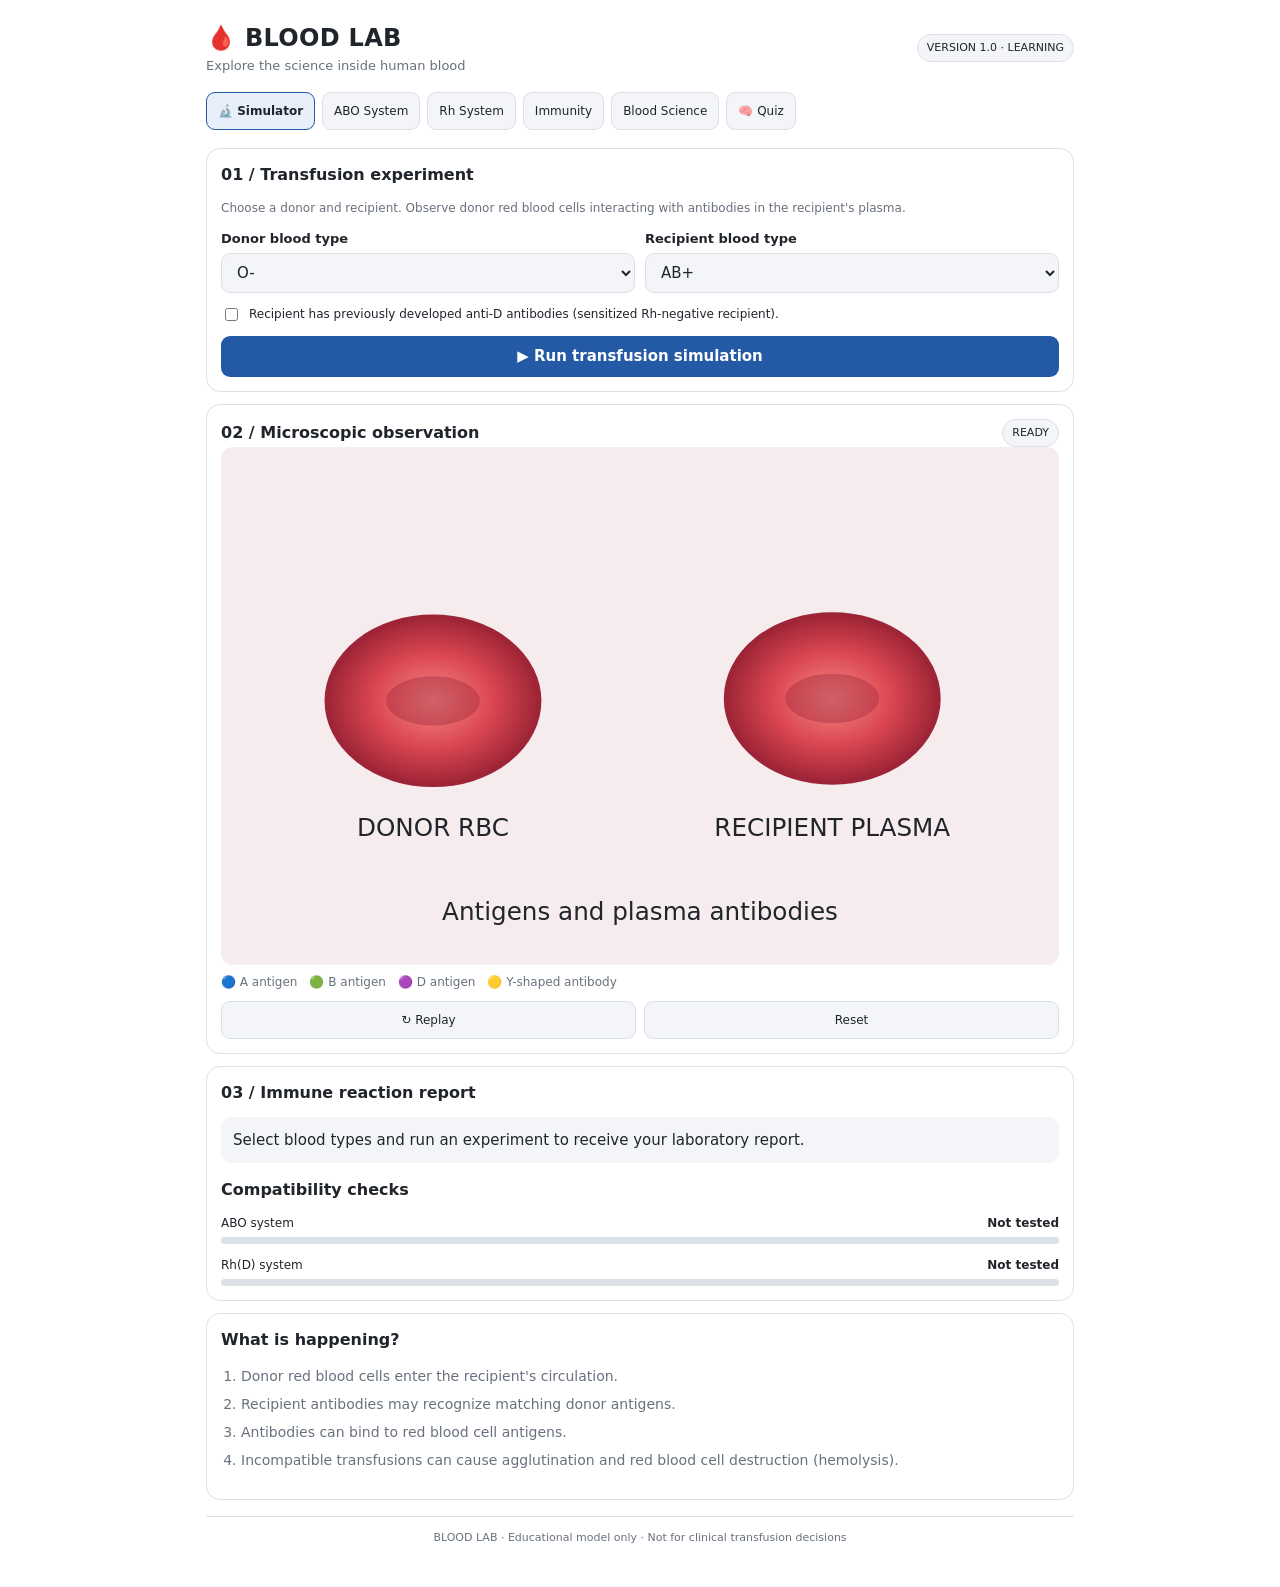
==== index.html @ da8338b4 "Rename blood_lab_interactive.html to index.html" ====
<!doctype html>
<html lang="en">
<head>
<meta charset="utf-8">
<meta name="viewport" content="width=device-width, initial-scale=1">
<title>Blood Lab — Interactive Science Simulator</title>
<style>
:root{color-scheme:light dark;--bg:#fff;--text:#20242b;--muted:#68717d;--card:#fff;--panel:#f3f5f8;--border:#dce1e8;--accent:#2459a6;--accent-bg:#e7effb}
@media(prefers-color-scheme:dark){:root{--bg:#15181d;--text:#edf0f5;--muted:#aab2bf;--card:#20252c;--panel:#292f38;--border:#3b424d;--accent:#8ab4f8;--accent-bg:#26384f}}
*{box-sizing:border-box}body{margin:0;background:var(--bg);color:var(--text);font:15px/1.5 system-ui,-apple-system,Segoe UI,Roboto,Arial,sans-serif}
main{max-width:900px;margin:auto;padding:20px 16px 40px}.header{display:flex;justify-content:space-between;align-items:center;gap:12px;margin-bottom:16px}.brand{font-size:24px;font-weight:800;letter-spacing:.3px}.subtitle,.muted{color:var(--muted)}.subtitle{font-size:13px}.version,.pill{font-size:11px;border:1px solid var(--border);border-radius:30px;padding:5px 9px;white-space:nowrap;background:var(--panel)}
nav{display:flex;gap:7px;overflow-x:auto;padding-bottom:10px;margin-bottom:8px}button,select{font:inherit;color:var(--text);background:var(--panel);border:1px solid var(--border);border-radius:9px;padding:9px 11px;cursor:pointer}button:focus-visible,select:focus-visible{outline:2px solid var(--accent);outline-offset:2px}button.active{background:var(--accent-bg);border-color:var(--accent);font-weight:700}.tab{font-size:12px;white-space:nowrap}.primary{background:var(--accent);color:white;border:0;font-weight:700;width:100%;margin-top:12px}.panel{background:var(--card);border:1px solid var(--border);border-radius:14px;padding:14px;margin:0 0 12px}.panel h2{font-size:19px;margin:0 0 5px}.panel h3{font-size:16px;margin:0}.small{font-size:12px}.grid{display:grid;grid-template-columns:repeat(2,minmax(0,1fr));gap:10px}.types{display:grid;grid-template-columns:repeat(4,minmax(0,1fr));gap:8px}.types button{font-weight:700;padding:10px 4px}.field label{display:block;font-size:13px;font-weight:650}.field select{display:block;width:100%;margin-top:5px}.check{display:flex;gap:8px;align-items:flex-start;font-size:12px;margin-top:12px}.result{background:var(--panel);border-radius:11px;padding:12px;margin-top:12px}.statusrow{display:flex;justify-content:space-between;gap:10px;font-size:12px;margin:12px 0 5px}.meter{height:7px;background:var(--border);border-radius:20px;overflow:hidden}.meter>div{height:100%;width:0;background:var(--accent);transition:width .35s}.actions{display:flex;gap:8px;margin-top:10px}.actions button{flex:1;font-size:12px}.legend{display:flex;flex-wrap:wrap;gap:12px;font-size:12px;color:var(--muted);margin-top:8px}.microscope{width:100%;height:auto;display:block;background:#9e2633; background:color-mix(in srgb,#9e2633 9%,var(--card));border-radius:12px}.hidden{display:none!important}.list{padding-left:20px;color:var(--muted);font-size:14px}.list li{margin:7px 0}.infoitem{display:flex;gap:12px;align-items:flex-start}.emoji{font-size:28px}.footer{border-top:1px solid var(--border);padding-top:13px;text-align:center;color:var(--muted);font-size:11px;margin-top:16px}
@keyframes float{0%,100%{transform:translateY(0)}50%{transform:translateY(-6px)}}@keyframes pulse{0%,100%{opacity:.6}50%{opacity:1}}.particle{animation:float 2.6s ease-in-out infinite}.clump{animation:pulse 1.4s ease-in-out infinite}
@media(max-width:520px){main{padding:14px 11px 30px}.brand{font-size:21px}.version{font-size:9px}.panel{padding:12px}.types{gap:6px}.types button{font-size:13px;padding:9px 2px}}
</style>
</head>
<body>
<main id="bloodlab">
 <header class="header"><div><div class="brand">🩸 BLOOD LAB</div><div class="subtitle">Explore the science inside human blood</div></div><span class="version">VERSION 1.0 · LEARNING</span></header>
 <nav id="nav">
  <button class="tab active" data-page="sim">🔬 Simulator</button><button class="tab" data-page="abo">ABO System</button><button class="tab" data-page="rh">Rh System</button><button class="tab" data-page="immune">Immunity</button><button class="tab" data-page="learn">Blood Science</button><button class="tab" data-page="quiz">🧠 Quiz</button>
 </nav>
 <section id="page-sim">
  <div class="panel"><h3>01 / Transfusion experiment</h3><p class="small muted">Choose a donor and recipient. Observe donor red blood cells interacting with antibodies in the recipient's plasma.</p>
   <div class="grid">
    <div class="field"><label for="donor">Donor blood type</label><select id="donor"><option>O-</option><option>O+</option><option>A-</option><option>A+</option><option>B-</option><option>B+</option><option>AB-</option><option>AB+</option></select></div>
    <div class="field"><label for="recipient">Recipient blood type</label><select id="recipient"><option>AB+</option><option>AB-</option><option>O-</option><option>O+</option><option>A-</option><option>A+</option><option>B-</option><option>B+</option></select></div>
   </div>
   <label class="check"><input id="sensitized" type="checkbox"> Recipient has previously developed anti-D antibodies (sensitized Rh-negative recipient).</label>
   <button id="run" class="primary">▶ Run transfusion simulation</button>
  </div>
  <div class="panel"><div style="display:flex;justify-content:space-between;align-items:center;gap:8px"><h3>02 / Microscopic observation</h3><span class="pill" id="stage">READY</span></div>
   <svg id="microscope" class="microscope" viewBox="0 0 340 210" role="img" aria-label="Illustration of red blood cells, antigens and antibodies">
    <defs><radialGradient id="cellgrad"><stop offset="0" stop-color="#f28b88"/><stop offset=".55" stop-color="#dc4752"/><stop offset="1" stop-color="#9e2537"/></radialGradient></defs>
    <g class="particle"><ellipse cx="86" cy="103" rx="43" ry="34" fill="url(#cellgrad)" stroke="#9e2537" stroke-width="2"/><ellipse cx="86" cy="103" rx="19" ry="10" fill="#9e2537" opacity=".4"/></g>
    <g class="particle" style="animation-delay:-1s"><ellipse cx="248" cy="102" rx="43" ry="34" fill="url(#cellgrad)" stroke="#9e2537" stroke-width="2"/><ellipse cx="248" cy="102" rx="19" ry="10" fill="#9e2537" opacity=".4"/></g>
    <g id="markers"></g><g id="antibodies"></g><g id="clumps"></g>
    <text x="86" y="158" text-anchor="middle" font-size="10" fill="currentColor">DONOR RBC</text><text x="248" y="158" text-anchor="middle" font-size="10" fill="currentColor">RECIPIENT PLASMA</text><text x="170" y="192" text-anchor="middle" font-size="10" fill="currentColor" id="visualLabel">Awaiting experiment...</text>
   </svg>
   <div class="legend"><span>🔵 A antigen</span><span>🟢 B antigen</span><span>🟣 D antigen</span><span>🟡 Y-shaped antibody</span></div>
   <div class="actions"><button id="replay">↻ Replay</button><button id="clear">Reset</button></div>
  </div>
  <div class="panel"><h3>03 / Immune reaction report</h3><div id="report" class="result" aria-live="polite">Select blood types and run an experiment to receive your laboratory report.</div>
   <h3 style="margin-top:15px">Compatibility checks</h3>
   <div class="statusrow"><span>ABO system</span><b id="aboStatus">Not tested</b></div><div class="meter"><div id="aboMeter"></div></div>
   <div class="statusrow"><span>Rh(D) system</span><b id="rhStatus">Not tested</b></div><div class="meter"><div id="rhMeter"></div></div>
  </div>
  <div class="panel"><h3>What is happening?</h3><ol class="list"><li>Donor red blood cells enter the recipient's circulation.</li><li>Recipient antibodies may recognize matching donor antigens.</li><li>Antibodies can bind to red blood cell antigens.</li><li>Incompatible transfusions can cause agglutination and red blood cell destruction (hemolysis).</li></ol></div>
 </section>
 <section id="page-abo" class="hidden">
  <div class="panel"><h2>ABO Blood Group System</h2><p class="small muted">Four groups determined by A and B antigens on red blood cells.</p></div>
  <div class="grid">
   <div class="panel"><h3>Group A</h3><p>🔵 A antigen</p><p class="small muted">Anti-B antibodies</p></div><div class="panel"><h3>Group B</h3><p>🟢 B antigen</p><p class="small muted">Anti-A antibodies</p></div>
   <div class="panel"><h3>Group AB</h3><p>🔵 A + 🟢 B</p><p class="small muted">Neither anti-A nor anti-B</p></div><div class="panel"><h3>Group O</h3><p>No A or B antigens</p><p class="small muted">Anti-A + Anti-B</p></div>
  </div>
  <div class="panel"><h3>Why does a reaction occur?</h3><p class="small muted">For example, an A-group recipient normally has anti-B antibodies. If B-antigen-bearing red blood cells enter their bloodstream, those antibodies can bind to the B antigens, potentially causing a dangerous transfusion reaction.</p></div>
 </section>
 <section id="page-rh" class="hidden">
  <div class="panel"><h2>Rh(D) Blood Group System</h2><p class="small muted">A separate antigen system from ABO.</p></div>
  <div class="grid"><div class="panel"><h3>Rh-positive (+)</h3><div class="emoji">🟣</div><p class="small muted">D antigen present</p></div><div class="panel"><h3>Rh-negative (−)</h3><div class="emoji">⚪</div><p class="small muted">D antigen absent</p></div></div>
  <div class="panel"><h3>Why isn't anti-D naturally present?</h3><p class="small muted">Anti-D usually develops after exposure to D-positive red blood cells, such as through transfusion or pregnancy. An Rh-negative person can become sensitized and develop immune memory.</p></div>
  <div class="panel"><h3>Important: Rh-negative does not mean immune to D</h3><p class="small muted">It means their own red blood cells lack the D antigen. Their immune system can still recognize D as foreign following exposure.</p></div>
 </section>
 <section id="page-immune" class="hidden">
  <div class="panel"><h2>Adaptive Immune Response</h2><p class="small muted">How your body develops a specific antibody response.</p></div>
  <div class="panel">
   <div class="infoitem"><span class="emoji">🔍</span><div><b>1. Recognition</b><p class="small muted">An immune cell recognizes a foreign antigen.</p></div></div><hr><div class="infoitem"><span class="emoji">⚡</span><div><b>2. Activation</b><p class="small muted">Appropriate B cells receive activation signals.</p></div></div><hr><div class="infoitem"><span class="emoji">🧬</span><div><b>3. Clonal expansion</b><p class="small muted">The activated B cells multiply.</p></div></div><hr><div class="infoitem"><span class="emoji">🏭</span><div><b>4. Antibody production</b><p class="small muted">Plasma cells produce antigen-specific antibodies.</p></div></div><hr><div class="infoitem"><span class="emoji">🧠</span><div><b>5. Immune memory</b><p class="small muted">Memory B cells can support a faster response to future exposure.</p></div></div>
  </div>
  <div class="panel"><h3>Cybersecurity analogy</h3><p class="small muted">Foreign antigen = unfamiliar intruder. Immune recognition = threat detection. Antibodies = specialized defensive tools. Memory B cells = retained threat knowledge.</p></div>
 </section>
 <section id="page-learn" class="hidden">
  <div class="panel"><h2>Blood Science Library</h2><p class="small muted">Explore the major components of human blood.</p></div>
  <div class="panel infoitem"><span class="emoji">🔴</span><div><b>Red blood cells</b><p class="small muted">Carry oxygen using hemoglobin. Their membranes carry blood-group antigens.</p></div></div>
  <div class="panel infoitem"><span class="emoji">⚪</span><div><b>White blood cells</b><p class="small muted">Participate in immune defense, including lymphocytes that recognize antigens.</p></div></div>
  <div class="panel infoitem"><span class="emoji">🟡</span><div><b>Plasma</b><p class="small muted">The liquid part of blood, transporting proteins, nutrients, hormones and antibodies.</p></div></div>
  <div class="panel infoitem"><span class="emoji">🟠</span><div><b>Platelets</b><p class="small muted">Help form blood clots to control bleeding.</p></div></div>
  <div class="panel"><h3>Other important concepts</h3><ul class="list"><li>Hemoglobin and oxygen transport</li><li>Blood clotting and coagulation</li><li>Antigens and antibodies</li><li>Blood typing and crossmatching</li><li>Hemolysis and agglutination</li><li>Hemolytic disease of the fetus and newborn</li><li>Plasma and platelet transfusions</li></ul></div>
 </section>
 <section id="page-quiz" class="hidden">
  <div class="panel"><h2>🧠 Knowledge Check</h2><p class="small muted">Test your understanding of ABO and Rh compatibility.</p></div>
  <div class="panel" id="quizContent"></div><div style="display:flex;justify-content:space-between;align-items:center;gap:10px"><span class="small muted" id="qprogress">Question 1 of 5</span><button id="nextQ" class="primary" style="width:auto;margin:0">Next →</button></div><p id="quizFeedback" aria-live="polite"></p>
 </section>
 <footer class="footer">BLOOD LAB · Educational model only · Not for clinical transfusion decisions</footer>
</main>
<script>
(()=>{
const root=document.getElementById('bloodlab');const $=id=>document.getElementById(id);
const abo=g=>g.replace(/[+-]/g,'');const rh=g=>g.endsWith('+');
const antigens=g=>({A:['A','AB'].includes(abo(g)),B:['B','AB'].includes(abo(g)),D:rh(g)});
const antibodies=g=>({A:abo(g)==='B'||abo(g)==='O',B:abo(g)==='A'||abo(g)==='O'});
let last=null,timer=null,quizIndex=0,answered=false,score=0;
function compatible(d,r,sens){let da=antigens(d),ra=antibodies(r);let badA=(da.A&&ra.A)||(da.B&&ra.B),badD=da.D&&r.endsWith('-'),immuneD=badD&&sens;return{abo:!badA,rh:!immuneD,standard:!badA&&!badD,actual:!badA&&!immuneD,badA,badD,immuneD}}
function marker(x,y,type){let colors={A:'#3d9be9',B:'#41b88c',D:'#bb8be8'};return `<g><path d="M ${x} ${y} l 0 -12" stroke="${colors[type]}" stroke-width="4" stroke-linecap="round"/><circle cx="${x}" cy="${y-14}" r="6" fill="${colors[type]}"/><text x="${x}" y="${y-12}" text-anchor="middle" font-size="7" fill="white" font-weight="bold">${type}</text></g>`}
function antibody(x,y,type){return `<g transform="translate(${x} ${y})"><path d="M0 12 L0 0 L-8 -9 M0 0 L8 -9" fill="none" stroke="#e3ad40" stroke-width="4" stroke-linecap="round" stroke-linejoin="round"/><text x="0" y="24" text-anchor="middle" font-size="8" fill="currentColor">${type}</text></g>`}
function draw(reaction,stage){let d=$('donor').value,r=$('recipient').value,da=antigens(d),ra=antibodies(r),mk='',types=Object.keys(da).filter(k=>da[k]),pos=[[65,83],[87,69],[108,88]];types.forEach((t,i)=>mk+=marker(...pos[i],t));$('markers').innerHTML=mk;let ab='',at=Object.keys(ra).filter(k=>ra[k]).map(k=>k==='A'?'anti-A':'anti-B');if($('sensitized').checked&&r.endsWith('-'))at.push('anti-D');if(reaction)at=at.filter(k=>k==='anti-A'?da.A:k==='anti-B'?da.B:da.D);[[226,63],[260,61],[291,82]].slice(0,at.length).forEach((p,i)=>ab+=antibody(...p,at[i]));$('antibodies').innerHTML=ab;$('clumps').innerHTML=reaction?`<g class="clump"><circle cx="145" cy="89" r="12" fill="#e3ad40" opacity=".65"/><circle cx="166" cy="109" r="14" fill="#e3ad40" opacity=".55"/><circle cx="185" cy="81" r="10" fill="#e3ad40" opacity=".7"/><path d="M133 95 Q165 55 195 100" stroke="#e3ad40" stroke-width="3" fill="none" stroke-dasharray="4 4"/></g>`:'';$('stage').textContent=stage;$('visualLabel').textContent=reaction?'Antibody binding illustrated':'Antigens and plasma antibodies'}
function run(){clearTimeout(timer);let d=$('donor').value,r=$('recipient').value,s=$('sensitized').checked,c=compatible(d,r,s);last={d,r,s,c};draw(false,'ANALYZING');$('report').innerHTML='<b>Scanning donor antigens...</b><br><span class="muted">Checking ABO and Rh(D) compatibility.</span>';$('aboStatus').textContent='Analyzing';$('rhStatus').textContent='Analyzing';timer=setTimeout(()=>{let mismatch=c.badA||c.immuneD;draw(mismatch,mismatch?'REACTION':'NO MODELLED BINDING');$('aboStatus').textContent=c.abo?'Compatible':'Incompatible';$('rhStatus').textContent=c.badD?(c.immuneD?'Anti-D detected':'Sensitization risk'):'Compatible';$('aboMeter').style.width=c.abo?'100%':'0%';$('rhMeter').style.width=c.immuneD?'0%':c.badD?'65%':'100%';if(c.badA){$('report').innerHTML='<b style="color:#d45b5b">⚠ ABO antigen–antibody incompatibility</b><p>Recipient plasma contains antibodies that can recognize donor A or B antigens. Antibody binding can cause agglutination and hemolysis.</p>'}else if(c.immuneD){$('report').innerHTML='<b style="color:#d45b5b">⚠ Anti-D recognition</b><p>The recipient has anti-D antibodies, which can bind to the donor D antigen. This can lead to red blood cell destruction.</p>'}else if(c.badD){$('report').innerHTML='<b style="color:#c58a31">⚠ Rh-incompatible under standard transfusion practice</b><p>The donor carries D antigen and the recipient is Rh-negative. No anti-D is selected in this model, so an immediate anti-D reaction is not assumed. Exposure can cause sensitization, which is why this pairing is generally avoided.</p>'}else{$('report').innerHTML='<b style="color:#249b69">✓ No ABO or Rh(D) incompatibility modelled</b><p>The selected recipient antibodies have no corresponding donor antigens to bind in this simplified simulation. Real transfusions still require clinical testing.</p>'}},850)}
$('run').addEventListener('click',run);$('replay').addEventListener('click',()=>{if(last)run()});$('clear').addEventListener('click',()=>{clearTimeout(timer);last=null;$('donor').value='O-';$('recipient').value='AB+';$('sensitized').checked=false;$('stage').textContent='READY';$('report').textContent='Select blood types and run an experiment to receive your laboratory report.';$('aboStatus').textContent='Not tested';$('rhStatus').textContent='Not tested';$('aboMeter').style.width='0';$('rhMeter').style.width='0';draw(false,'READY')});
document.querySelectorAll('#nav [data-page]').forEach(b=>b.addEventListener('click',()=>{document.querySelectorAll('#nav [data-page]').forEach(x=>x.classList.toggle('active',x===b));document.querySelectorAll('main section[id^="page-"]').forEach(p=>p.classList.toggle('hidden',p.id!=='page-'+b.dataset.page))}));
const questions=[['Which antigens are present on O− red blood cells?',['A and B','D only','None of A, B and D','A, B and D'],2,'O− lacks A, B and D antigens.'],['What does the plus sign in O+ mean?',['A antigen','B antigen','D antigen','Anti-D antibody'],2,'The plus indicates the presence of D antigen.'],['Which antibodies are normally present in group O plasma?',['Anti-A only','Anti-B only','Anti-A and anti-B','Neither'],2,'Group O normally has both ABO antibodies.'],['Why does anti-D usually develop after exposure?',['It is an acquired immune response','It is part of hemoglobin','Every person has it at birth','It is an A antigen'],0,'Anti-D is generally an immune response following sensitization.'],['Why is O− the universal red blood cell donor type?',['It has all antigens','It lacks A, B and D antigens','It contains no plasma','It has anti-A antibodies on its cells'],1,'O− red cells lack the three major antigens considered in this model.']];
function showQ(){let q=questions[quizIndex];answered=false;$('qprogress').textContent=`Question ${quizIndex+1} of ${questions.length}`;$('quizContent').innerHTML='<b>'+q[0]+'</b><div class="grid" style="margin-top:12px">'+q[1].map((x,i)=>`<button style="text-align:left" data-answer="${i}">${String.fromCharCode(65+i)}. ${x}</button>`).join('')+'</div>';$('quizFeedback').textContent='';$('quizContent').querySelectorAll('[data-answer]').forEach(b=>b.addEventListener('click',()=>{if(answered)return;answered=true;let ok=Number(b.dataset.answer)===q[2];if(ok)score++;$('quizFeedback').innerHTML=(ok?'✓ Correct! ':'✗ Not quite. ')+q[3]+'<br><b>Score: '+score+'/'+questions.length+'</b>';b.classList.add('active')}));$('nextQ').textContent=quizIndex===questions.length-1?'Restart quiz':'Next →'}
$('nextQ').addEventListener('click',()=>{if(quizIndex===questions.length-1){quizIndex=0;score=0}else quizIndex++;showQ()});showQ();draw(false,'READY');
})();
</script>
</body></html>
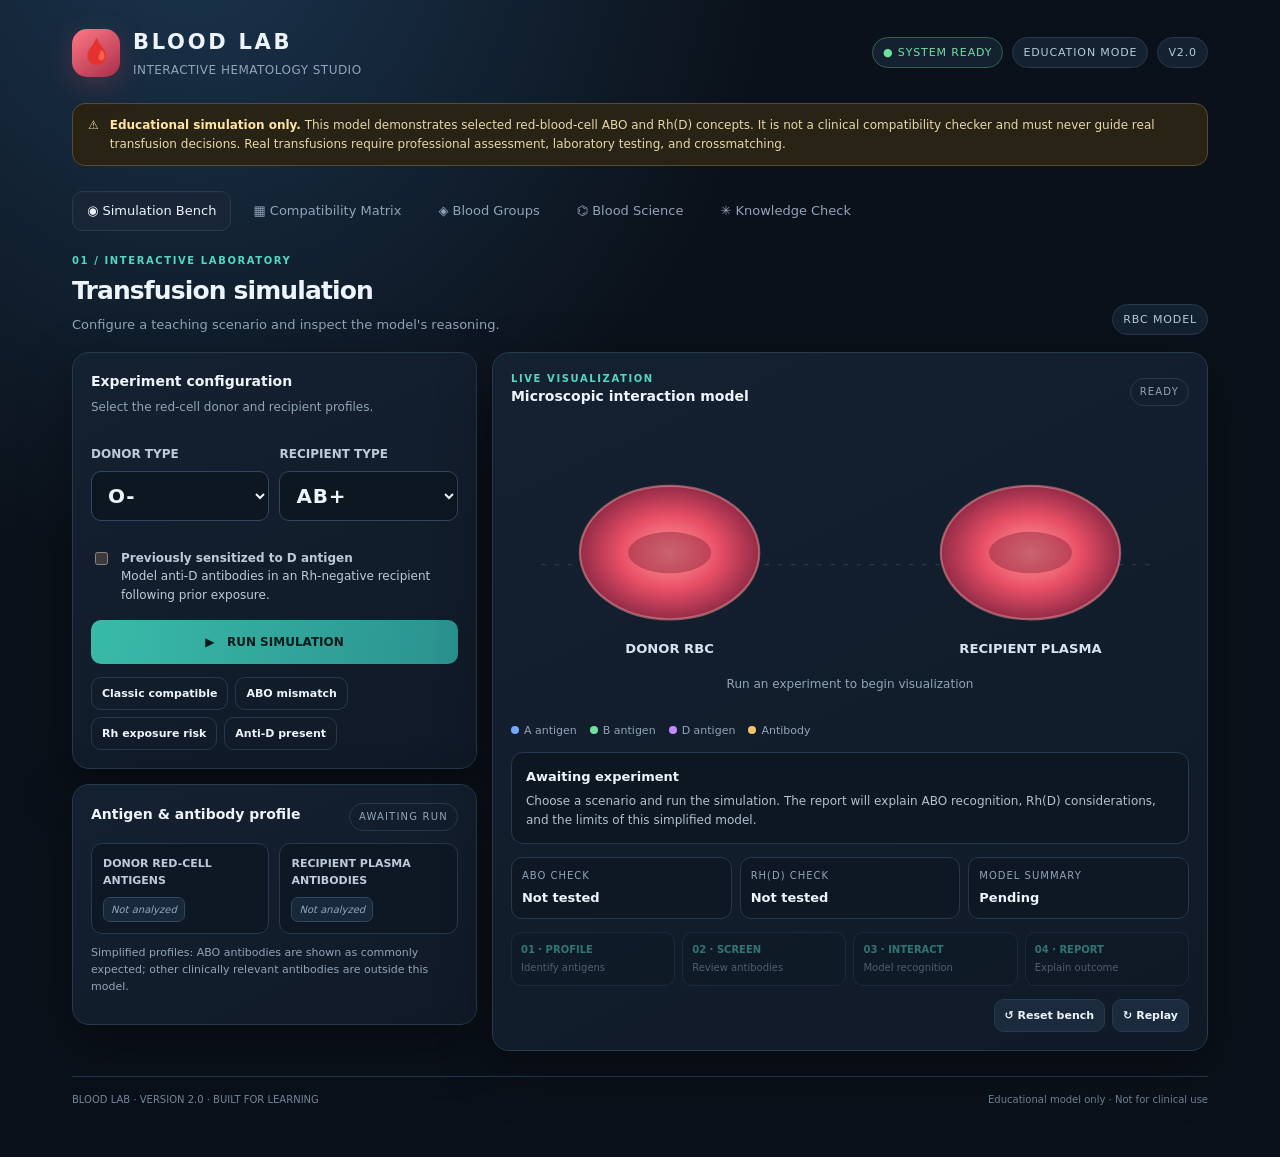
==== commit c1a61353: "feat: upgrade Blood Lab to interactive hematology studio" ====
--- a/index.html
+++ b/index.html
@@ -2,103 +2,108 @@
 <html lang="en">
 <head>
 <meta charset="utf-8">
-<meta name="viewport" content="width=device-width, initial-scale=1">
-<title>Blood Lab — Interactive Science Simulator</title>
+<meta name="viewport" content="width=device-width,initial-scale=1">
+<meta name="theme-color" content="#101722">
+<title>Blood Lab — Interactive Hematology Studio</title>
 <style>
-:root{color-scheme:light dark;--bg:#fff;--text:#20242b;--muted:#68717d;--card:#fff;--panel:#f3f5f8;--border:#dce1e8;--accent:#2459a6;--accent-bg:#e7effb}
-@media(prefers-color-scheme:dark){:root{--bg:#15181d;--text:#edf0f5;--muted:#aab2bf;--card:#20252c;--panel:#292f38;--border:#3b424d;--accent:#8ab4f8;--accent-bg:#26384f}}
-*{box-sizing:border-box}body{margin:0;background:var(--bg);color:var(--text);font:15px/1.5 system-ui,-apple-system,Segoe UI,Roboto,Arial,sans-serif}
-main{max-width:900px;margin:auto;padding:20px 16px 40px}.header{display:flex;justify-content:space-between;align-items:center;gap:12px;margin-bottom:16px}.brand{font-size:24px;font-weight:800;letter-spacing:.3px}.subtitle,.muted{color:var(--muted)}.subtitle{font-size:13px}.version,.pill{font-size:11px;border:1px solid var(--border);border-radius:30px;padding:5px 9px;white-space:nowrap;background:var(--panel)}
-nav{display:flex;gap:7px;overflow-x:auto;padding-bottom:10px;margin-bottom:8px}button,select{font:inherit;color:var(--text);background:var(--panel);border:1px solid var(--border);border-radius:9px;padding:9px 11px;cursor:pointer}button:focus-visible,select:focus-visible{outline:2px solid var(--accent);outline-offset:2px}button.active{background:var(--accent-bg);border-color:var(--accent);font-weight:700}.tab{font-size:12px;white-space:nowrap}.primary{background:var(--accent);color:white;border:0;font-weight:700;width:100%;margin-top:12px}.panel{background:var(--card);border:1px solid var(--border);border-radius:14px;padding:14px;margin:0 0 12px}.panel h2{font-size:19px;margin:0 0 5px}.panel h3{font-size:16px;margin:0}.small{font-size:12px}.grid{display:grid;grid-template-columns:repeat(2,minmax(0,1fr));gap:10px}.types{display:grid;grid-template-columns:repeat(4,minmax(0,1fr));gap:8px}.types button{font-weight:700;padding:10px 4px}.field label{display:block;font-size:13px;font-weight:650}.field select{display:block;width:100%;margin-top:5px}.check{display:flex;gap:8px;align-items:flex-start;font-size:12px;margin-top:12px}.result{background:var(--panel);border-radius:11px;padding:12px;margin-top:12px}.statusrow{display:flex;justify-content:space-between;gap:10px;font-size:12px;margin:12px 0 5px}.meter{height:7px;background:var(--border);border-radius:20px;overflow:hidden}.meter>div{height:100%;width:0;background:var(--accent);transition:width .35s}.actions{display:flex;gap:8px;margin-top:10px}.actions button{flex:1;font-size:12px}.legend{display:flex;flex-wrap:wrap;gap:12px;font-size:12px;color:var(--muted);margin-top:8px}.microscope{width:100%;height:auto;display:block;background:#9e2633; background:color-mix(in srgb,#9e2633 9%,var(--card));border-radius:12px}.hidden{display:none!important}.list{padding-left:20px;color:var(--muted);font-size:14px}.list li{margin:7px 0}.infoitem{display:flex;gap:12px;align-items:flex-start}.emoji{font-size:28px}.footer{border-top:1px solid var(--border);padding-top:13px;text-align:center;color:var(--muted);font-size:11px;margin-top:16px}
-@keyframes float{0%,100%{transform:translateY(0)}50%{transform:translateY(-6px)}}@keyframes pulse{0%,100%{opacity:.6}50%{opacity:1}}.particle{animation:float 2.6s ease-in-out infinite}.clump{animation:pulse 1.4s ease-in-out infinite}
-@media(max-width:520px){main{padding:14px 11px 30px}.brand{font-size:21px}.version{font-size:9px}.panel{padding:12px}.types{gap:6px}.types button{font-size:13px;padding:9px 2px}}
+:root{color-scheme:dark;--bg:#0b111a;--surface:#111c29;--surface2:#172536;--line:#26394d;--text:#edf4fb;--muted:#91a4b8;--accent:#55d6c2;--blue:#72a9ff;--red:#ff6f7d;--amber:#f4c36a;--green:#6fe0a1;--shadow:0 18px 55px #0005}
+*{box-sizing:border-box}body{margin:0;background:radial-gradient(ellipse at 15% -10%,#1b3650 0,transparent 38%),var(--bg);color:var(--text);font:15px/1.55 Inter,ui-sans-serif,system-ui,-apple-system,Segoe UI,Roboto,Arial,sans-serif;min-height:100vh}button,select{font:inherit}button{cursor:pointer}button:focus-visible,select:focus-visible,input:focus-visible{outline:2px solid var(--accent);outline-offset:3px}.shell{max-width:1180px;margin:auto;padding:26px 22px 50px}.topbar{display:flex;justify-content:space-between;align-items:center;gap:18px;margin-bottom:24px}.brand{display:flex;align-items:center;gap:13px}.logo{width:48px;height:48px;border-radius:15px;background:linear-gradient(145deg,#ff7886,#a92e49);display:grid;place-items:center;font-size:25px;box-shadow:0 8px 28px #d7465b44}.brand h1{font-size:21px;letter-spacing:.13em;margin:0;font-weight:850}.brand p{margin:2px 0 0;color:var(--muted);font-size:12px;letter-spacing:.04em}.top-meta{display:flex;align-items:center;gap:9px;flex-wrap:wrap;justify-content:flex-end}.tag{border:1px solid var(--line);background:#132131;color:#b8c9d9;border-radius:999px;padding:6px 10px;font-size:11px;letter-spacing:.08em;text-transform:uppercase}.tag.live{color:var(--green);border-color:#32614d}.notice{display:flex;gap:11px;align-items:flex-start;padding:12px 15px;border:1px solid #594b2e;background:#292315;border-radius:13px;color:#e7d6a9;font-size:12px;margin-bottom:20px}.notice b{color:#ffe5a1}.tabs{display:flex;gap:7px;overflow:auto;padding:5px 0 15px;margin-bottom:7px}.tab{white-space:nowrap;background:transparent;color:var(--muted);border:1px solid transparent;border-radius:10px;padding:9px 14px;font-size:13px}.tab.active{color:var(--text);background:var(--surface2);border-color:var(--line);box-shadow:inset 0 0 0 1px #ffffff05}.page{display:none}.page.active{display:block}.eyebrow{font-size:10px;letter-spacing:.16em;text-transform:uppercase;color:var(--accent);font-weight:800}.page-head{display:flex;align-items:flex-end;justify-content:space-between;gap:15px;margin:6px 0 17px}.page-head h2{margin:3px 0 0;font-size:25px;letter-spacing:-.035em}.page-head p{color:var(--muted);font-size:13px;margin:4px 0 0}.layout{display:grid;grid-template-columns:minmax(280px,.82fr) minmax(0,1.45fr);gap:15px}.stack{display:grid;gap:15px;align-content:start}.card{background:linear-gradient(155deg,#142131,#101a27);border:1px solid var(--line);border-radius:17px;padding:18px;box-shadow:var(--shadow)}.card h3{font-size:14px;margin:0 0 5px}.card-sub{font-size:12px;color:var(--muted);margin:0 0 16px}.field{margin:13px 0}.field label{display:block;color:#bdcbd8;font-size:12px;font-weight:700;margin-bottom:7px}.field select{width:100%;background:#0d1722;border:1px solid #31475d;color:var(--text);border-radius:10px;padding:11px 12px}.select-row{display:grid;grid-template-columns:1fr 1fr;gap:10px}.blood-select{font-size:20px;font-weight:800;letter-spacing:.04em}.checkline{display:flex;gap:10px;align-items:flex-start;color:#bdcbd8;font-size:12px;margin:15px 0}.checkline input{accent-color:var(--accent);margin-top:3px}.btn{border:1px solid var(--line);border-radius:10px;background:#1b2b3d;color:var(--text);padding:10px 13px;font-weight:700;font-size:12px;transition:.18s}.btn:hover{border-color:#56748f;transform:translateY(-1px)}.btn.primary{background:linear-gradient(100deg,#39bba9,#2b928f);color:#071b1b;border:0;width:100%;padding:13px}.btn.ghost{background:transparent}.btn.small{padding:7px 10px}.presets{display:flex;gap:7px;flex-wrap:wrap;margin-top:13px}.presets button{font-size:11px}.visual-card{min-height:330px;overflow:hidden;position:relative}.visual-head{display:flex;justify-content:space-between;align-items:center;gap:10px}.state{font-size:10px;text-transform:uppercase;letter-spacing:.12em;padding:5px 9px;border:1px solid var(--line);border-radius:99px;color:var(--muted)}.state.good{color:var(--green);border-color:#32614d}.state.warn{color:var(--amber);border-color:#66532e}.state.bad{color:var(--red);border-color:#6c3541}.scene{width:100%;height:auto;display:block;margin:16px 0 3px}.cell{transform-origin:center;animation:drift 4s ease-in-out infinite}.cell:nth-of-type(2){animation-delay:-1.6s}.pulse{animation:pulse 1.4s ease-in-out infinite}.antigen{stroke-width:4;stroke-linecap:round}.visual-caption{text-align:center;color:var(--muted);font-size:11px}.legend{display:flex;gap:13px;flex-wrap:wrap;margin-top:14px;color:var(--muted);font-size:11px}.dot{display:inline-block;width:8px;height:8px;border-radius:50%;margin-right:5px}.report{border-radius:12px;padding:14px;background:#0c1722;border:1px solid var(--line);margin-top:13px}.report h4{font-size:13px;margin:0 0 5px}.report p{font-size:12px;color:#b2c1cf;margin:0}.report.good{border-color:#32614d}.report.warn{border-color:#66532e}.report.bad{border-color:#6c3541}.metrics{display:grid;grid-template-columns:repeat(3,1fr);gap:8px;margin-top:13px}.metric{background:#0d1824;border:1px solid var(--line);border-radius:11px;padding:10px}.metric span{display:block;font-size:10px;color:var(--muted);text-transform:uppercase;letter-spacing:.1em}.metric b{display:block;font-size:13px;margin-top:4px}.metric b.good{color:var(--green)}.metric b.warn{color:var(--amber)}.metric b.bad{color:var(--red)}.profile{display:grid;grid-template-columns:1fr 1fr;gap:10px;margin-top:12px}.profile-box{background:#0d1824;border:1px solid var(--line);border-radius:11px;padding:11px}.profile-box h4{font-size:11px;margin:0 0 8px;color:#bdcbd8}.chips{display:flex;flex-wrap:wrap;gap:5px}.chip{border:1px solid #30475d;background:#17283a;border-radius:7px;padding:4px 7px;font-size:10px;color:#d5e4f2}.chip.none{color:var(--muted);font-style:italic}.steps{display:grid;grid-template-columns:repeat(4,1fr);gap:7px;margin-top:13px}.step{border:1px solid var(--line);background:#0e1925;border-radius:10px;padding:9px;opacity:.48}.step.active{opacity:1;border-color:#3a8b82;background:#102b30}.step b{display:block;font-size:10px;color:var(--accent)}.step span{display:block;font-size:10px;color:var(--muted);margin-top:3px}.matrix-wrap{overflow:auto;border:1px solid var(--line);border-radius:13px}.matrix{border-collapse:collapse;width:100%;min-width:660px;text-align:center;font-size:12px}.matrix th,.matrix td{padding:11px 9px;border-bottom:1px solid var(--line);border-right:1px solid var(--line)}.matrix th{background:#192a3b;color:#c4d2df;font-size:11px}.matrix tr:last-child td{border-bottom:0}.matrix td:first-child{font-weight:800;background:#142333}.matrix .yes{color:var(--green);background:#122a25}.matrix .no{color:#ff8994;background:#301b25}.matrix .risk{color:var(--amber);background:#30291a}.matrix .selected{outline:2px solid var(--accent);outline-offset:-3px}.legend-note{font-size:11px;color:var(--muted);margin-top:10px}.group-grid{display:grid;grid-template-columns:repeat(4,1fr);gap:10px}.group-card{border:1px solid var(--line);border-radius:13px;padding:13px;background:#101d2a}.group-card h3{font-size:22px;margin:0}.group-card p{font-size:11px;color:var(--muted);margin:5px 0 0}.group-card .antigen-line{font-size:11px;color:#d3e1ed;margin-top:9px}.learn-grid{display:grid;grid-template-columns:repeat(2,1fr);gap:12px}.learn-item{padding:15px;border:1px solid var(--line);background:#101d2a;border-radius:13px}.learn-item .icon{font-size:22px}.learn-item h3{margin:7px 0 4px}.learn-item p{margin:0;color:var(--muted);font-size:12px}.quiz-box{max-width:720px}.quiz-options{display:grid;gap:8px;margin-top:16px}.quiz-option{text-align:left;background:#101d2a;border:1px solid var(--line);border-radius:10px;padding:12px;color:var(--text);font-size:13px}.quiz-option.correct{border-color:#3b9b70;background:#102a23}.quiz-option.incorrect{border-color:#a94c5a;background:#301b25}.quiz-feedback{font-size:12px;color:var(--muted);margin-top:12px;min-height:20px}.quiz-progress{height:5px;background:#25384b;border-radius:9px;overflow:hidden;margin:12px 0}.quiz-progress div{height:100%;width:0;background:var(--accent);transition:width .2s}.footer{border-top:1px solid var(--line);margin-top:25px;padding-top:15px;display:flex;justify-content:space-between;gap:10px;flex-wrap:wrap;color:#71869a;font-size:10px}.hidden{display:none!important}@keyframes drift{0%,100%{transform:translateY(0)}50%{transform:translateY(-5px)}}@keyframes pulse{0%,100%{opacity:.3}50%{opacity:1}}@media(max-width:820px){.layout{grid-template-columns:1fr}.group-grid{grid-template-columns:repeat(2,1fr)}}@media(max-width:540px){.shell{padding:17px 12px 35px}.topbar{align-items:flex-start}.brand h1{font-size:17px}.logo{width:42px;height:42px}.top-meta .tag:last-child{display:none}.page-head h2{font-size:21px}.select-row{grid-template-columns:1fr 1fr}.card{padding:14px}.steps{grid-template-columns:repeat(2,1fr)}.metrics{grid-template-columns:1fr 1fr}.profile{grid-template-columns:1fr}.learn-grid{grid-template-columns:1fr}.group-grid{gap:7px}.group-card{padding:10px}.notice{font-size:11px}}
 </style>
 </head>
 <body>
-<main id="bloodlab">
- <header class="header"><div><div class="brand">🩸 BLOOD LAB</div><div class="subtitle">Explore the science inside human blood</div></div><span class="version">VERSION 1.0 · LEARNING</span></header>
- <nav id="nav">
-  <button class="tab active" data-page="sim">🔬 Simulator</button><button class="tab" data-page="abo">ABO System</button><button class="tab" data-page="rh">Rh System</button><button class="tab" data-page="immune">Immunity</button><button class="tab" data-page="learn">Blood Science</button><button class="tab" data-page="quiz">🧠 Quiz</button>
- </nav>
- <section id="page-sim">
-  <div class="panel"><h3>01 / Transfusion experiment</h3><p class="small muted">Choose a donor and recipient. Observe donor red blood cells interacting with antibodies in the recipient's plasma.</p>
-   <div class="grid">
-    <div class="field"><label for="donor">Donor blood type</label><select id="donor"><option>O-</option><option>O+</option><option>A-</option><option>A+</option><option>B-</option><option>B+</option><option>AB-</option><option>AB+</option></select></div>
-    <div class="field"><label for="recipient">Recipient blood type</label><select id="recipient"><option>AB+</option><option>AB-</option><option>O-</option><option>O+</option><option>A-</option><option>A+</option><option>B-</option><option>B+</option></select></div>
-   </div>
-   <label class="check"><input id="sensitized" type="checkbox"> Recipient has previously developed anti-D antibodies (sensitized Rh-negative recipient).</label>
-   <button id="run" class="primary">▶ Run transfusion simulation</button>
-  </div>
-  <div class="panel"><div style="display:flex;justify-content:space-between;align-items:center;gap:8px"><h3>02 / Microscopic observation</h3><span class="pill" id="stage">READY</span></div>
-   <svg id="microscope" class="microscope" viewBox="0 0 340 210" role="img" aria-label="Illustration of red blood cells, antigens and antibodies">
-    <defs><radialGradient id="cellgrad"><stop offset="0" stop-color="#f28b88"/><stop offset=".55" stop-color="#dc4752"/><stop offset="1" stop-color="#9e2537"/></radialGradient></defs>
-    <g class="particle"><ellipse cx="86" cy="103" rx="43" ry="34" fill="url(#cellgrad)" stroke="#9e2537" stroke-width="2"/><ellipse cx="86" cy="103" rx="19" ry="10" fill="#9e2537" opacity=".4"/></g>
-    <g class="particle" style="animation-delay:-1s"><ellipse cx="248" cy="102" rx="43" ry="34" fill="url(#cellgrad)" stroke="#9e2537" stroke-width="2"/><ellipse cx="248" cy="102" rx="19" ry="10" fill="#9e2537" opacity=".4"/></g>
-    <g id="markers"></g><g id="antibodies"></g><g id="clumps"></g>
-    <text x="86" y="158" text-anchor="middle" font-size="10" fill="currentColor">DONOR RBC</text><text x="248" y="158" text-anchor="middle" font-size="10" fill="currentColor">RECIPIENT PLASMA</text><text x="170" y="192" text-anchor="middle" font-size="10" fill="currentColor" id="visualLabel">Awaiting experiment...</text>
-   </svg>
-   <div class="legend"><span>🔵 A antigen</span><span>🟢 B antigen</span><span>🟣 D antigen</span><span>🟡 Y-shaped antibody</span></div>
-   <div class="actions"><button id="replay">↻ Replay</button><button id="clear">Reset</button></div>
-  </div>
-  <div class="panel"><h3>03 / Immune reaction report</h3><div id="report" class="result" aria-live="polite">Select blood types and run an experiment to receive your laboratory report.</div>
-   <h3 style="margin-top:15px">Compatibility checks</h3>
-   <div class="statusrow"><span>ABO system</span><b id="aboStatus">Not tested</b></div><div class="meter"><div id="aboMeter"></div></div>
-   <div class="statusrow"><span>Rh(D) system</span><b id="rhStatus">Not tested</b></div><div class="meter"><div id="rhMeter"></div></div>
-  </div>
-  <div class="panel"><h3>What is happening?</h3><ol class="list"><li>Donor red blood cells enter the recipient's circulation.</li><li>Recipient antibodies may recognize matching donor antigens.</li><li>Antibodies can bind to red blood cell antigens.</li><li>Incompatible transfusions can cause agglutination and red blood cell destruction (hemolysis).</li></ol></div>
- </section>
- <section id="page-abo" class="hidden">
-  <div class="panel"><h2>ABO Blood Group System</h2><p class="small muted">Four groups determined by A and B antigens on red blood cells.</p></div>
-  <div class="grid">
-   <div class="panel"><h3>Group A</h3><p>🔵 A antigen</p><p class="small muted">Anti-B antibodies</p></div><div class="panel"><h3>Group B</h3><p>🟢 B antigen</p><p class="small muted">Anti-A antibodies</p></div>
-   <div class="panel"><h3>Group AB</h3><p>🔵 A + 🟢 B</p><p class="small muted">Neither anti-A nor anti-B</p></div><div class="panel"><h3>Group O</h3><p>No A or B antigens</p><p class="small muted">Anti-A + Anti-B</p></div>
-  </div>
-  <div class="panel"><h3>Why does a reaction occur?</h3><p class="small muted">For example, an A-group recipient normally has anti-B antibodies. If B-antigen-bearing red blood cells enter their bloodstream, those antibodies can bind to the B antigens, potentially causing a dangerous transfusion reaction.</p></div>
- </section>
- <section id="page-rh" class="hidden">
-  <div class="panel"><h2>Rh(D) Blood Group System</h2><p class="small muted">A separate antigen system from ABO.</p></div>
-  <div class="grid"><div class="panel"><h3>Rh-positive (+)</h3><div class="emoji">🟣</div><p class="small muted">D antigen present</p></div><div class="panel"><h3>Rh-negative (−)</h3><div class="emoji">⚪</div><p class="small muted">D antigen absent</p></div></div>
-  <div class="panel"><h3>Why isn't anti-D naturally present?</h3><p class="small muted">Anti-D usually develops after exposure to D-positive red blood cells, such as through transfusion or pregnancy. An Rh-negative person can become sensitized and develop immune memory.</p></div>
-  <div class="panel"><h3>Important: Rh-negative does not mean immune to D</h3><p class="small muted">It means their own red blood cells lack the D antigen. Their immune system can still recognize D as foreign following exposure.</p></div>
- </section>
- <section id="page-immune" class="hidden">
-  <div class="panel"><h2>Adaptive Immune Response</h2><p class="small muted">How your body develops a specific antibody response.</p></div>
-  <div class="panel">
-   <div class="infoitem"><span class="emoji">🔍</span><div><b>1. Recognition</b><p class="small muted">An immune cell recognizes a foreign antigen.</p></div></div><hr><div class="infoitem"><span class="emoji">⚡</span><div><b>2. Activation</b><p class="small muted">Appropriate B cells receive activation signals.</p></div></div><hr><div class="infoitem"><span class="emoji">🧬</span><div><b>3. Clonal expansion</b><p class="small muted">The activated B cells multiply.</p></div></div><hr><div class="infoitem"><span class="emoji">🏭</span><div><b>4. Antibody production</b><p class="small muted">Plasma cells produce antigen-specific antibodies.</p></div></div><hr><div class="infoitem"><span class="emoji">🧠</span><div><b>5. Immune memory</b><p class="small muted">Memory B cells can support a faster response to future exposure.</p></div></div>
-  </div>
-  <div class="panel"><h3>Cybersecurity analogy</h3><p class="small muted">Foreign antigen = unfamiliar intruder. Immune recognition = threat detection. Antibodies = specialized defensive tools. Memory B cells = retained threat knowledge.</p></div>
- </section>
- <section id="page-learn" class="hidden">
-  <div class="panel"><h2>Blood Science Library</h2><p class="small muted">Explore the major components of human blood.</p></div>
-  <div class="panel infoitem"><span class="emoji">🔴</span><div><b>Red blood cells</b><p class="small muted">Carry oxygen using hemoglobin. Their membranes carry blood-group antigens.</p></div></div>
-  <div class="panel infoitem"><span class="emoji">⚪</span><div><b>White blood cells</b><p class="small muted">Participate in immune defense, including lymphocytes that recognize antigens.</p></div></div>
-  <div class="panel infoitem"><span class="emoji">🟡</span><div><b>Plasma</b><p class="small muted">The liquid part of blood, transporting proteins, nutrients, hormones and antibodies.</p></div></div>
-  <div class="panel infoitem"><span class="emoji">🟠</span><div><b>Platelets</b><p class="small muted">Help form blood clots to control bleeding.</p></div></div>
-  <div class="panel"><h3>Other important concepts</h3><ul class="list"><li>Hemoglobin and oxygen transport</li><li>Blood clotting and coagulation</li><li>Antigens and antibodies</li><li>Blood typing and crossmatching</li><li>Hemolysis and agglutination</li><li>Hemolytic disease of the fetus and newborn</li><li>Plasma and platelet transfusions</li></ul></div>
- </section>
- <section id="page-quiz" class="hidden">
-  <div class="panel"><h2>🧠 Knowledge Check</h2><p class="small muted">Test your understanding of ABO and Rh compatibility.</p></div>
-  <div class="panel" id="quizContent"></div><div style="display:flex;justify-content:space-between;align-items:center;gap:10px"><span class="small muted" id="qprogress">Question 1 of 5</span><button id="nextQ" class="primary" style="width:auto;margin:0">Next →</button></div><p id="quizFeedback" aria-live="polite"></p>
- </section>
- <footer class="footer">BLOOD LAB · Educational model only · Not for clinical transfusion decisions</footer>
+<main class="shell">
+<header class="topbar"><div class="brand"><div class="logo">🩸</div><div><h1>BLOOD LAB</h1><p>INTERACTIVE HEMATOLOGY STUDIO</p></div></div><div class="top-meta"><span class="tag live">● SYSTEM READY</span><span class="tag">EDUCATION MODE</span><span class="tag">v2.0</span></div></header>
+<div class="notice"><span>⚠</span><div><b>Educational simulation only.</b> This model demonstrates selected red-blood-cell ABO and Rh(D) concepts. It is not a clinical compatibility checker and must never guide real transfusion decisions. Real transfusions require professional assessment, laboratory testing, and crossmatching.</div></div>
+<nav class="tabs" aria-label="Main navigation"><button class="tab active" data-page="bench">◉ Simulation Bench</button><button class="tab" data-page="matrix">▦ Compatibility Matrix</button><button class="tab" data-page="groups">◈ Blood Groups</button><button class="tab" data-page="science">⌬ Blood Science</button><button class="tab" data-page="quiz">✳ Knowledge Check</button></nav>
+
+<section id="bench" class="page active">
+<div class="page-head"><div><div class="eyebrow">01 / Interactive laboratory</div><h2>Transfusion simulation</h2><p>Configure a teaching scenario and inspect the model's reasoning.</p></div><span class="tag">RBC MODEL</span></div>
+<div class="layout">
+<div class="stack">
+<div class="card"><h3>Experiment configuration</h3><p class="card-sub">Select the red-cell donor and recipient profiles.</p>
+<div class="select-row"><div class="field"><label for="donor">DONOR TYPE</label><select id="donor" class="blood-select"><option>O-</option><option>O+</option><option>A-</option><option>A+</option><option>B-</option><option>B+</option><option>AB-</option><option>AB+</option></select></div><div class="field"><label for="recipient">RECIPIENT TYPE</label><select id="recipient" class="blood-select"><option>AB+</option><option>AB-</option><option>O-</option><option>O+</option><option>A-</option><option>A+</option><option>B-</option><option>B+</option></select></div></div>
+<label class="checkline"><input id="sensitized" type="checkbox"><span><b>Previously sensitized to D antigen</b><br>Model anti-D antibodies in an Rh-negative recipient following prior exposure.</span></label>
+<button class="btn primary" id="run">▶ &nbsp; RUN SIMULATION</button>
+<div class="presets"><button class="btn small ghost" data-preset="O-|AB+|0">Classic compatible</button><button class="btn small ghost" data-preset="AB+|O-|0">ABO mismatch</button><button class="btn small ghost" data-preset="A+|A-|0">Rh exposure risk</button><button class="btn small ghost" data-preset="A+|A-|1">Anti-D present</button></div>
+</div>
+<div class="card"><div class="visual-head"><h3>Antigen & antibody profile</h3><span class="state" id="profileState">AWAITING RUN</span></div><div class="profile"><div class="profile-box"><h4>DONOR RED-CELL ANTIGENS</h4><div class="chips" id="donorAntigens"><span class="chip none">Not analyzed</span></div></div><div class="profile-box"><h4>RECIPIENT PLASMA ANTIBODIES</h4><div class="chips" id="recipientAntibodies"><span class="chip none">Not analyzed</span></div></div></div><p class="legend-note">Simplified profiles: ABO antibodies are shown as commonly expected; other clinically relevant antibodies are outside this model.</p></div>
+</div>
+<div class="stack">
+<div class="card visual-card"><div class="visual-head"><div><div class="eyebrow">LIVE VISUALIZATION</div><h3>Microscopic interaction model</h3></div><span class="state" id="stage">READY</span></div>
+<svg class="scene" viewBox="0 0 620 255" role="img" aria-label="Educational illustration of donor red blood cells, recipient antibodies and antigen binding"><defs><radialGradient id="rbc"><stop offset="0" stop-color="#ff9b9d"/><stop offset=".55" stop-color="#e84f66"/><stop offset="1" stop-color="#942b48"/></radialGradient><filter id="glow"><feGaussianBlur stdDeviation="5" result="b"/><feMerge><feMergeNode in="b"/><feMergeNode in="SourceGraphic"/></feMerge></filter></defs>
+<path d="M28 124H592" stroke="#26394d" stroke-width="1" stroke-dasharray="4 8"/><g class="cell"><ellipse cx="145" cy="113" rx="82" ry="61" fill="url(#rbc)" stroke="#ff9b9d" stroke-opacity=".5" stroke-width="2"/><ellipse cx="145" cy="113" rx="38" ry="19" fill="#8f263e" opacity=".48"/></g><g class="cell"><ellipse cx="475" cy="113" rx="82" ry="61" fill="url(#rbc)" stroke="#ff9b9d" stroke-opacity=".5" stroke-width="2"/><ellipse cx="475" cy="113" rx="38" ry="19" fill="#8f263e" opacity=".48"/></g>
+<g id="donorMarkers"></g><g id="antibodyShapes"></g><g id="bindingMarks"></g><text x="145" y="205" text-anchor="middle" fill="#d7e4ef" font-size="12" font-weight="700">DONOR RBC</text><text x="475" y="205" text-anchor="middle" fill="#d7e4ef" font-size="12" font-weight="700">RECIPIENT PLASMA</text><text x="310" y="237" text-anchor="middle" fill="#91a4b8" font-size="11" id="visualText">Run an experiment to begin visualization</text></svg>
+<div class="legend"><span><i class="dot" style="background:#72a9ff"></i>A antigen</span><span><i class="dot" style="background:#6fe0a1"></i>B antigen</span><span><i class="dot" style="background:#c18bff"></i>D antigen</span><span><i class="dot" style="background:#f4c36a"></i>Antibody</span></div>
+<div class="report" id="report" aria-live="polite"><h4>Awaiting experiment</h4><p>Choose a scenario and run the simulation. The report will explain ABO recognition, Rh(D) considerations, and the limits of this simplified model.</p></div>
+<div class="metrics"><div class="metric"><span>ABO check</span><b id="aboResult">Not tested</b></div><div class="metric"><span>Rh(D) check</span><b id="rhResult">Not tested</b></div><div class="metric"><span>Model summary</span><b id="overallResult">Pending</b></div></div>
+<div class="steps" id="steps"><div class="step"><b>01 · PROFILE</b><span>Identify antigens</span></div><div class="step"><b>02 · SCREEN</b><span>Review antibodies</span></div><div class="step"><b>03 · INTERACT</b><span>Model recognition</span></div><div class="step"><b>04 · REPORT</b><span>Explain outcome</span></div></div>
+<div class="presets" style="justify-content:flex-end"><button class="btn small" id="reset">↺ Reset bench</button><button class="btn small" id="replay">↻ Replay</button></div>
+</div>
+</div>
+</section>
+
+<section id="matrix" class="page">
+<div class="page-head"><div><div class="eyebrow">02 / Reference grid</div><h2>Red-cell compatibility matrix</h2><p>Educational overview of standard ABO/Rh(D) red-cell selection patterns.</p></div><span class="tag">8 × 8 MATRIX</span></div>
+<div class="card"><h3>Donor → recipient</h3><p class="card-sub">Rows are donor types; columns are recipient types. Select a cell to load that scenario into the simulation bench.</p><div class="matrix-wrap"><table class="matrix" id="matrixTable"></table></div><p class="legend-note">✓ Generally compatible in standard red-cell selection &nbsp; · &nbsp; ! Rh(D) exposure risk (not preferred) &nbsp; · &nbsp; ✕ ABO-incompatible. This teaching grid does not replace antibody screening or crossmatching.</p></div>
+</section>
+
+<section id="groups" class="page">
+<div class="page-head"><div><div class="eyebrow">03 / Reference library</div><h2>Eight common blood groups</h2><p>Explore the simplified antigen patterns used in this simulation.</p></div></div>
+<div class="group-grid" id="groupGrid"></div>
+<div class="card" style="margin-top:15px"><h3>Understanding the labels</h3><p class="card-sub" style="margin-bottom:0">The ABO letter describes A and/or B antigens on red blood cells. The plus or minus sign indicates whether the Rh(D) antigen is present in this simplified model. Blood group systems are more extensive than ABO and Rh(D).</p></div>
+</section>
+
+<section id="science" class="page">
+<div class="page-head"><div><div class="eyebrow">04 / Learning modules</div><h2>Blood science essentials</h2><p>Core concepts behind the visual model.</p></div></div>
+<div class="learn-grid">
+<div class="learn-item"><div class="icon">🔴</div><h3>Red blood cells</h3><p>Red blood cells carry oxygen using hemoglobin. Their membranes display blood-group antigens, which can be recognized by antibodies.</p></div>
+<div class="learn-item"><div class="icon">🧬</div><h3>Antigens</h3><p>Antigens are molecular structures that can be recognized by the immune system. A, B, and D are examples used in this teaching model.</p></div>
+<div class="learn-item"><div class="icon">Y</div><h3>Antibodies</h3><p>Antibodies are proteins that bind specific targets. ABO antibodies are commonly present according to ABO group; anti-D can develop after exposure.</p></div>
+<div class="learn-item"><div class="icon">🩸</div><h3>Plasma</h3><p>Plasma is the liquid component of blood. It transports proteins, nutrients, hormones, and antibodies throughout the body.</p></div>
+<div class="learn-item"><div class="icon">🛡️</div><h3>Immune recognition</h3><p>When an antibody recognizes its matching antigen, binding may occur. In transfusion medicine, clinically significant reactions must be assessed by laboratory professionals.</p></div>
+<div class="learn-item"><div class="icon">🔬</div><h3>Crossmatching</h3><p>Clinical compatibility assessment includes more than the ABO/Rh(D) patterns shown here. Antibody screening and crossmatching help detect additional incompatibilities.</p></div>
+</div>
+<div class="card" style="margin-top:15px"><h3>What this simulation does not model</h3><p class="card-sub" style="margin-bottom:0">Other blood-group antigens (such as Kell, Kidd, and Duffy), antibody strength, dosage effects, laboratory test results, patient history beyond the optional anti-D setting, component-specific rules, and clinical decision-making are not represented.</p></div>
+</section>
+
+<section id="quiz" class="page">
+<div class="page-head"><div><div class="eyebrow">05 / Knowledge assessment</div><h2>Laboratory knowledge check</h2><p>Five questions to review the concepts covered in Blood Lab.</p></div><span class="tag">5 QUESTIONS</span></div>
+<div class="card quiz-box"><div class="visual-head"><h3 id="quizTitle">Question 1</h3><span class="state" id="quizScore">SCORE 0 / 5</span></div><div class="quiz-progress"><div id="quizBar"></div></div><h3 id="question" style="font-size:17px;margin-top:18px"></h3><div class="quiz-options" id="options"></div><div class="quiz-feedback" id="feedback" aria-live="polite"></div><div class="presets" style="justify-content:space-between"><span class="legend-note" id="quizCount">1 of 5</span><button class="btn" id="nextQuestion" disabled>Next question →</button></div></div>
+</section>
+
+<footer class="footer"><span>BLOOD LAB · VERSION 2.0 · BUILT FOR LEARNING</span><span>Educational model only · Not for clinical use</span></footer>
 </main>
 <script>
 (()=>{
-const root=document.getElementById('bloodlab');const $=id=>document.getElementById(id);
-const abo=g=>g.replace(/[+-]/g,'');const rh=g=>g.endsWith('+');
-const antigens=g=>({A:['A','AB'].includes(abo(g)),B:['B','AB'].includes(abo(g)),D:rh(g)});
-const antibodies=g=>({A:abo(g)==='B'||abo(g)==='O',B:abo(g)==='A'||abo(g)==='O'});
-let last=null,timer=null,quizIndex=0,answered=false,score=0;
-function compatible(d,r,sens){let da=antigens(d),ra=antibodies(r);let badA=(da.A&&ra.A)||(da.B&&ra.B),badD=da.D&&r.endsWith('-'),immuneD=badD&&sens;return{abo:!badA,rh:!immuneD,standard:!badA&&!badD,actual:!badA&&!immuneD,badA,badD,immuneD}}
-function marker(x,y,type){let colors={A:'#3d9be9',B:'#41b88c',D:'#bb8be8'};return `<g><path d="M ${x} ${y} l 0 -12" stroke="${colors[type]}" stroke-width="4" stroke-linecap="round"/><circle cx="${x}" cy="${y-14}" r="6" fill="${colors[type]}"/><text x="${x}" y="${y-12}" text-anchor="middle" font-size="7" fill="white" font-weight="bold">${type}</text></g>`}
-function antibody(x,y,type){return `<g transform="translate(${x} ${y})"><path d="M0 12 L0 0 L-8 -9 M0 0 L8 -9" fill="none" stroke="#e3ad40" stroke-width="4" stroke-linecap="round" stroke-linejoin="round"/><text x="0" y="24" text-anchor="middle" font-size="8" fill="currentColor">${type}</text></g>`}
-function draw(reaction,stage){let d=$('donor').value,r=$('recipient').value,da=antigens(d),ra=antibodies(r),mk='',types=Object.keys(da).filter(k=>da[k]),pos=[[65,83],[87,69],[108,88]];types.forEach((t,i)=>mk+=marker(...pos[i],t));$('markers').innerHTML=mk;let ab='',at=Object.keys(ra).filter(k=>ra[k]).map(k=>k==='A'?'anti-A':'anti-B');if($('sensitized').checked&&r.endsWith('-'))at.push('anti-D');if(reaction)at=at.filter(k=>k==='anti-A'?da.A:k==='anti-B'?da.B:da.D);[[226,63],[260,61],[291,82]].slice(0,at.length).forEach((p,i)=>ab+=antibody(...p,at[i]));$('antibodies').innerHTML=ab;$('clumps').innerHTML=reaction?`<g class="clump"><circle cx="145" cy="89" r="12" fill="#e3ad40" opacity=".65"/><circle cx="166" cy="109" r="14" fill="#e3ad40" opacity=".55"/><circle cx="185" cy="81" r="10" fill="#e3ad40" opacity=".7"/><path d="M133 95 Q165 55 195 100" stroke="#e3ad40" stroke-width="3" fill="none" stroke-dasharray="4 4"/></g>`:'';$('stage').textContent=stage;$('visualLabel').textContent=reaction?'Antibody binding illustrated':'Antigens and plasma antibodies'}
-function run(){clearTimeout(timer);let d=$('donor').value,r=$('recipient').value,s=$('sensitized').checked,c=compatible(d,r,s);last={d,r,s,c};draw(false,'ANALYZING');$('report').innerHTML='<b>Scanning donor antigens...</b><br><span class="muted">Checking ABO and Rh(D) compatibility.</span>';$('aboStatus').textContent='Analyzing';$('rhStatus').textContent='Analyzing';timer=setTimeout(()=>{let mismatch=c.badA||c.immuneD;draw(mismatch,mismatch?'REACTION':'NO MODELLED BINDING');$('aboStatus').textContent=c.abo?'Compatible':'Incompatible';$('rhStatus').textContent=c.badD?(c.immuneD?'Anti-D detected':'Sensitization risk'):'Compatible';$('aboMeter').style.width=c.abo?'100%':'0%';$('rhMeter').style.width=c.immuneD?'0%':c.badD?'65%':'100%';if(c.badA){$('report').innerHTML='<b style="color:#d45b5b">⚠ ABO antigen–antibody incompatibility</b><p>Recipient plasma contains antibodies that can recognize donor A or B antigens. Antibody binding can cause agglutination and hemolysis.</p>'}else if(c.immuneD){$('report').innerHTML='<b style="color:#d45b5b">⚠ Anti-D recognition</b><p>The recipient has anti-D antibodies, which can bind to the donor D antigen. This can lead to red blood cell destruction.</p>'}else if(c.badD){$('report').innerHTML='<b style="color:#c58a31">⚠ Rh-incompatible under standard transfusion practice</b><p>The donor carries D antigen and the recipient is Rh-negative. No anti-D is selected in this model, so an immediate anti-D reaction is not assumed. Exposure can cause sensitization, which is why this pairing is generally avoided.</p>'}else{$('report').innerHTML='<b style="color:#249b69">✓ No ABO or Rh(D) incompatibility modelled</b><p>The selected recipient antibodies have no corresponding donor antigens to bind in this simplified simulation. Real transfusions still require clinical testing.</p>'}},850)}
-$('run').addEventListener('click',run);$('replay').addEventListener('click',()=>{if(last)run()});$('clear').addEventListener('click',()=>{clearTimeout(timer);last=null;$('donor').value='O-';$('recipient').value='AB+';$('sensitized').checked=false;$('stage').textContent='READY';$('report').textContent='Select blood types and run an experiment to receive your laboratory report.';$('aboStatus').textContent='Not tested';$('rhStatus').textContent='Not tested';$('aboMeter').style.width='0';$('rhMeter').style.width='0';draw(false,'READY')});
-document.querySelectorAll('#nav [data-page]').forEach(b=>b.addEventListener('click',()=>{document.querySelectorAll('#nav [data-page]').forEach(x=>x.classList.toggle('active',x===b));document.querySelectorAll('main section[id^="page-"]').forEach(p=>p.classList.toggle('hidden',p.id!=='page-'+b.dataset.page))}));
-const questions=[['Which antigens are present on O− red blood cells?',['A and B','D only','None of A, B and D','A, B and D'],2,'O− lacks A, B and D antigens.'],['What does the plus sign in O+ mean?',['A antigen','B antigen','D antigen','Anti-D antibody'],2,'The plus indicates the presence of D antigen.'],['Which antibodies are normally present in group O plasma?',['Anti-A only','Anti-B only','Anti-A and anti-B','Neither'],2,'Group O normally has both ABO antibodies.'],['Why does anti-D usually develop after exposure?',['It is an acquired immune response','It is part of hemoglobin','Every person has it at birth','It is an A antigen'],0,'Anti-D is generally an immune response following sensitization.'],['Why is O− the universal red blood cell donor type?',['It has all antigens','It lacks A, B and D antigens','It contains no plasma','It has anti-A antibodies on its cells'],1,'O− red cells lack the three major antigens considered in this model.']];
-function showQ(){let q=questions[quizIndex];answered=false;$('qprogress').textContent=`Question ${quizIndex+1} of ${questions.length}`;$('quizContent').innerHTML='<b>'+q[0]+'</b><div class="grid" style="margin-top:12px">'+q[1].map((x,i)=>`<button style="text-align:left" data-answer="${i}">${String.fromCharCode(65+i)}. ${x}</button>`).join('')+'</div>';$('quizFeedback').textContent='';$('quizContent').querySelectorAll('[data-answer]').forEach(b=>b.addEventListener('click',()=>{if(answered)return;answered=true;let ok=Number(b.dataset.answer)===q[2];if(ok)score++;$('quizFeedback').innerHTML=(ok?'✓ Correct! ':'✗ Not quite. ')+q[3]+'<br><b>Score: '+score+'/'+questions.length+'</b>';b.classList.add('active')}));$('nextQ').textContent=quizIndex===questions.length-1?'Restart quiz':'Next →'}
-$('nextQ').addEventListener('click',()=>{if(quizIndex===questions.length-1){quizIndex=0;score=0}else quizIndex++;showQ()});showQ();draw(false,'READY');
+const $=id=>document.getElementById(id),types=['O-','O+','A-','A+','B-','B+','AB-','AB+'];
+const abo=t=>t.replace(/[+-]/g,''),positive=t=>t.endsWith('+');
+const profile=t=>({A:['A','AB'].includes(abo(t)),B:['B','AB'].includes(abo(t)),D:positive(t)});
+const plasma=t=>({A:['B','O'].includes(abo(t)),B:['A','O'].includes(abo(t))});
+const compatible=(d,r,sens)=>{const a=profile(d),ab=plasma(r),aboBad=(a.A&&ab.A)||(a.B&&ab.B),rhRisk=a.D&&!positive(r),antiD=rhRisk&&sens;return{a,ab,aboBad,rhRisk,antiD,standard:!aboBad&&!rhRisk,immune:!aboBad&&!antiD}};
+let last=null,quizIndex=0,score=0,answered=false;
+function setPage(name){document.querySelectorAll('.page').forEach(p=>p.classList.toggle('active',p.id===name));document.querySelectorAll('.tab').forEach(b=>b.classList.toggle('active',b.dataset.page===name));}
+document.querySelectorAll('.tab').forEach(b=>b.addEventListener('click',()=>setPage(b.dataset.page)));
+function chip(text){return '<span class="chip">'+text+'</span>'}
+function makeMarker(x,y,color,label){return '<g><path d="M'+x+' '+y+'v-19" stroke="'+color+'" stroke-width="4" stroke-linecap="round"/><circle cx="'+x+'" cy="'+(y-21)+'" r="7" fill="'+color+'"/><text x="'+x+'" y="'+(y-18)+'" fill="#101722" text-anchor="middle" font-size="8" font-weight="900">'+label+'</text></g>'}
+function makeY(x,y,label){return '<g transform="translate('+x+' '+y+')"><path d="M0 13V0L-10 -12M0 0L10 -12" fill="none" stroke="#f4c36a" stroke-width="5" stroke-linecap="round"/><text x="0" y="28" fill="#f4c36a" text-anchor="middle" font-size="10">'+label+'</text></g>'}
+function renderScene(d,r,c,active){const ant=profile(d),positions=[[111,103,'#72a9ff','A'],[145,72,'#6fe0a1','B'],[180,105,'#c18bff','D']];$('donorMarkers').innerHTML=positions.filter(p=>ant[p[3]]).map(p=>makeMarker(...p)).join('');let abs=[];if(plasma(r).A)abs.push('anti-A');if(plasma(r).B)abs.push('anti-B');if(r.endsWith('-')&&$('sensitized').checked)abs.push('anti-D');$('antibodyShapes').innerHTML=abs.map((a,i)=>makeY(410+i*55,75+(i%2)*62,a)).join('');let binding=[];if(active){if(c.aboBad)binding.push('<circle class="pulse" cx="310" cy="105" r="27" fill="none" stroke="#ff6f7d" stroke-width="3" stroke-dasharray="5 4" filter="url(#glow)"/>');if(c.antiD)binding.push('<circle class="pulse" cx="310" cy="105" r="20" fill="none" stroke="#ff6f7d" stroke-width="3" stroke-dasharray="4 4"/>');} $('bindingMarks').innerHTML=binding.join('');$('visualText').textContent=active?(c.aboBad?'ABO antibody recognition illustrated':c.antiD?'Anti-D recognition illustrated':c.rhRisk?'No anti-D selected; sensitization risk illustrated':'No ABO/Rh(D) recognition modelled'):'Run an experiment to begin visualization';}
+function report(title,body,kind){$('report').className='report '+kind;$('report').innerHTML='<h4>'+title+'</h4><p>'+body+'</p>'}
+function run(){const d=$('donor').value,r=$('recipient').value,s=$('sensitized').checked,c=compatible(d,r,s);last={d,r,s,c};$('stage').textContent='ANALYZED';$('stage').className='state '+(c.aboBad||c.antiD?'bad':c.rhRisk?'warn':'good');$('profileState').textContent='PROFILE LOADED';$('donorAntigens').innerHTML=['A','B','D'].filter(k=>c.a[k]).map(k=>chip(k+' antigen')).join('')||'<span class="chip none">No A, B, or D</span>';$('recipientAntibodies').innerHTML=[c.ab.A?'Anti-A':null,c.ab.B?'Anti-B':null,s&&r.endsWith('-')?'Anti-D':null].filter(Boolean).map(chip).join('')||'<span class="chip none">No modelled antibodies</span>';
+renderScene(d,r,c,true);
+$('aboResult').textContent=c.aboBad?'Incompatible':'No ABO conflict';$('aboResult').className=c.aboBad?'bad':'good';$('rhResult').textContent=c.antiD?'Anti-D recognition':c.rhRisk?'Exposure risk':'No D concern';$('rhResult').className=c.antiD?'bad':c.rhRisk?'warn':'good';$('overallResult').textContent=c.aboBad||c.antiD?'Reaction modelled':c.rhRisk?'Not preferred':'No conflict modelled';$('overallResult').className=c.aboBad||c.antiD?'bad':c.rhRisk?'warn':'good';
+if(c.aboBad)report('⚠ ABO incompatibility detected','The donor red cells carry A and/or B antigens that correspond to antibodies expected in the recipient plasma. This simplified model flags antigen–antibody recognition.','bad');
+else if(c.antiD)report('⚠ Anti-D recognition detected','The recipient is modelled as Rh-negative with anti-D antibodies, while the donor red cells carry D antigen. The model illustrates a possible immune recognition event.','bad');
+else if(c.rhRisk)report('! Rh(D) exposure risk','The donor red cells carry D antigen and the recipient is Rh-negative. Anti-D is not selected in this scenario, so this model does not show immediate anti-D binding; exposure can nevertheless lead to sensitization. This pairing is generally not preferred in standard red-cell selection.','warn');
+else report('✓ No ABO/Rh(D) conflict modelled','The selected donor and recipient show no incompatibility in the limited ABO/Rh(D) red-cell model. This is not a declaration of clinical compatibility: additional antibodies and laboratory crossmatching are not assessed.','good');
+document.querySelectorAll('#steps .step').forEach((el,i)=>el.classList.toggle('active',true));}
+$('run').addEventListener('click',run);$('replay').addEventListener('click',()=>{if(last)run()});$('reset').addEventListener('click',()=>{$('donor').value='O-';$('recipient').value='AB+';$('sensitized').checked=false;last=null;$('stage').textContent='READY';$('stage').className='state';$('profileState').textContent='AWAITING RUN';$('donorAntigens').innerHTML='<span class="chip none">Not analyzed</span>';$('recipientAntibodies').innerHTML='<span class="chip none">Not analyzed</span>';['aboResult','rhResult','overallResult'].forEach((id,i)=>{$(id).textContent=['Not tested','Not tested','Pending'][i];$(id).className=''});report('Awaiting experiment','Choose a scenario and run the simulation.','');renderScene('O-','AB+',compatible('O-','AB+',false),false);document.querySelectorAll('#steps .step').forEach(el=>el.classList.remove('active'))});
+document.querySelectorAll('[data-preset]').forEach(b=>b.addEventListener('click',()=>{const [d,r,s]=b.dataset.preset.split('|');$('donor').value=d;$('recipient').value=r;$('sensitized').checked=s==='1';run()}));
+function buildMatrix(){let html='<thead><tr><th>DONOR ↓ / RECIPIENT →</th>'+types.map(t=>'<th>'+t+'</th>').join('')+'</tr></thead><tbody>';types.forEach(d=>{html+='<tr><td>'+d+'</td>'+types.map(r=>{const c=compatible(d,r,false);let cls=c.aboBad?'no':c.rhRisk?'risk':'yes',mark=c.aboBad?'✕':c.rhRisk?'!':'✓';return '<td class="'+cls+'" data-d="'+d+'" data-r="'+r+'" tabindex="0" role="button" aria-label="Donor '+d+' to recipient '+r+': '+(c.aboBad?'ABO mismatch':c.rhRisk?'Rh exposure risk':'no modeled conflict')+'">'+mark+'</td>'}).join('')+'</tr>'});$('matrixTable').innerHTML=html+'</tbody>';document.querySelectorAll('#matrixTable td[data-d]').forEach(td=>{const go=()=>{$('donor').value=td.dataset.d;$('recipient').value=td.dataset.r;$('sensitized').checked=false;setPage('bench');run()};td.addEventListener('click',go);td.addEventListener('keydown',e=>{if(e.key==='Enter'||e.key===' '){e.preventDefault();go()}})})}
+function buildGroups(){$('groupGrid').innerHTML=types.map(t=>{const a=profile(t),ant=['A','B','D'].filter(k=>a[k]).join(' · ')||'None';return '<article class="group-card"><h3>'+t+'</h3><p>'+ (positive(t)?'Rh-positive · D present':'Rh-negative · D absent')+'</p><div class="antigen-line">Antigens: '+ant+'</div></article>'}).join('')}
+buildMatrix();buildGroups();renderScene('O-','AB+',compatible('O-','AB+',false),false);
+const questions=[['Which antigens are represented as present on O− red blood cells?',['A and B','D only','None of A, B, and D','A, B, and D'],2,'O− red cells lack A, B, and D antigens in this model.'],['What does the “+” in A+ represent?',['A antigen','B antigen','D antigen','Anti-D antibody'],2,'The plus sign indicates that the D antigen is present.'],['Which ABO antibodies are commonly expected in group B plasma?',['Anti-A','Anti-B','Both anti-A and anti-B','Neither'],0,'Group B red cells carry B antigen; anti-A is commonly present in plasma.'],['How can an Rh-negative person develop anti-D?',['By making hemoglobin','After exposure to D-positive red cells','Because D is always present','By losing A antigen'],1,'Anti-D can develop following exposure to D-positive red blood cells.'],['Why is this simulator not a clinical compatibility checker?',['It only models selected antigens','It replaces crossmatching','It includes every blood group','It tests a real blood sample'],0,'Many other antigens, antibodies, patient factors, and laboratory tests are not represented.']];
+function showQuestion(){const q=questions[quizIndex];answered=false;$('quizTitle').textContent='Question '+(quizIndex+1);$('quizCount').textContent=(quizIndex+1)+' of '+questions.length;$('quizScore').textContent='SCORE '+score+' / '+questions.length;$('quizBar').style.width=(quizIndex/questions.length*100)+'%';$('question').textContent=q[0];$('feedback').textContent='';$('nextQuestion').disabled=true;$('nextQuestion').textContent=quizIndex===questions.length-1?'Finish quiz':'Next question →';$('options').innerHTML=q[1].map((v,i)=>'<button class="quiz-option" data-answer="'+i+'">'+String.fromCharCode(65+i)+'. '+v+'</button>').join('');document.querySelectorAll('[data-answer]').forEach(b=>b.addEventListener('click',()=>{if(answered)return;answered=true;const ok=Number(b.dataset.answer)===q[2];if(ok)score++;document.querySelectorAll('[data-answer]').forEach((el,i)=>{el.disabled=true;if(i===q[2])el.classList.add('correct');else if(el===b)el.classList.add('incorrect')});$('quizScore').textContent='SCORE '+score+' / '+questions.length;$('feedback').textContent=(ok?'Correct. ':'Not quite. ')+q[3];$('nextQuestion').disabled=false}))}
+$('nextQuestion').addEventListener('click',()=>{if(quizIndex===questions.length-1){$('question').textContent='Quiz complete — '+score+' / '+questions.length+' correct';$('options').innerHTML='<button class="btn primary" id="restartQuiz">↻ Retake quiz</button>';$('feedback').textContent='Keep exploring the reference tabs to reinforce the concepts.';$('nextQuestion').disabled=true;$('quizBar').style.width='100%';$('quizTitle').textContent='COMPLETE';$('quizCount').textContent='Finished';$('restartQuiz').addEventListener('click',()=>{quizIndex=0;score=0;showQuestion()})}else{quizIndex++;showQuestion()}});showQuestion();
 })();
 </script>
-</body></html>
+</body></html>
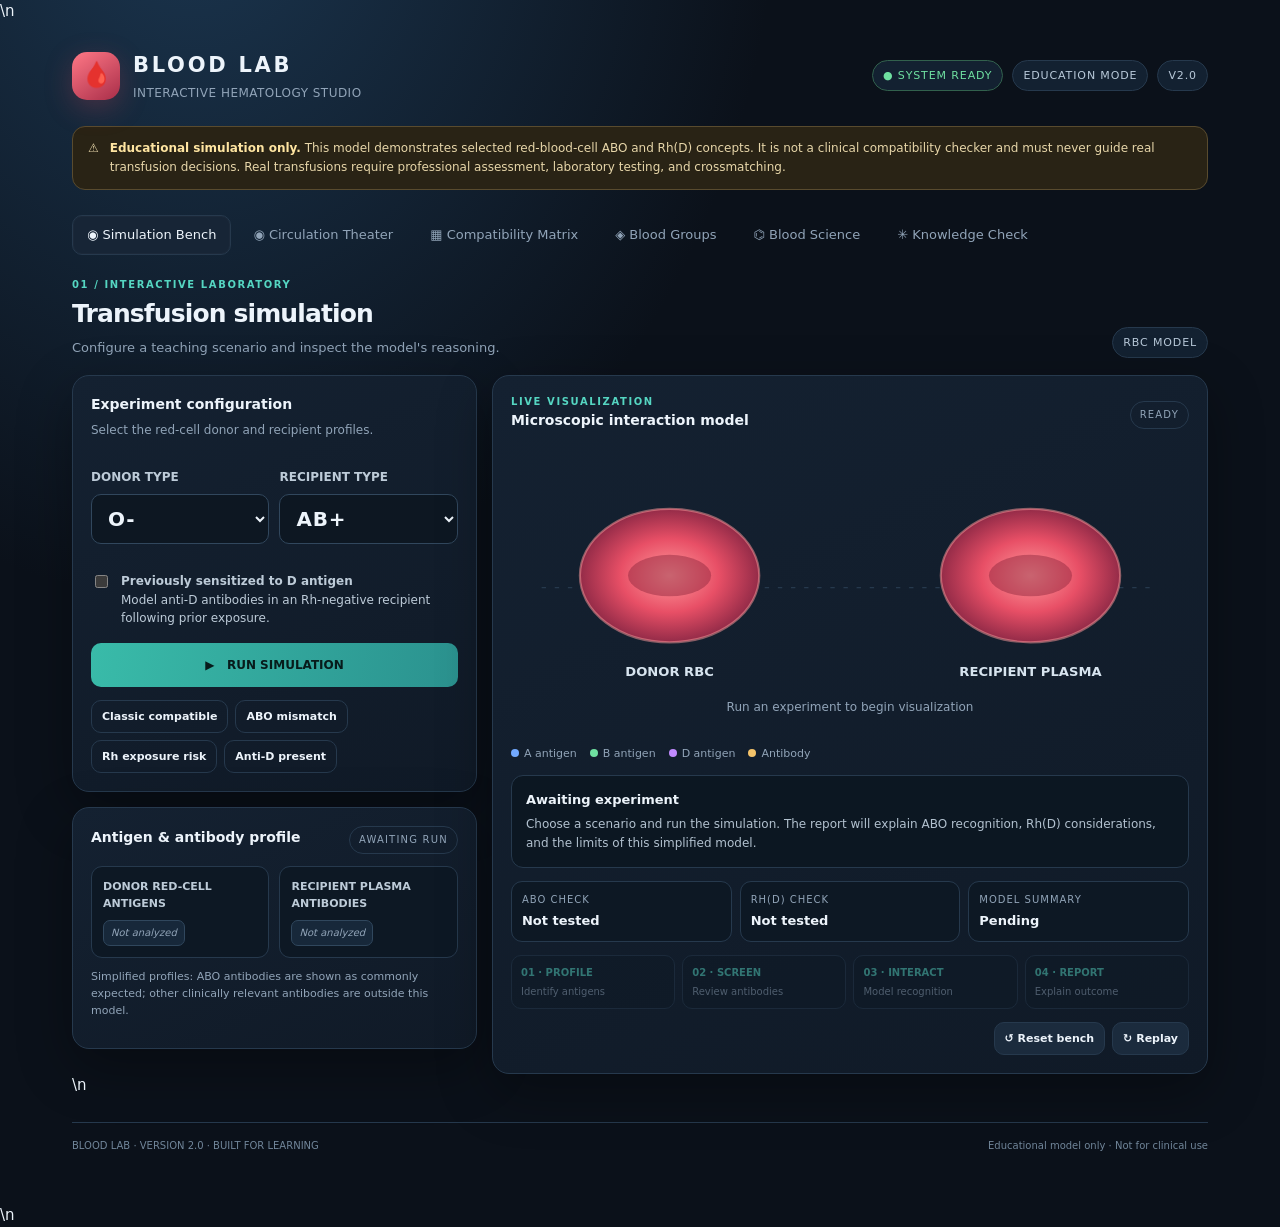
==== commit ca6250d8: "feat: add animated circulation theater to Blood Lab" ====
--- a/index.html
+++ b/index.html
@@ -9,12 +9,12 @@
 :root{color-scheme:dark;--bg:#0b111a;--surface:#111c29;--surface2:#172536;--line:#26394d;--text:#edf4fb;--muted:#91a4b8;--accent:#55d6c2;--blue:#72a9ff;--red:#ff6f7d;--amber:#f4c36a;--green:#6fe0a1;--shadow:0 18px 55px #0005}
 *{box-sizing:border-box}body{margin:0;background:radial-gradient(ellipse at 15% -10%,#1b3650 0,transparent 38%),var(--bg);color:var(--text);font:15px/1.55 Inter,ui-sans-serif,system-ui,-apple-system,Segoe UI,Roboto,Arial,sans-serif;min-height:100vh}button,select{font:inherit}button{cursor:pointer}button:focus-visible,select:focus-visible,input:focus-visible{outline:2px solid var(--accent);outline-offset:3px}.shell{max-width:1180px;margin:auto;padding:26px 22px 50px}.topbar{display:flex;justify-content:space-between;align-items:center;gap:18px;margin-bottom:24px}.brand{display:flex;align-items:center;gap:13px}.logo{width:48px;height:48px;border-radius:15px;background:linear-gradient(145deg,#ff7886,#a92e49);display:grid;place-items:center;font-size:25px;box-shadow:0 8px 28px #d7465b44}.brand h1{font-size:21px;letter-spacing:.13em;margin:0;font-weight:850}.brand p{margin:2px 0 0;color:var(--muted);font-size:12px;letter-spacing:.04em}.top-meta{display:flex;align-items:center;gap:9px;flex-wrap:wrap;justify-content:flex-end}.tag{border:1px solid var(--line);background:#132131;color:#b8c9d9;border-radius:999px;padding:6px 10px;font-size:11px;letter-spacing:.08em;text-transform:uppercase}.tag.live{color:var(--green);border-color:#32614d}.notice{display:flex;gap:11px;align-items:flex-start;padding:12px 15px;border:1px solid #594b2e;background:#292315;border-radius:13px;color:#e7d6a9;font-size:12px;margin-bottom:20px}.notice b{color:#ffe5a1}.tabs{display:flex;gap:7px;overflow:auto;padding:5px 0 15px;margin-bottom:7px}.tab{white-space:nowrap;background:transparent;color:var(--muted);border:1px solid transparent;border-radius:10px;padding:9px 14px;font-size:13px}.tab.active{color:var(--text);background:var(--surface2);border-color:var(--line);box-shadow:inset 0 0 0 1px #ffffff05}.page{display:none}.page.active{display:block}.eyebrow{font-size:10px;letter-spacing:.16em;text-transform:uppercase;color:var(--accent);font-weight:800}.page-head{display:flex;align-items:flex-end;justify-content:space-between;gap:15px;margin:6px 0 17px}.page-head h2{margin:3px 0 0;font-size:25px;letter-spacing:-.035em}.page-head p{color:var(--muted);font-size:13px;margin:4px 0 0}.layout{display:grid;grid-template-columns:minmax(280px,.82fr) minmax(0,1.45fr);gap:15px}.stack{display:grid;gap:15px;align-content:start}.card{background:linear-gradient(155deg,#142131,#101a27);border:1px solid var(--line);border-radius:17px;padding:18px;box-shadow:var(--shadow)}.card h3{font-size:14px;margin:0 0 5px}.card-sub{font-size:12px;color:var(--muted);margin:0 0 16px}.field{margin:13px 0}.field label{display:block;color:#bdcbd8;font-size:12px;font-weight:700;margin-bottom:7px}.field select{width:100%;background:#0d1722;border:1px solid #31475d;color:var(--text);border-radius:10px;padding:11px 12px}.select-row{display:grid;grid-template-columns:1fr 1fr;gap:10px}.blood-select{font-size:20px;font-weight:800;letter-spacing:.04em}.checkline{display:flex;gap:10px;align-items:flex-start;color:#bdcbd8;font-size:12px;margin:15px 0}.checkline input{accent-color:var(--accent);margin-top:3px}.btn{border:1px solid var(--line);border-radius:10px;background:#1b2b3d;color:var(--text);padding:10px 13px;font-weight:700;font-size:12px;transition:.18s}.btn:hover{border-color:#56748f;transform:translateY(-1px)}.btn.primary{background:linear-gradient(100deg,#39bba9,#2b928f);color:#071b1b;border:0;width:100%;padding:13px}.btn.ghost{background:transparent}.btn.small{padding:7px 10px}.presets{display:flex;gap:7px;flex-wrap:wrap;margin-top:13px}.presets button{font-size:11px}.visual-card{min-height:330px;overflow:hidden;position:relative}.visual-head{display:flex;justify-content:space-between;align-items:center;gap:10px}.state{font-size:10px;text-transform:uppercase;letter-spacing:.12em;padding:5px 9px;border:1px solid var(--line);border-radius:99px;color:var(--muted)}.state.good{color:var(--green);border-color:#32614d}.state.warn{color:var(--amber);border-color:#66532e}.state.bad{color:var(--red);border-color:#6c3541}.scene{width:100%;height:auto;display:block;margin:16px 0 3px}.cell{transform-origin:center;animation:drift 4s ease-in-out infinite}.cell:nth-of-type(2){animation-delay:-1.6s}.pulse{animation:pulse 1.4s ease-in-out infinite}.antigen{stroke-width:4;stroke-linecap:round}.visual-caption{text-align:center;color:var(--muted);font-size:11px}.legend{display:flex;gap:13px;flex-wrap:wrap;margin-top:14px;color:var(--muted);font-size:11px}.dot{display:inline-block;width:8px;height:8px;border-radius:50%;margin-right:5px}.report{border-radius:12px;padding:14px;background:#0c1722;border:1px solid var(--line);margin-top:13px}.report h4{font-size:13px;margin:0 0 5px}.report p{font-size:12px;color:#b2c1cf;margin:0}.report.good{border-color:#32614d}.report.warn{border-color:#66532e}.report.bad{border-color:#6c3541}.metrics{display:grid;grid-template-columns:repeat(3,1fr);gap:8px;margin-top:13px}.metric{background:#0d1824;border:1px solid var(--line);border-radius:11px;padding:10px}.metric span{display:block;font-size:10px;color:var(--muted);text-transform:uppercase;letter-spacing:.1em}.metric b{display:block;font-size:13px;margin-top:4px}.metric b.good{color:var(--green)}.metric b.warn{color:var(--amber)}.metric b.bad{color:var(--red)}.profile{display:grid;grid-template-columns:1fr 1fr;gap:10px;margin-top:12px}.profile-box{background:#0d1824;border:1px solid var(--line);border-radius:11px;padding:11px}.profile-box h4{font-size:11px;margin:0 0 8px;color:#bdcbd8}.chips{display:flex;flex-wrap:wrap;gap:5px}.chip{border:1px solid #30475d;background:#17283a;border-radius:7px;padding:4px 7px;font-size:10px;color:#d5e4f2}.chip.none{color:var(--muted);font-style:italic}.steps{display:grid;grid-template-columns:repeat(4,1fr);gap:7px;margin-top:13px}.step{border:1px solid var(--line);background:#0e1925;border-radius:10px;padding:9px;opacity:.48}.step.active{opacity:1;border-color:#3a8b82;background:#102b30}.step b{display:block;font-size:10px;color:var(--accent)}.step span{display:block;font-size:10px;color:var(--muted);margin-top:3px}.matrix-wrap{overflow:auto;border:1px solid var(--line);border-radius:13px}.matrix{border-collapse:collapse;width:100%;min-width:660px;text-align:center;font-size:12px}.matrix th,.matrix td{padding:11px 9px;border-bottom:1px solid var(--line);border-right:1px solid var(--line)}.matrix th{background:#192a3b;color:#c4d2df;font-size:11px}.matrix tr:last-child td{border-bottom:0}.matrix td:first-child{font-weight:800;background:#142333}.matrix .yes{color:var(--green);background:#122a25}.matrix .no{color:#ff8994;background:#301b25}.matrix .risk{color:var(--amber);background:#30291a}.matrix .selected{outline:2px solid var(--accent);outline-offset:-3px}.legend-note{font-size:11px;color:var(--muted);margin-top:10px}.group-grid{display:grid;grid-template-columns:repeat(4,1fr);gap:10px}.group-card{border:1px solid var(--line);border-radius:13px;padding:13px;background:#101d2a}.group-card h3{font-size:22px;margin:0}.group-card p{font-size:11px;color:var(--muted);margin:5px 0 0}.group-card .antigen-line{font-size:11px;color:#d3e1ed;margin-top:9px}.learn-grid{display:grid;grid-template-columns:repeat(2,1fr);gap:12px}.learn-item{padding:15px;border:1px solid var(--line);background:#101d2a;border-radius:13px}.learn-item .icon{font-size:22px}.learn-item h3{margin:7px 0 4px}.learn-item p{margin:0;color:var(--muted);font-size:12px}.quiz-box{max-width:720px}.quiz-options{display:grid;gap:8px;margin-top:16px}.quiz-option{text-align:left;background:#101d2a;border:1px solid var(--line);border-radius:10px;padding:12px;color:var(--text);font-size:13px}.quiz-option.correct{border-color:#3b9b70;background:#102a23}.quiz-option.incorrect{border-color:#a94c5a;background:#301b25}.quiz-feedback{font-size:12px;color:var(--muted);margin-top:12px;min-height:20px}.quiz-progress{height:5px;background:#25384b;border-radius:9px;overflow:hidden;margin:12px 0}.quiz-progress div{height:100%;width:0;background:var(--accent);transition:width .2s}.footer{border-top:1px solid var(--line);margin-top:25px;padding-top:15px;display:flex;justify-content:space-between;gap:10px;flex-wrap:wrap;color:#71869a;font-size:10px}.hidden{display:none!important}@keyframes drift{0%,100%{transform:translateY(0)}50%{transform:translateY(-5px)}}@keyframes pulse{0%,100%{opacity:.3}50%{opacity:1}}@media(max-width:820px){.layout{grid-template-columns:1fr}.group-grid{grid-template-columns:repeat(2,1fr)}}@media(max-width:540px){.shell{padding:17px 12px 35px}.topbar{align-items:flex-start}.brand h1{font-size:17px}.logo{width:42px;height:42px}.top-meta .tag:last-child{display:none}.page-head h2{font-size:21px}.select-row{grid-template-columns:1fr 1fr}.card{padding:14px}.steps{grid-template-columns:repeat(2,1fr)}.metrics{grid-template-columns:1fr 1fr}.profile{grid-template-columns:1fr}.learn-grid{grid-template-columns:1fr}.group-grid{gap:7px}.group-card{padding:10px}.notice{font-size:11px}}
 </style>
-</head>
+<link rel="stylesheet" href="circulation.css">\n</head>
 <body>
 <main class="shell">
 <header class="topbar"><div class="brand"><div class="logo">🩸</div><div><h1>BLOOD LAB</h1><p>INTERACTIVE HEMATOLOGY STUDIO</p></div></div><div class="top-meta"><span class="tag live">● SYSTEM READY</span><span class="tag">EDUCATION MODE</span><span class="tag">v2.0</span></div></header>
 <div class="notice"><span>⚠</span><div><b>Educational simulation only.</b> This model demonstrates selected red-blood-cell ABO and Rh(D) concepts. It is not a clinical compatibility checker and must never guide real transfusion decisions. Real transfusions require professional assessment, laboratory testing, and crossmatching.</div></div>
-<nav class="tabs" aria-label="Main navigation"><button class="tab active" data-page="bench">◉ Simulation Bench</button><button class="tab" data-page="matrix">▦ Compatibility Matrix</button><button class="tab" data-page="groups">◈ Blood Groups</button><button class="tab" data-page="science">⌬ Blood Science</button><button class="tab" data-page="quiz">✳ Knowledge Check</button></nav>
+<nav class="tabs" aria-label="Main navigation"><button class="tab active" data-page="bench">◉ Simulation Bench</button><button class="tab" data-page="theater">◉ Circulation Theater</button><button class="tab" data-page="matrix">▦ Compatibility Matrix</button><button class="tab" data-page="groups">◈ Blood Groups</button><button class="tab" data-page="science">⌬ Blood Science</button><button class="tab" data-page="quiz">✳ Knowledge Check</button></nav>
 
 <section id="bench" class="page active">
 <div class="page-head"><div><div class="eyebrow">01 / Interactive laboratory</div><h2>Transfusion simulation</h2><p>Configure a teaching scenario and inspect the model's reasoning.</p></div><span class="tag">RBC MODEL</span></div>
@@ -42,7 +42,70 @@
 </div>
 </section>
 
-<section id="matrix" class="page">
+
+<section id="theater" class="page">
+<div class="page-head"><div><div class="eyebrow">02 / Animated physiology experience</div><h2>Circulation Theater</h2><p>Follow a red blood cell through the heart, lungs, body tissues, and a transfusion interaction.</p></div><span class="tag live">● LIVE MODEL</span></div>
+<div class="theater">
+<div class="card">
+<div class="visual-head"><div><div class="eyebrow">THE GREAT CIRCULATION LOOP</div><h3>One continuous journey through the body</h3></div><span class="state good" id="stageCounter">STAGE 1 / 4</span></div>
+<p class="card-sub">Watch the animated route, then select each stage to understand what is happening. This is a conceptual map, not an anatomical scale model.</p>
+<div class="theater-toolbar"><button class="btn primary" id="playFlow">Ⅱ Pause flow</button><button class="btn" id="prevStage">← Previous</button><button class="btn" id="nextStage">Next stage →</button><label class="legend-note" for="speedControl">Animation speed</label><select id="speedControl"><option value="0.65">Slow</option><option value="1" selected>Normal</option><option value="1.5">Fast</option></select></div>
+<div class="theater-stage" id="circulationTheater">
+<svg class="theater-svg" id="circulationSvg" viewBox="0 0 1000 560" role="img" aria-label="Animated conceptual blood circulation showing heart, lungs, body tissues, and blood flow paths">
+<defs>
+<linearGradient id="arterial" x1="0" x2="1"><stop stop-color="#ff6679"/><stop offset="1" stop-color="#bd334f"/></linearGradient>
+<linearGradient id="venous" x1="0" x2="1"><stop stop-color="#579ee8"/><stop offset="1" stop-color="#285d9a"/></linearGradient>
+<radialGradient id="heartGlow"><stop stop-color="#ff8b98"/><stop offset="1" stop-color="#a82e4a"/></radialGradient>
+<radialGradient id="lungGlow"><stop stop-color="#8bc8ef"/><stop offset="1" stop-color="#315c83"/></radialGradient>
+<path id="pulmonaryPath" d="M500 255 C500 170 390 150 335 110 C280 70 230 100 255 160 C285 220 415 225 480 275"/>
+<path id="systemicPath" d="M520 300 C640 350 760 355 830 430 C880 490 760 520 650 470 C560 430 510 380 480 310"/>
+</defs>
+<path d="M500 255 C500 170 390 150 335 110 C280 70 230 100 255 160 C285 220 415 225 480 275" class="flow-path" stroke="#579ee8" stroke-width="18" opacity=".38"/>
+<path d="M520 300 C640 350 760 355 830 430 C880 490 760 520 650 470 C560 430 510 380 480 310" class="flow-path" stroke="#ff6679" stroke-width="18" opacity=".35"/>
+<path d="M500 255 C500 170 390 150 335 110 C280 70 230 100 255 160 C285 220 415 225 480 275" class="flow-pulse" stroke="#a8d8ff" stroke-width="4"/>
+<path d="M520 300 C640 350 760 355 830 430 C880 490 760 520 650 470 C560 430 510 380 480 310" class="flow-pulse" stroke="#ffb1b9" stroke-width="4"/>
+<!-- Lung capillary bed -->
+<g class="organ" transform="translate(280 105)"><path d="M0 0 C-58 -50 -105 15 -78 80 C-58 125 -12 105 0 70 C12 105 58 125 78 80 C105 15 58 -50 0 0Z" fill="url(#lungGlow)" stroke="#9bd6f4" stroke-width="3"/><path d="M0 25v63M-42 24l42 30 42-30M-58 65l58-20 58 20" fill="none" stroke="#b7e5ff" stroke-width="5" stroke-linecap="round" opacity=".8"/></g>
+<text x="280" y="35" text-anchor="middle" class="theater-label">LUNGS</text><text x="280" y="52" text-anchor="middle" class="theater-small">O₂ enters · CO₂ leaves</text>
+<!-- Heart -->
+<g class="organ" transform="translate(500 285)"><path d="M0 68 C-115 0 -82 -85 -24 -70 C-5 -65 0 -45 0 -45 C0 -45 10 -72 38 -70 C105 -68 100 12 0 68Z" fill="url(#heartGlow)" stroke="#ff9aa6" stroke-width="4"/><path d="M0 -48v95M-34 -45l20 30M34 -44L15 -12" stroke="#ffd0d4" stroke-width="5" fill="none" stroke-linecap="round"/><circle cx="0" cy="-8" r="13" fill="#7c213c" opacity=".45"/></g>
+<text x="500" y="390" text-anchor="middle" class="theater-label">HEART</text><text x="500" y="408" text-anchor="middle" class="theater-small">Pump keeps blood moving</text>
+<!-- Body tissue capillary bed -->
+<g transform="translate(800 435)" fill="none" stroke="#f3a1a7" stroke-width="7" stroke-linecap="round"><path d="M-95 -45 C-40 -85 40 -85 95 -45M-95 -5 C-35 -45 35 -45 95 -5M-95 35 C-35 -5 35 -5 95 35M-95 75 C-40 35 40 35 95 75" opacity=".72"/><path d="M-65 -65v135M-20 -80v160M25 -80v160M70 -65v135" stroke="#b85a73" stroke-width="3" opacity=".8"/></g>
+<text x="800" y="320" text-anchor="middle" class="theater-label">BODY TISSUES</text><text x="800" y="338" text-anchor="middle" class="theater-small">O₂ delivered · CO₂ collected</text>
+<!-- Direction labels -->
+<g><rect x="65" y="255" width="170" height="47" rx="12" fill="#10263b" stroke="#39648c"/><text x="150" y="274" text-anchor="middle" class="theater-small">PULMONARY CIRCUIT</text><text x="150" y="291" text-anchor="middle" fill="#a8d8ff" font-size="12" font-weight="800">Heart → lungs</text></g>
+<g><rect x="735" y="170" width="190" height="47" rx="12" fill="#321b2a" stroke="#854055"/><text x="830" y="189" text-anchor="middle" class="theater-small">SYSTEMIC CIRCUIT</text><text x="830" y="206" text-anchor="middle" fill="#ffb1b9" font-size="12" font-weight="800">Heart → body</text></g>
+<!-- Moving red cells along conceptual loop -->
+<g class="rbc-dot"><ellipse rx="14" ry="9" fill="#ff6578" stroke="#ffc0c5" stroke-width="2"><animateMotion dur="13s" repeatCount="indefinite"><mpath href="#pulmonaryPath"/></animateMotion></ellipse><ellipse rx="14" ry="9" fill="#e84e68" stroke="#ffc0c5" stroke-width="2"><animateMotion dur="13s" begin="-4.3s" repeatCount="indefinite"><mpath href="#pulmonaryPath"/></animateMotion></ellipse><ellipse rx="14" ry="9" fill="#e84e68" stroke="#ffc0c5" stroke-width="2"><animateMotion dur="13s" begin="-8.6s" repeatCount="indefinite"><mpath href="#pulmonaryPath"/></animateMotion></ellipse></g>
+<g class="rbc-dot"><ellipse rx="14" ry="9" fill="#ff6578" stroke="#ffc0c5" stroke-width="2"><animateMotion dur="16s" repeatCount="indefinite"><mpath href="#systemicPath"/></animateMotion></ellipse><ellipse rx="14" ry="9" fill="#e84e68" stroke="#ffc0c5" stroke-width="2"><animateMotion dur="16s" begin="-5.3s" repeatCount="indefinite"><mpath href="#systemicPath"/></animateMotion></ellipse><ellipse rx="14" ry="9" fill="#e84e68" stroke="#ffc0c5" stroke-width="2"><animateMotion dur="16s" begin="-10.6s" repeatCount="indefinite"><mpath href="#systemicPath"/></animateMotion></ellipse></g>
+<!-- Oxygen and carbon dioxide exchange particles -->
+<g class="oxygen-dot"><circle r="5" fill="#66c9ff"><animateMotion dur="5s" repeatCount="indefinite" path="M280 120 Q340 165 445 260"/></circle><circle r="5" fill="#66c9ff"><animateMotion dur="5s" begin="-2.5s" repeatCount="indefinite" path="M280 120 Q340 165 445 260"/></circle></g>
+<g class="tissue-dot"><circle r="5" fill="#f4c36a"><animateMotion dur="5s" repeatCount="indefinite" path="M650 390 Q720 420 790 435"/></circle><circle r="5" fill="#f4c36a"><animateMotion dur="5s" begin="-2.5s" repeatCount="indefinite" path="M650 390 Q720 420 790 435"/></circle></g>
+<g transform="translate(70 480)"><circle r="6" fill="#ff6679"/><text x="14" y="4" class="theater-small">Red blood cells</text><circle cx="145" r="6" fill="#66c9ff"/><text x="159" y="4" class="theater-small">Oxygen</text><circle cx="255" r="6" fill="#f4c36a"/><text x="269" y="4" class="theater-small">Tissue exchange</text></g>
+</svg>
+<div class="theater-caption"><span><strong>Follow the route:</strong> heart → lungs → heart → body → heart</span><span>Conceptual animation · not to scale</span></div>
+</div>
+<div class="stage-list"><button class="stage-btn active" data-stage="0"><b>01 · Heart pump</b>Right and left sides</button><button class="stage-btn" data-stage="1"><b>02 · Lung exchange</b>Oxygen in, CO₂ out</button><button class="stage-btn" data-stage="2"><b>03 · Tissue delivery</b>Oxygen leaves blood</button><button class="stage-btn" data-stage="3"><b>04 · Return loop</b>Back to the heart</button></div>
+<div class="theater-lower">
+<div class="card stage-explain"><div class="eyebrow">WHAT IS HAPPENING NOW</div><h3 id="stageTitle">1 · The heart pumps</h3><p id="stageBody">The right side of the heart sends oxygen-poor blood toward the lungs. The left side receives oxygen-rich blood from the lungs and pumps it out to the body. Valves help keep flow moving in one direction.</p><div style="height:5px;background:#26394d;border-radius:9px;margin-top:18px;overflow:hidden"><div id="stageProgress" style="height:100%;width:25%;background:var(--accent);transition:width .25s"></div></div></div>
+<div class="card"><div class="eyebrow">QUICK PHYSIOLOGY</div><div class="fact-strip" style="grid-template-columns:1fr"><div class="fact"><b>Hemoglobin</b><span>Protein in red cells that binds oxygen reversibly.</span></div><div class="fact"><b>Capillaries</b><span>Tiny vessels where gases and materials exchange with tissues.</span></div><div class="fact"><b>Two circuits</b><span>Pulmonary circulation serves the lungs; systemic circulation serves the body.</span></div></div></div>
+</div>
+<div class="card">
+<div class="visual-head"><div><div class="eyebrow">MICROSCOPIC INTERACTION</div><h3>Now watch a transfusion scenario</h3></div><span class="tag">ABO + Rh(D) TEACHING MODEL</span></div>
+<p class="card-sub">Use the donor and recipient controls in Simulation Bench. This view illustrates how selected antigens may meet matching antibodies; it does not simulate a real patient's circulation or predict a clinical outcome.</p>
+<div class="theater-toolbar"><button class="btn primary" id="flowMode">◎ Blood circulation</button><button class="btn" id="transfusionMode">⇄ Transfusion interaction</button><button class="btn" id="refreshTransfusion">↻ Update from bench</button></div>
+<div id="flowPanel" class="flow-panel"><p class="legend-note">The moving cells above represent the normal circulation loop. Select “Transfusion interaction” to inspect the currently selected donor and recipient profiles.</p></div>
+<div id="transfusionPanel" class="transfusion-panel">
+<div class="visual-head" style="margin:12px 0"><span class="state" id="transfusionStatus">READY</span><span class="legend-note" id="transfusionSummary">Choose a donor and recipient in Simulation Bench.</span></div>
+<div class="theater-stage"><svg id="transfusionScene" class="transfusion-svg" viewBox="0 0 1000 370" role="img" aria-label="Animated educational transfusion antigen and antibody recognition scene"></svg></div>
+<div class="transfusion-key"><span><i class="dot" style="background:#72a9ff"></i>A antigen</span><span><i class="dot" style="background:#6fe0a1"></i>B antigen</span><span><i class="dot" style="background:#c18bff"></i>D antigen</span><span><i class="dot" style="background:#f4c36a"></i>Antibody recognition</span></div>
+<p id="transfusionExplanation" class="legend-note">Select “Update from bench” to load the current scenario.</p>
+</div>
+</div>
+</div>
+</section>
+\n<section id="matrix" class="page">
 <div class="page-head"><div><div class="eyebrow">02 / Reference grid</div><h2>Red-cell compatibility matrix</h2><p>Educational overview of standard ABO/Rh(D) red-cell selection patterns.</p></div><span class="tag">8 × 8 MATRIX</span></div>
 <div class="card"><h3>Donor → recipient</h3><p class="card-sub">Rows are donor types; columns are recipient types. Select a cell to load that scenario into the simulation bench.</p><div class="matrix-wrap"><table class="matrix" id="matrixTable"></table></div><p class="legend-note">✓ Generally compatible in standard red-cell selection &nbsp; · &nbsp; ! Rh(D) exposure risk (not preferred) &nbsp; · &nbsp; ✕ ABO-incompatible. This teaching grid does not replace antibody screening or crossmatching.</p></div>
 </section>
@@ -106,4 +169,4 @@
 $('nextQuestion').addEventListener('click',()=>{if(quizIndex===questions.length-1){$('question').textContent='Quiz complete — '+score+' / '+questions.length+' correct';$('options').innerHTML='<button class="btn primary" id="restartQuiz">↻ Retake quiz</button>';$('feedback').textContent='Keep exploring the reference tabs to reinforce the concepts.';$('nextQuestion').disabled=true;$('quizBar').style.width='100%';$('quizTitle').textContent='COMPLETE';$('quizCount').textContent='Finished';$('restartQuiz').addEventListener('click',()=>{quizIndex=0;score=0;showQuestion()})}else{quizIndex++;showQuestion()}});showQuestion();
 })();
 </script>
-</body></html>+<script src="circulation.js" defer></script>\n</body></html>
--- a/circulation.css
+++ b/circulation.css
@@ -0,0 +1,43 @@
+/* Blood Lab 3.0 — Circulation Theater */
+.theater{display:grid;gap:15px}
+.theater-toolbar{display:flex;gap:9px;align-items:center;flex-wrap:wrap}
+.theater-toolbar .btn{min-width:94px}
+.theater-toolbar select{background:#0d1722;color:var(--text);border:1px solid var(--line);border-radius:9px;padding:9px 11px}
+.theater-stage{background:radial-gradient(ellipse at 50% 45%,#193047 0,#0c1622 68%);border:1px solid #29435b;border-radius:18px;overflow:hidden;position:relative}
+.theater-svg{display:block;width:100%;height:auto;min-height:300px}
+.theater-svg text{font-family:Inter,system-ui,sans-serif}
+.flow-path{fill:none;stroke-linecap:round;stroke-linejoin:round}
+.flow-pulse{fill:none;stroke-dasharray:3 18;stroke-linecap:round;animation:flowDash 1.2s linear infinite}
+.rbc-dot{filter:drop-shadow(0 0 5px #ff6374aa)}
+.oxygen-dot{filter:drop-shadow(0 0 5px #66c9ff)}
+.tissue-dot{filter:drop-shadow(0 0 5px #f4c36a99)}
+.theater-label{font-size:15px;fill:#dce9f5;font-weight:800;letter-spacing:.08em}
+.theater-small{font-size:11px;fill:#9fb3c7}
+.organ{filter:drop-shadow(0 12px 22px #0008)}
+.theater-caption{display:flex;justify-content:space-between;gap:12px;flex-wrap:wrap;padding:12px 15px;border-top:1px solid #29435b;color:#a9bdcf;font-size:12px;background:#0d1926}
+.theater-caption strong{color:#f2f7fb}
+.theater-lower{display:grid;grid-template-columns:minmax(0,1.3fr) minmax(260px,.7fr);gap:15px}
+.stage-list{display:grid;grid-template-columns:repeat(4,1fr);gap:8px}
+.stage-btn{border:1px solid var(--line);border-radius:11px;background:#0e1a27;color:#aebfd0;padding:11px;text-align:left;font-size:11px;cursor:pointer}
+.stage-btn b{display:block;color:#dce8f2;font-size:12px;margin-bottom:4px}
+.stage-btn.active{border-color:#48b9aa;background:#102c30;box-shadow:inset 0 0 0 1px #48b9aa33}
+.stage-explain{min-height:130px}
+.stage-explain h3{margin:0 0 7px;font-size:16px}
+.stage-explain p{margin:0;color:#b0c2d2;font-size:13px}
+.fact-strip{display:grid;grid-template-columns:repeat(3,1fr);gap:8px}
+.fact{border:1px solid var(--line);background:#0d1824;border-radius:11px;padding:11px}
+.fact b{display:block;font-size:12px;color:#e5f0fa}
+.fact span{display:block;font-size:10px;color:var(--muted);margin-top:4px}
+.transfusion-panel{display:none}
+.transfusion-panel.active{display:block}
+.flow-panel{display:block}
+.flow-panel.hidden{display:none}
+.transfusion-svg{display:block;width:100%;height:auto}
+.transfusion-key{display:flex;gap:12px;flex-wrap:wrap;color:var(--muted);font-size:11px;padding:10px 2px}
+.reaction-burst{animation:burst .8s ease-out infinite alternate;transform-origin:center}
+.clot-particle{animation:floatClot 2.4s ease-in-out infinite}
+@keyframes flowDash{to{stroke-dashoffset:-42}}
+@keyframes burst{from{opacity:.35;transform:scale(.8)}to{opacity:1;transform:scale(1.14)}}
+@keyframes floatClot{0%,100%{transform:translateY(0)}50%{transform:translateY(-8px)}}
+@media(max-width:760px){.theater-lower{grid-template-columns:1fr}.stage-list{grid-template-columns:repeat(2,1fr)}.theater-svg{min-height:220px}.fact-strip{grid-template-columns:1fr}}
+@media(prefers-reduced-motion:reduce){.flow-pulse,.reaction-burst,.clot-particle{animation:none!important}}
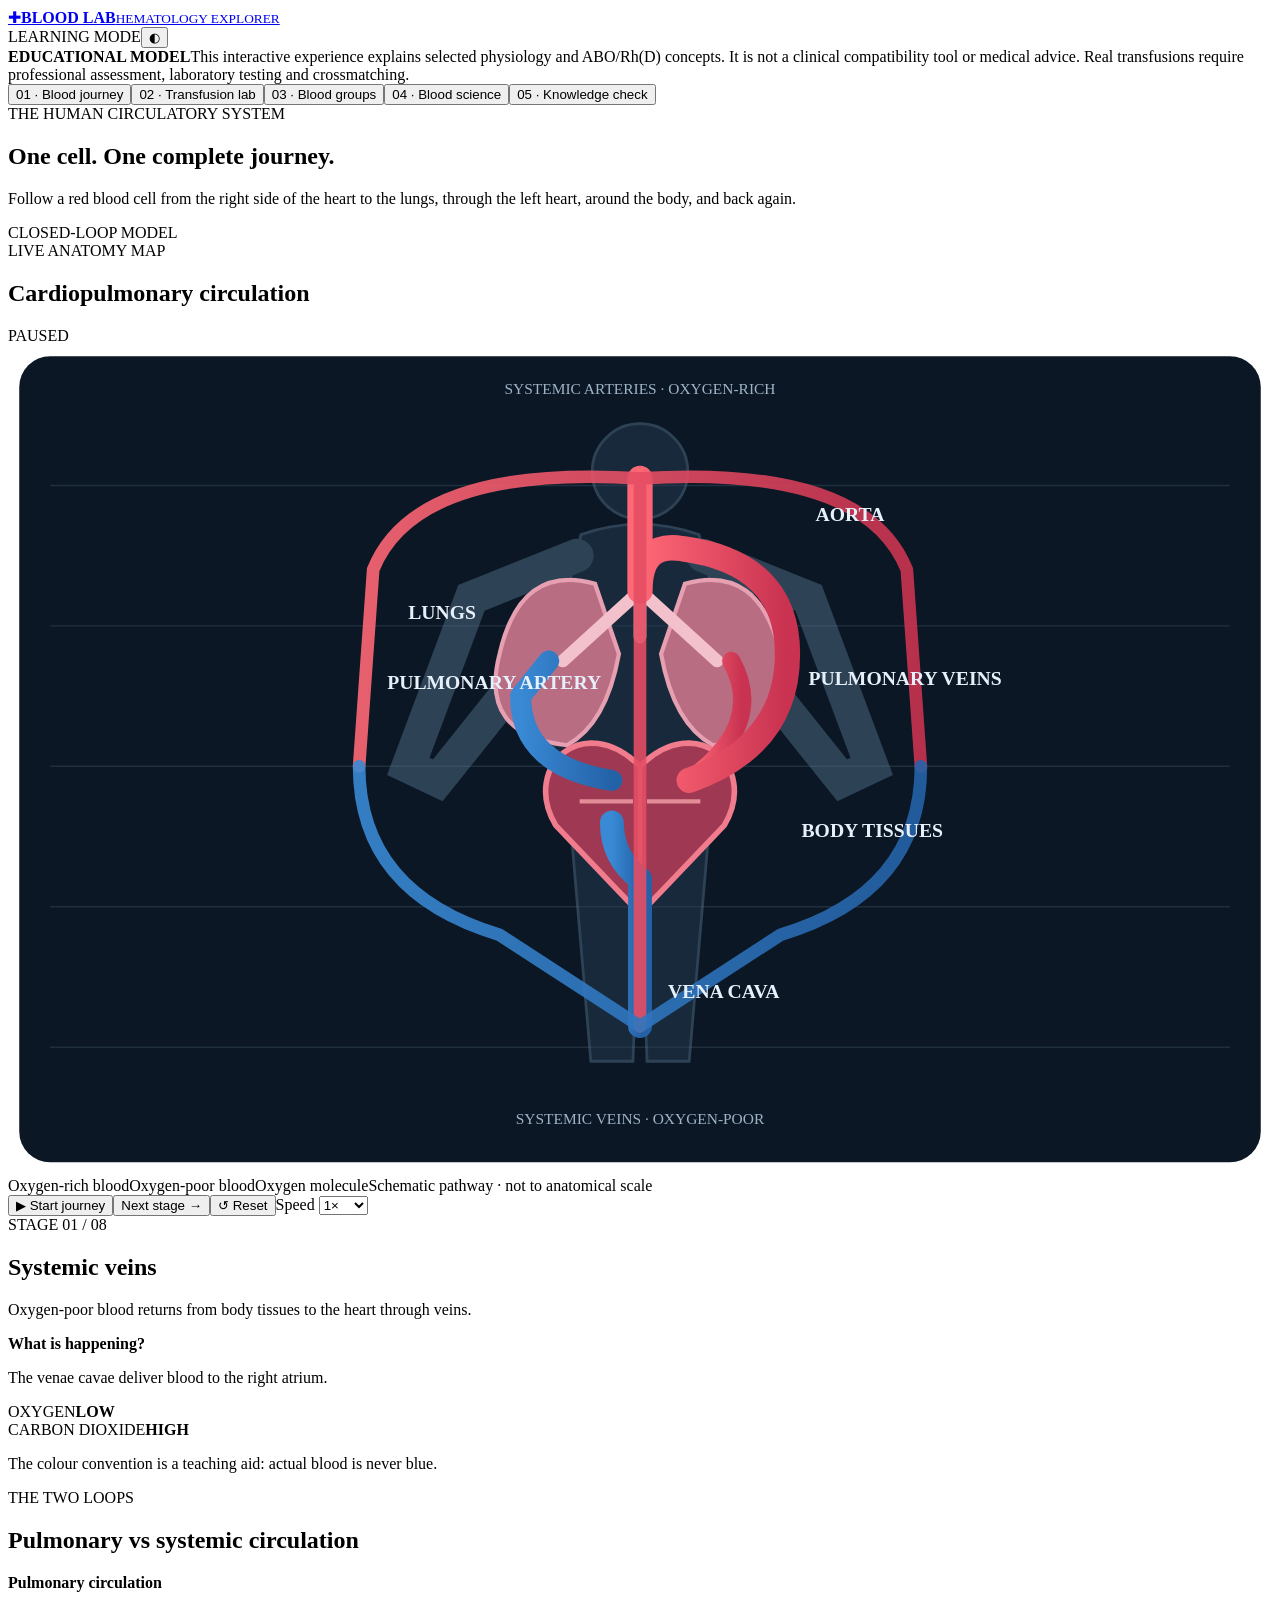
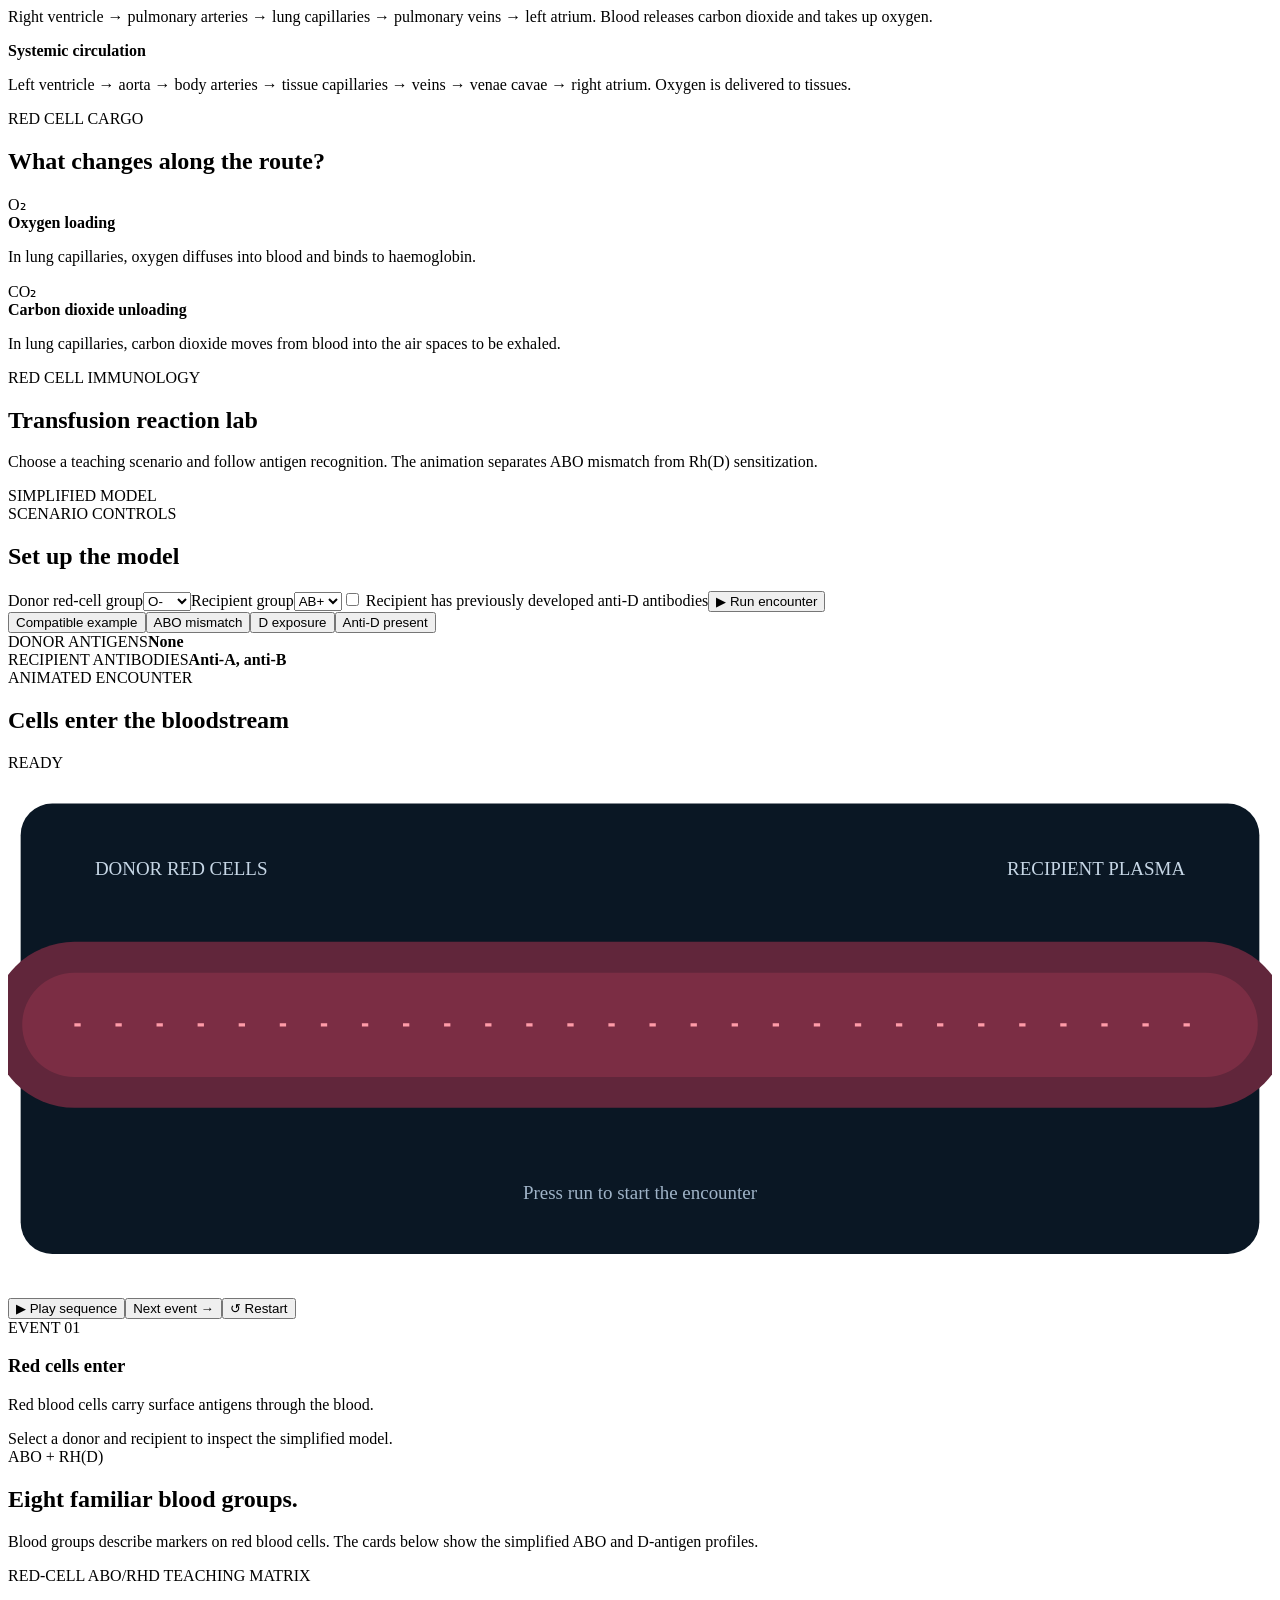
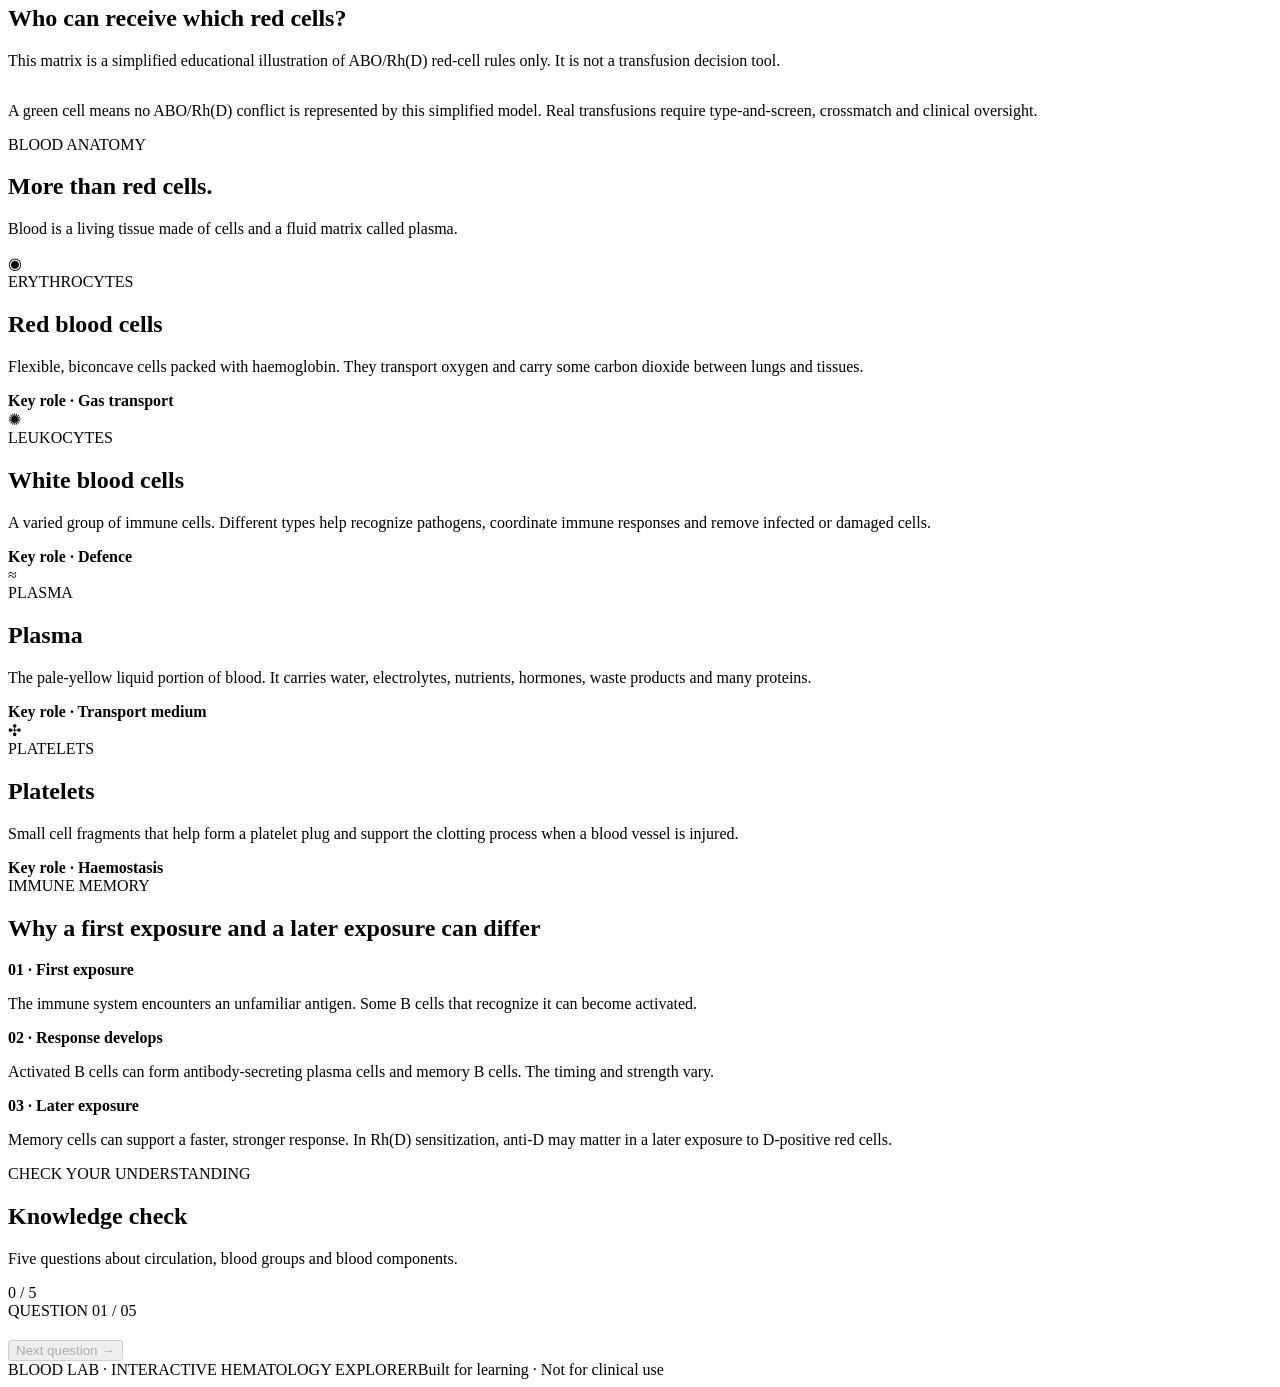
==== commit 6e4e4c7f: "Rebuild Blood Lab as a complete hematology explorer" ====
--- a/index.html
+++ b/index.html
@@ -1,172 +1,93 @@
 <!doctype html>
 <html lang="en">
 <head>
-<meta charset="utf-8">
-<meta name="viewport" content="width=device-width,initial-scale=1">
-<meta name="theme-color" content="#101722">
-<title>Blood Lab — Interactive Hematology Studio</title>
-<style>
-:root{color-scheme:dark;--bg:#0b111a;--surface:#111c29;--surface2:#172536;--line:#26394d;--text:#edf4fb;--muted:#91a4b8;--accent:#55d6c2;--blue:#72a9ff;--red:#ff6f7d;--amber:#f4c36a;--green:#6fe0a1;--shadow:0 18px 55px #0005}
-*{box-sizing:border-box}body{margin:0;background:radial-gradient(ellipse at 15% -10%,#1b3650 0,transparent 38%),var(--bg);color:var(--text);font:15px/1.55 Inter,ui-sans-serif,system-ui,-apple-system,Segoe UI,Roboto,Arial,sans-serif;min-height:100vh}button,select{font:inherit}button{cursor:pointer}button:focus-visible,select:focus-visible,input:focus-visible{outline:2px solid var(--accent);outline-offset:3px}.shell{max-width:1180px;margin:auto;padding:26px 22px 50px}.topbar{display:flex;justify-content:space-between;align-items:center;gap:18px;margin-bottom:24px}.brand{display:flex;align-items:center;gap:13px}.logo{width:48px;height:48px;border-radius:15px;background:linear-gradient(145deg,#ff7886,#a92e49);display:grid;place-items:center;font-size:25px;box-shadow:0 8px 28px #d7465b44}.brand h1{font-size:21px;letter-spacing:.13em;margin:0;font-weight:850}.brand p{margin:2px 0 0;color:var(--muted);font-size:12px;letter-spacing:.04em}.top-meta{display:flex;align-items:center;gap:9px;flex-wrap:wrap;justify-content:flex-end}.tag{border:1px solid var(--line);background:#132131;color:#b8c9d9;border-radius:999px;padding:6px 10px;font-size:11px;letter-spacing:.08em;text-transform:uppercase}.tag.live{color:var(--green);border-color:#32614d}.notice{display:flex;gap:11px;align-items:flex-start;padding:12px 15px;border:1px solid #594b2e;background:#292315;border-radius:13px;color:#e7d6a9;font-size:12px;margin-bottom:20px}.notice b{color:#ffe5a1}.tabs{display:flex;gap:7px;overflow:auto;padding:5px 0 15px;margin-bottom:7px}.tab{white-space:nowrap;background:transparent;color:var(--muted);border:1px solid transparent;border-radius:10px;padding:9px 14px;font-size:13px}.tab.active{color:var(--text);background:var(--surface2);border-color:var(--line);box-shadow:inset 0 0 0 1px #ffffff05}.page{display:none}.page.active{display:block}.eyebrow{font-size:10px;letter-spacing:.16em;text-transform:uppercase;color:var(--accent);font-weight:800}.page-head{display:flex;align-items:flex-end;justify-content:space-between;gap:15px;margin:6px 0 17px}.page-head h2{margin:3px 0 0;font-size:25px;letter-spacing:-.035em}.page-head p{color:var(--muted);font-size:13px;margin:4px 0 0}.layout{display:grid;grid-template-columns:minmax(280px,.82fr) minmax(0,1.45fr);gap:15px}.stack{display:grid;gap:15px;align-content:start}.card{background:linear-gradient(155deg,#142131,#101a27);border:1px solid var(--line);border-radius:17px;padding:18px;box-shadow:var(--shadow)}.card h3{font-size:14px;margin:0 0 5px}.card-sub{font-size:12px;color:var(--muted);margin:0 0 16px}.field{margin:13px 0}.field label{display:block;color:#bdcbd8;font-size:12px;font-weight:700;margin-bottom:7px}.field select{width:100%;background:#0d1722;border:1px solid #31475d;color:var(--text);border-radius:10px;padding:11px 12px}.select-row{display:grid;grid-template-columns:1fr 1fr;gap:10px}.blood-select{font-size:20px;font-weight:800;letter-spacing:.04em}.checkline{display:flex;gap:10px;align-items:flex-start;color:#bdcbd8;font-size:12px;margin:15px 0}.checkline input{accent-color:var(--accent);margin-top:3px}.btn{border:1px solid var(--line);border-radius:10px;background:#1b2b3d;color:var(--text);padding:10px 13px;font-weight:700;font-size:12px;transition:.18s}.btn:hover{border-color:#56748f;transform:translateY(-1px)}.btn.primary{background:linear-gradient(100deg,#39bba9,#2b928f);color:#071b1b;border:0;width:100%;padding:13px}.btn.ghost{background:transparent}.btn.small{padding:7px 10px}.presets{display:flex;gap:7px;flex-wrap:wrap;margin-top:13px}.presets button{font-size:11px}.visual-card{min-height:330px;overflow:hidden;position:relative}.visual-head{display:flex;justify-content:space-between;align-items:center;gap:10px}.state{font-size:10px;text-transform:uppercase;letter-spacing:.12em;padding:5px 9px;border:1px solid var(--line);border-radius:99px;color:var(--muted)}.state.good{color:var(--green);border-color:#32614d}.state.warn{color:var(--amber);border-color:#66532e}.state.bad{color:var(--red);border-color:#6c3541}.scene{width:100%;height:auto;display:block;margin:16px 0 3px}.cell{transform-origin:center;animation:drift 4s ease-in-out infinite}.cell:nth-of-type(2){animation-delay:-1.6s}.pulse{animation:pulse 1.4s ease-in-out infinite}.antigen{stroke-width:4;stroke-linecap:round}.visual-caption{text-align:center;color:var(--muted);font-size:11px}.legend{display:flex;gap:13px;flex-wrap:wrap;margin-top:14px;color:var(--muted);font-size:11px}.dot{display:inline-block;width:8px;height:8px;border-radius:50%;margin-right:5px}.report{border-radius:12px;padding:14px;background:#0c1722;border:1px solid var(--line);margin-top:13px}.report h4{font-size:13px;margin:0 0 5px}.report p{font-size:12px;color:#b2c1cf;margin:0}.report.good{border-color:#32614d}.report.warn{border-color:#66532e}.report.bad{border-color:#6c3541}.metrics{display:grid;grid-template-columns:repeat(3,1fr);gap:8px;margin-top:13px}.metric{background:#0d1824;border:1px solid var(--line);border-radius:11px;padding:10px}.metric span{display:block;font-size:10px;color:var(--muted);text-transform:uppercase;letter-spacing:.1em}.metric b{display:block;font-size:13px;margin-top:4px}.metric b.good{color:var(--green)}.metric b.warn{color:var(--amber)}.metric b.bad{color:var(--red)}.profile{display:grid;grid-template-columns:1fr 1fr;gap:10px;margin-top:12px}.profile-box{background:#0d1824;border:1px solid var(--line);border-radius:11px;padding:11px}.profile-box h4{font-size:11px;margin:0 0 8px;color:#bdcbd8}.chips{display:flex;flex-wrap:wrap;gap:5px}.chip{border:1px solid #30475d;background:#17283a;border-radius:7px;padding:4px 7px;font-size:10px;color:#d5e4f2}.chip.none{color:var(--muted);font-style:italic}.steps{display:grid;grid-template-columns:repeat(4,1fr);gap:7px;margin-top:13px}.step{border:1px solid var(--line);background:#0e1925;border-radius:10px;padding:9px;opacity:.48}.step.active{opacity:1;border-color:#3a8b82;background:#102b30}.step b{display:block;font-size:10px;color:var(--accent)}.step span{display:block;font-size:10px;color:var(--muted);margin-top:3px}.matrix-wrap{overflow:auto;border:1px solid var(--line);border-radius:13px}.matrix{border-collapse:collapse;width:100%;min-width:660px;text-align:center;font-size:12px}.matrix th,.matrix td{padding:11px 9px;border-bottom:1px solid var(--line);border-right:1px solid var(--line)}.matrix th{background:#192a3b;color:#c4d2df;font-size:11px}.matrix tr:last-child td{border-bottom:0}.matrix td:first-child{font-weight:800;background:#142333}.matrix .yes{color:var(--green);background:#122a25}.matrix .no{color:#ff8994;background:#301b25}.matrix .risk{color:var(--amber);background:#30291a}.matrix .selected{outline:2px solid var(--accent);outline-offset:-3px}.legend-note{font-size:11px;color:var(--muted);margin-top:10px}.group-grid{display:grid;grid-template-columns:repeat(4,1fr);gap:10px}.group-card{border:1px solid var(--line);border-radius:13px;padding:13px;background:#101d2a}.group-card h3{font-size:22px;margin:0}.group-card p{font-size:11px;color:var(--muted);margin:5px 0 0}.group-card .antigen-line{font-size:11px;color:#d3e1ed;margin-top:9px}.learn-grid{display:grid;grid-template-columns:repeat(2,1fr);gap:12px}.learn-item{padding:15px;border:1px solid var(--line);background:#101d2a;border-radius:13px}.learn-item .icon{font-size:22px}.learn-item h3{margin:7px 0 4px}.learn-item p{margin:0;color:var(--muted);font-size:12px}.quiz-box{max-width:720px}.quiz-options{display:grid;gap:8px;margin-top:16px}.quiz-option{text-align:left;background:#101d2a;border:1px solid var(--line);border-radius:10px;padding:12px;color:var(--text);font-size:13px}.quiz-option.correct{border-color:#3b9b70;background:#102a23}.quiz-option.incorrect{border-color:#a94c5a;background:#301b25}.quiz-feedback{font-size:12px;color:var(--muted);margin-top:12px;min-height:20px}.quiz-progress{height:5px;background:#25384b;border-radius:9px;overflow:hidden;margin:12px 0}.quiz-progress div{height:100%;width:0;background:var(--accent);transition:width .2s}.footer{border-top:1px solid var(--line);margin-top:25px;padding-top:15px;display:flex;justify-content:space-between;gap:10px;flex-wrap:wrap;color:#71869a;font-size:10px}.hidden{display:none!important}@keyframes drift{0%,100%{transform:translateY(0)}50%{transform:translateY(-5px)}}@keyframes pulse{0%,100%{opacity:.3}50%{opacity:1}}@media(max-width:820px){.layout{grid-template-columns:1fr}.group-grid{grid-template-columns:repeat(2,1fr)}}@media(max-width:540px){.shell{padding:17px 12px 35px}.topbar{align-items:flex-start}.brand h1{font-size:17px}.logo{width:42px;height:42px}.top-meta .tag:last-child{display:none}.page-head h2{font-size:21px}.select-row{grid-template-columns:1fr 1fr}.card{padding:14px}.steps{grid-template-columns:repeat(2,1fr)}.metrics{grid-template-columns:1fr 1fr}.profile{grid-template-columns:1fr}.learn-grid{grid-template-columns:1fr}.group-grid{gap:7px}.group-card{padding:10px}.notice{font-size:11px}}
-</style>
-<link rel="stylesheet" href="circulation.css">\n</head>
+<meta charset="utf-8"><meta name="viewport" content="width=device-width,initial-scale=1">
+<meta name="theme-color" content="#09121e">
+<meta name="description" content="An interactive educational journey through blood circulation, blood groups and immune recognition.">
+<title>Blood Lab — Hematology Explorer</title>
+<link rel="stylesheet" href="app.css">
+<script src="app.js" defer></script>
+</head>
 <body>
-<main class="shell">
-<header class="topbar"><div class="brand"><div class="logo">🩸</div><div><h1>BLOOD LAB</h1><p>INTERACTIVE HEMATOLOGY STUDIO</p></div></div><div class="top-meta"><span class="tag live">● SYSTEM READY</span><span class="tag">EDUCATION MODE</span><span class="tag">v2.0</span></div></header>
-<div class="notice"><span>⚠</span><div><b>Educational simulation only.</b> This model demonstrates selected red-blood-cell ABO and Rh(D) concepts. It is not a clinical compatibility checker and must never guide real transfusion decisions. Real transfusions require professional assessment, laboratory testing, and crossmatching.</div></div>
-<nav class="tabs" aria-label="Main navigation"><button class="tab active" data-page="bench">◉ Simulation Bench</button><button class="tab" data-page="theater">◉ Circulation Theater</button><button class="tab" data-page="matrix">▦ Compatibility Matrix</button><button class="tab" data-page="groups">◈ Blood Groups</button><button class="tab" data-page="science">⌬ Blood Science</button><button class="tab" data-page="quiz">✳ Knowledge Check</button></nav>
-
-<section id="bench" class="page active">
-<div class="page-head"><div><div class="eyebrow">01 / Interactive laboratory</div><h2>Transfusion simulation</h2><p>Configure a teaching scenario and inspect the model's reasoning.</p></div><span class="tag">RBC MODEL</span></div>
-<div class="layout">
-<div class="stack">
-<div class="card"><h3>Experiment configuration</h3><p class="card-sub">Select the red-cell donor and recipient profiles.</p>
-<div class="select-row"><div class="field"><label for="donor">DONOR TYPE</label><select id="donor" class="blood-select"><option>O-</option><option>O+</option><option>A-</option><option>A+</option><option>B-</option><option>B+</option><option>AB-</option><option>AB+</option></select></div><div class="field"><label for="recipient">RECIPIENT TYPE</label><select id="recipient" class="blood-select"><option>AB+</option><option>AB-</option><option>O-</option><option>O+</option><option>A-</option><option>A+</option><option>B-</option><option>B+</option></select></div></div>
-<label class="checkline"><input id="sensitized" type="checkbox"><span><b>Previously sensitized to D antigen</b><br>Model anti-D antibodies in an Rh-negative recipient following prior exposure.</span></label>
-<button class="btn primary" id="run">▶ &nbsp; RUN SIMULATION</button>
-<div class="presets"><button class="btn small ghost" data-preset="O-|AB+|0">Classic compatible</button><button class="btn small ghost" data-preset="AB+|O-|0">ABO mismatch</button><button class="btn small ghost" data-preset="A+|A-|0">Rh exposure risk</button><button class="btn small ghost" data-preset="A+|A-|1">Anti-D present</button></div>
+<div class="app-shell">
+<header class="topbar"><a class="brand" href="#" aria-label="Blood Lab home"><span class="brand-mark">✚</span><span><b>BLOOD LAB</b><small>HEMATOLOGY EXPLORER</small></span></a><div class="top-actions"><span class="live-dot">LEARNING MODE</span><button class="icon-btn" id="themeToggle" aria-label="Toggle theme">◐</button></div></header>
+<div class="notice"><b>EDUCATIONAL MODEL</b><span>This interactive experience explains selected physiology and ABO/Rh(D) concepts. It is not a clinical compatibility tool or medical advice. Real transfusions require professional assessment, laboratory testing and crossmatching.</span></div>
+<nav class="nav" aria-label="Main sections">
+<button class="nav-btn active" data-view="journey">01 · Blood journey</button><button class="nav-btn" data-view="reaction">02 · Transfusion lab</button><button class="nav-btn" data-view="groups">03 · Blood groups</button><button class="nav-btn" data-view="science">04 · Blood science</button><button class="nav-btn" data-view="quiz">05 · Knowledge check</button>
+</nav>
+<main>
+<section class="view active" id="journey">
+<div class="section-heading"><div><span class="kicker">THE HUMAN CIRCULATORY SYSTEM</span><h1>One cell. One complete journey.</h1><p>Follow a red blood cell from the right side of the heart to the lungs, through the left heart, around the body, and back again.</p></div><span class="pill">CLOSED-LOOP MODEL</span></div>
+<div class="journey-layout">
+<div class="panel journey-panel">
+<div class="panel-head"><div><span class="kicker">LIVE ANATOMY MAP</span><h2>Cardiopulmonary circulation</h2></div><span class="status" id="flowStatus">PAUSED</span></div>
+<div class="anatomy-wrap">
+<svg id="bodyMap" viewBox="0 0 900 590" role="img" aria-label="Diagram showing blood flow from the body through the right heart to the lungs, then through the left heart and aorta back to the body">
+<defs>
+<linearGradient id="venous" x1="0" x2="1"><stop stop-color="#3989d4"/><stop offset="1" stop-color="#2462a8"/></linearGradient><linearGradient id="arterial" x1="0" x2="1"><stop stop-color="#ff6876"/><stop offset="1" stop-color="#c93250"/></linearGradient>
+<filter id="softGlow"><feGaussianBlur stdDeviation="5" result="blur"/><feMerge><feMergeNode in="blur"/><feMergeNode in="SourceGraphic"/></feMerge></filter>
+</defs>
+<rect x="8" y="8" width="884" height="574" rx="22" fill="#0b1724"/>
+<g opacity=".22" stroke="#6d879f" stroke-width="1"><path d="M30 100H870M30 200H870M30 300H870M30 400H870M30 500H870"/></g>
+<!-- body and organs -->
+<g id="bodySilhouette" opacity=".48" fill="#263d54" stroke="#54718b" stroke-width="2"><circle cx="450" cy="90" r="34"/><path d="M408 135Q450 120 492 135L520 250 500 335 485 510H455L450 365 445 510H415L400 335 380 250Z"/><path d="M405 150L330 180 285 300 306 310 374 225M495 150L570 180 615 300 594 310 526 225" fill="none" stroke-width="24" stroke-linecap="round"/></g>
+<g class="organ" id="lungs"><path d="M418 170Q365 155 350 220Q335 278 398 285Q426 270 435 220Z" fill="#b86d83" stroke="#e6a0b1" stroke-width="3"/><path d="M482 170Q535 155 550 220Q565 278 502 285Q474 270 465 220Z" fill="#b86d83" stroke="#e6a0b1" stroke-width="3"/><path d="M450 135V208M450 175L395 225M450 175L505 225" fill="none" stroke="#f2c1cb" stroke-width="9" stroke-linecap="round"/></g>
+<g class="organ" id="heart"><path d="M450 300C410 260 365 300 390 342L450 405 510 342C535 300 490 260 450 300Z" fill="#9f3852" stroke="#f07c8d" stroke-width="4"/><path d="M450 302V390M407 325H445M455 325H493" stroke="#f5a1aa" stroke-width="3" opacity=".8"/></g>
+<!-- vessels -->
+<g fill="none" stroke-linecap="round" stroke-linejoin="round">
+<path class="vessel" id="vena" d="M450 485V380Q430 365 430 340" stroke="url(#venous)" stroke-width="17"/>
+<path class="vessel" id="pulmonaryArtery" d="M430 310Q365 300 365 250L385 225" stroke="url(#venous)" stroke-width="15"/>
+<path class="vessel" id="pulmonaryVein" d="M515 225Q540 270 485 310" stroke="url(#arterial)" stroke-width="13"/>
+<path class="vessel" id="aorta" d="M485 310Q555 285 555 220Q555 155 480 145Q450 140 450 175V95" stroke="url(#arterial)" stroke-width="18"/>
+<path class="vessel" id="systemicArteries" d="M450 95Q290 85 260 160L250 300M450 95Q610 85 640 160L650 300M450 95V485" stroke="url(#arterial)" stroke-width="9" opacity=".9"/>
+<path class="vessel" id="systemicVeins" d="M250 300Q250 390 350 420L450 485M650 300Q650 390 550 420L450 485" stroke="url(#venous)" stroke-width="9" opacity=".9"/>
+</g>
+<g fill="#e6f0fa" font-size="14" font-weight="700"><text x="575" y="125">AORTA</text><text x="570" y="242">PULMONARY VEINS</text><text x="270" y="245">PULMONARY ARTERY</text><text x="470" y="465">VENA CAVA</text><text x="565" y="350">BODY TISSUES</text><text x="285" y="195">LUNGS</text></g>
+<g fill="#9fb3c7" font-size="11"><text x="450" y="35" text-anchor="middle">SYSTEMIC ARTERIES · OXYGEN-RICH</text><text x="450" y="555" text-anchor="middle">SYSTEMIC VEINS · OXYGEN-POOR</text></g>
+<g id="movingCells"></g>
+<g id="oxygenParticles"></g>
+</svg>
+<div class="map-legend"><span><i class="legend-dot red"></i>Oxygen-rich blood</span><span><i class="legend-dot blue"></i>Oxygen-poor blood</span><span><i class="legend-dot gold"></i>Oxygen molecule</span><span class="legend-note">Schematic pathway · not to anatomical scale</span></div>
 </div>
-<div class="card"><div class="visual-head"><h3>Antigen & antibody profile</h3><span class="state" id="profileState">AWAITING RUN</span></div><div class="profile"><div class="profile-box"><h4>DONOR RED-CELL ANTIGENS</h4><div class="chips" id="donorAntigens"><span class="chip none">Not analyzed</span></div></div><div class="profile-box"><h4>RECIPIENT PLASMA ANTIBODIES</h4><div class="chips" id="recipientAntibodies"><span class="chip none">Not analyzed</span></div></div></div><p class="legend-note">Simplified profiles: ABO antibodies are shown as commonly expected; other clinically relevant antibodies are outside this model.</p></div>
+<div class="transport-controls"><button class="btn primary" id="playFlow">▶ Start journey</button><button class="btn" id="stepFlow">Next stage →</button><button class="btn" id="resetFlow">↺ Reset</button><label class="speed-control">Speed <select id="flowSpeed"><option value="1">1×</option><option value="1.5">1.5×</option><option value="2">2×</option></select></label></div>
+<div class="stage-track" id="stageTrack"></div>
 </div>
-<div class="stack">
-<div class="card visual-card"><div class="visual-head"><div><div class="eyebrow">LIVE VISUALIZATION</div><h3>Microscopic interaction model</h3></div><span class="state" id="stage">READY</span></div>
-<svg class="scene" viewBox="0 0 620 255" role="img" aria-label="Educational illustration of donor red blood cells, recipient antibodies and antigen binding"><defs><radialGradient id="rbc"><stop offset="0" stop-color="#ff9b9d"/><stop offset=".55" stop-color="#e84f66"/><stop offset="1" stop-color="#942b48"/></radialGradient><filter id="glow"><feGaussianBlur stdDeviation="5" result="b"/><feMerge><feMergeNode in="b"/><feMergeNode in="SourceGraphic"/></feMerge></filter></defs>
-<path d="M28 124H592" stroke="#26394d" stroke-width="1" stroke-dasharray="4 8"/><g class="cell"><ellipse cx="145" cy="113" rx="82" ry="61" fill="url(#rbc)" stroke="#ff9b9d" stroke-opacity=".5" stroke-width="2"/><ellipse cx="145" cy="113" rx="38" ry="19" fill="#8f263e" opacity=".48"/></g><g class="cell"><ellipse cx="475" cy="113" rx="82" ry="61" fill="url(#rbc)" stroke="#ff9b9d" stroke-opacity=".5" stroke-width="2"/><ellipse cx="475" cy="113" rx="38" ry="19" fill="#8f263e" opacity=".48"/></g>
-<g id="donorMarkers"></g><g id="antibodyShapes"></g><g id="bindingMarks"></g><text x="145" y="205" text-anchor="middle" fill="#d7e4ef" font-size="12" font-weight="700">DONOR RBC</text><text x="475" y="205" text-anchor="middle" fill="#d7e4ef" font-size="12" font-weight="700">RECIPIENT PLASMA</text><text x="310" y="237" text-anchor="middle" fill="#91a4b8" font-size="11" id="visualText">Run an experiment to begin visualization</text></svg>
-<div class="legend"><span><i class="dot" style="background:#72a9ff"></i>A antigen</span><span><i class="dot" style="background:#6fe0a1"></i>B antigen</span><span><i class="dot" style="background:#c18bff"></i>D antigen</span><span><i class="dot" style="background:#f4c36a"></i>Antibody</span></div>
-<div class="report" id="report" aria-live="polite"><h4>Awaiting experiment</h4><p>Choose a scenario and run the simulation. The report will explain ABO recognition, Rh(D) considerations, and the limits of this simplified model.</p></div>
-<div class="metrics"><div class="metric"><span>ABO check</span><b id="aboResult">Not tested</b></div><div class="metric"><span>Rh(D) check</span><b id="rhResult">Not tested</b></div><div class="metric"><span>Model summary</span><b id="overallResult">Pending</b></div></div>
-<div class="steps" id="steps"><div class="step"><b>01 · PROFILE</b><span>Identify antigens</span></div><div class="step"><b>02 · SCREEN</b><span>Review antibodies</span></div><div class="step"><b>03 · INTERACT</b><span>Model recognition</span></div><div class="step"><b>04 · REPORT</b><span>Explain outcome</span></div></div>
-<div class="presets" style="justify-content:flex-end"><button class="btn small" id="reset">↺ Reset bench</button><button class="btn small" id="replay">↻ Replay</button></div>
+<aside class="panel explanation-panel"><span class="kicker" id="stageNumber">STAGE 01 / 08</span><h2 id="stageTitle">Systemic veins</h2><p id="stageDescription">Oxygen-poor blood returns from body tissues to the heart through veins.</p><div class="fact-card"><b id="stageFactTitle">What is happening?</b><p id="stageFact">The venae cavae deliver blood to the right atrium.</p></div><div class="gas-card"><div><span class="gas-label">OXYGEN</span><strong id="oxygenState">LOW</strong></div><div class="gas-bar"><i id="oxygenBar" style="width:28%"></i></div><div><span class="gas-label">CARBON DIOXIDE</span><strong id="co2State">HIGH</strong></div><div class="gas-bar co2"><i id="co2Bar" style="width:78%"></i></div></div><p class="small-note" id="stageNote">The colour convention is a teaching aid: actual blood is never blue.</p></aside>
 </div>
+<div class="lower-grid">
+<article class="panel"><span class="kicker">THE TWO LOOPS</span><h2>Pulmonary vs systemic circulation</h2><div class="two-columns"><div><b>Pulmonary circulation</b><p>Right ventricle → pulmonary arteries → lung capillaries → pulmonary veins → left atrium. Blood releases carbon dioxide and takes up oxygen.</p></div><div><b>Systemic circulation</b><p>Left ventricle → aorta → body arteries → tissue capillaries → veins → venae cavae → right atrium. Oxygen is delivered to tissues.</p></div></div></article>
+<article class="panel"><span class="kicker">RED CELL CARGO</span><h2>What changes along the route?</h2><div class="cargo-row"><span class="cargo-icon">O₂</span><div><b>Oxygen loading</b><p>In lung capillaries, oxygen diffuses into blood and binds to haemoglobin.</p></div></div><div class="cargo-row"><span class="cargo-icon co2-icon">CO₂</span><div><b>Carbon dioxide unloading</b><p>In lung capillaries, carbon dioxide moves from blood into the air spaces to be exhaled.</p></div></div></article>
 </div>
 </section>
-
-
-<section id="theater" class="page">
-<div class="page-head"><div><div class="eyebrow">02 / Animated physiology experience</div><h2>Circulation Theater</h2><p>Follow a red blood cell through the heart, lungs, body tissues, and a transfusion interaction.</p></div><span class="tag live">● LIVE MODEL</span></div>
-<div class="theater">
-<div class="card">
-<div class="visual-head"><div><div class="eyebrow">THE GREAT CIRCULATION LOOP</div><h3>One continuous journey through the body</h3></div><span class="state good" id="stageCounter">STAGE 1 / 4</span></div>
-<p class="card-sub">Watch the animated route, then select each stage to understand what is happening. This is a conceptual map, not an anatomical scale model.</p>
-<div class="theater-toolbar"><button class="btn primary" id="playFlow">Ⅱ Pause flow</button><button class="btn" id="prevStage">← Previous</button><button class="btn" id="nextStage">Next stage →</button><label class="legend-note" for="speedControl">Animation speed</label><select id="speedControl"><option value="0.65">Slow</option><option value="1" selected>Normal</option><option value="1.5">Fast</option></select></div>
-<div class="theater-stage" id="circulationTheater">
-<svg class="theater-svg" id="circulationSvg" viewBox="0 0 1000 560" role="img" aria-label="Animated conceptual blood circulation showing heart, lungs, body tissues, and blood flow paths">
-<defs>
-<linearGradient id="arterial" x1="0" x2="1"><stop stop-color="#ff6679"/><stop offset="1" stop-color="#bd334f"/></linearGradient>
-<linearGradient id="venous" x1="0" x2="1"><stop stop-color="#579ee8"/><stop offset="1" stop-color="#285d9a"/></linearGradient>
-<radialGradient id="heartGlow"><stop stop-color="#ff8b98"/><stop offset="1" stop-color="#a82e4a"/></radialGradient>
-<radialGradient id="lungGlow"><stop stop-color="#8bc8ef"/><stop offset="1" stop-color="#315c83"/></radialGradient>
-<path id="pulmonaryPath" d="M500 255 C500 170 390 150 335 110 C280 70 230 100 255 160 C285 220 415 225 480 275"/>
-<path id="systemicPath" d="M520 300 C640 350 760 355 830 430 C880 490 760 520 650 470 C560 430 510 380 480 310"/>
-</defs>
-<path d="M500 255 C500 170 390 150 335 110 C280 70 230 100 255 160 C285 220 415 225 480 275" class="flow-path" stroke="#579ee8" stroke-width="18" opacity=".38"/>
-<path d="M520 300 C640 350 760 355 830 430 C880 490 760 520 650 470 C560 430 510 380 480 310" class="flow-path" stroke="#ff6679" stroke-width="18" opacity=".35"/>
-<path d="M500 255 C500 170 390 150 335 110 C280 70 230 100 255 160 C285 220 415 225 480 275" class="flow-pulse" stroke="#a8d8ff" stroke-width="4"/>
-<path d="M520 300 C640 350 760 355 830 430 C880 490 760 520 650 470 C560 430 510 380 480 310" class="flow-pulse" stroke="#ffb1b9" stroke-width="4"/>
-<!-- Lung capillary bed -->
-<g class="organ" transform="translate(280 105)"><path d="M0 0 C-58 -50 -105 15 -78 80 C-58 125 -12 105 0 70 C12 105 58 125 78 80 C105 15 58 -50 0 0Z" fill="url(#lungGlow)" stroke="#9bd6f4" stroke-width="3"/><path d="M0 25v63M-42 24l42 30 42-30M-58 65l58-20 58 20" fill="none" stroke="#b7e5ff" stroke-width="5" stroke-linecap="round" opacity=".8"/></g>
-<text x="280" y="35" text-anchor="middle" class="theater-label">LUNGS</text><text x="280" y="52" text-anchor="middle" class="theater-small">O₂ enters · CO₂ leaves</text>
-<!-- Heart -->
-<g class="organ" transform="translate(500 285)"><path d="M0 68 C-115 0 -82 -85 -24 -70 C-5 -65 0 -45 0 -45 C0 -45 10 -72 38 -70 C105 -68 100 12 0 68Z" fill="url(#heartGlow)" stroke="#ff9aa6" stroke-width="4"/><path d="M0 -48v95M-34 -45l20 30M34 -44L15 -12" stroke="#ffd0d4" stroke-width="5" fill="none" stroke-linecap="round"/><circle cx="0" cy="-8" r="13" fill="#7c213c" opacity=".45"/></g>
-<text x="500" y="390" text-anchor="middle" class="theater-label">HEART</text><text x="500" y="408" text-anchor="middle" class="theater-small">Pump keeps blood moving</text>
-<!-- Body tissue capillary bed -->
-<g transform="translate(800 435)" fill="none" stroke="#f3a1a7" stroke-width="7" stroke-linecap="round"><path d="M-95 -45 C-40 -85 40 -85 95 -45M-95 -5 C-35 -45 35 -45 95 -5M-95 35 C-35 -5 35 -5 95 35M-95 75 C-40 35 40 35 95 75" opacity=".72"/><path d="M-65 -65v135M-20 -80v160M25 -80v160M70 -65v135" stroke="#b85a73" stroke-width="3" opacity=".8"/></g>
-<text x="800" y="320" text-anchor="middle" class="theater-label">BODY TISSUES</text><text x="800" y="338" text-anchor="middle" class="theater-small">O₂ delivered · CO₂ collected</text>
-<!-- Direction labels -->
-<g><rect x="65" y="255" width="170" height="47" rx="12" fill="#10263b" stroke="#39648c"/><text x="150" y="274" text-anchor="middle" class="theater-small">PULMONARY CIRCUIT</text><text x="150" y="291" text-anchor="middle" fill="#a8d8ff" font-size="12" font-weight="800">Heart → lungs</text></g>
-<g><rect x="735" y="170" width="190" height="47" rx="12" fill="#321b2a" stroke="#854055"/><text x="830" y="189" text-anchor="middle" class="theater-small">SYSTEMIC CIRCUIT</text><text x="830" y="206" text-anchor="middle" fill="#ffb1b9" font-size="12" font-weight="800">Heart → body</text></g>
-<!-- Moving red cells along conceptual loop -->
-<g class="rbc-dot"><ellipse rx="14" ry="9" fill="#ff6578" stroke="#ffc0c5" stroke-width="2"><animateMotion dur="13s" repeatCount="indefinite"><mpath href="#pulmonaryPath"/></animateMotion></ellipse><ellipse rx="14" ry="9" fill="#e84e68" stroke="#ffc0c5" stroke-width="2"><animateMotion dur="13s" begin="-4.3s" repeatCount="indefinite"><mpath href="#pulmonaryPath"/></animateMotion></ellipse><ellipse rx="14" ry="9" fill="#e84e68" stroke="#ffc0c5" stroke-width="2"><animateMotion dur="13s" begin="-8.6s" repeatCount="indefinite"><mpath href="#pulmonaryPath"/></animateMotion></ellipse></g>
-<g class="rbc-dot"><ellipse rx="14" ry="9" fill="#ff6578" stroke="#ffc0c5" stroke-width="2"><animateMotion dur="16s" repeatCount="indefinite"><mpath href="#systemicPath"/></animateMotion></ellipse><ellipse rx="14" ry="9" fill="#e84e68" stroke="#ffc0c5" stroke-width="2"><animateMotion dur="16s" begin="-5.3s" repeatCount="indefinite"><mpath href="#systemicPath"/></animateMotion></ellipse><ellipse rx="14" ry="9" fill="#e84e68" stroke="#ffc0c5" stroke-width="2"><animateMotion dur="16s" begin="-10.6s" repeatCount="indefinite"><mpath href="#systemicPath"/></animateMotion></ellipse></g>
-<!-- Oxygen and carbon dioxide exchange particles -->
-<g class="oxygen-dot"><circle r="5" fill="#66c9ff"><animateMotion dur="5s" repeatCount="indefinite" path="M280 120 Q340 165 445 260"/></circle><circle r="5" fill="#66c9ff"><animateMotion dur="5s" begin="-2.5s" repeatCount="indefinite" path="M280 120 Q340 165 445 260"/></circle></g>
-<g class="tissue-dot"><circle r="5" fill="#f4c36a"><animateMotion dur="5s" repeatCount="indefinite" path="M650 390 Q720 420 790 435"/></circle><circle r="5" fill="#f4c36a"><animateMotion dur="5s" begin="-2.5s" repeatCount="indefinite" path="M650 390 Q720 420 790 435"/></circle></g>
-<g transform="translate(70 480)"><circle r="6" fill="#ff6679"/><text x="14" y="4" class="theater-small">Red blood cells</text><circle cx="145" r="6" fill="#66c9ff"/><text x="159" y="4" class="theater-small">Oxygen</text><circle cx="255" r="6" fill="#f4c36a"/><text x="269" y="4" class="theater-small">Tissue exchange</text></g>
-</svg>
-<div class="theater-caption"><span><strong>Follow the route:</strong> heart → lungs → heart → body → heart</span><span>Conceptual animation · not to scale</span></div>
-</div>
-<div class="stage-list"><button class="stage-btn active" data-stage="0"><b>01 · Heart pump</b>Right and left sides</button><button class="stage-btn" data-stage="1"><b>02 · Lung exchange</b>Oxygen in, CO₂ out</button><button class="stage-btn" data-stage="2"><b>03 · Tissue delivery</b>Oxygen leaves blood</button><button class="stage-btn" data-stage="3"><b>04 · Return loop</b>Back to the heart</button></div>
-<div class="theater-lower">
-<div class="card stage-explain"><div class="eyebrow">WHAT IS HAPPENING NOW</div><h3 id="stageTitle">1 · The heart pumps</h3><p id="stageBody">The right side of the heart sends oxygen-poor blood toward the lungs. The left side receives oxygen-rich blood from the lungs and pumps it out to the body. Valves help keep flow moving in one direction.</p><div style="height:5px;background:#26394d;border-radius:9px;margin-top:18px;overflow:hidden"><div id="stageProgress" style="height:100%;width:25%;background:var(--accent);transition:width .25s"></div></div></div>
-<div class="card"><div class="eyebrow">QUICK PHYSIOLOGY</div><div class="fact-strip" style="grid-template-columns:1fr"><div class="fact"><b>Hemoglobin</b><span>Protein in red cells that binds oxygen reversibly.</span></div><div class="fact"><b>Capillaries</b><span>Tiny vessels where gases and materials exchange with tissues.</span></div><div class="fact"><b>Two circuits</b><span>Pulmonary circulation serves the lungs; systemic circulation serves the body.</span></div></div></div>
-</div>
-<div class="card">
-<div class="visual-head"><div><div class="eyebrow">MICROSCOPIC INTERACTION</div><h3>Now watch a transfusion scenario</h3></div><span class="tag">ABO + Rh(D) TEACHING MODEL</span></div>
-<p class="card-sub">Use the donor and recipient controls in Simulation Bench. This view illustrates how selected antigens may meet matching antibodies; it does not simulate a real patient's circulation or predict a clinical outcome.</p>
-<div class="theater-toolbar"><button class="btn primary" id="flowMode">◎ Blood circulation</button><button class="btn" id="transfusionMode">⇄ Transfusion interaction</button><button class="btn" id="refreshTransfusion">↻ Update from bench</button></div>
-<div id="flowPanel" class="flow-panel"><p class="legend-note">The moving cells above represent the normal circulation loop. Select “Transfusion interaction” to inspect the currently selected donor and recipient profiles.</p></div>
-<div id="transfusionPanel" class="transfusion-panel">
-<div class="visual-head" style="margin:12px 0"><span class="state" id="transfusionStatus">READY</span><span class="legend-note" id="transfusionSummary">Choose a donor and recipient in Simulation Bench.</span></div>
-<div class="theater-stage"><svg id="transfusionScene" class="transfusion-svg" viewBox="0 0 1000 370" role="img" aria-label="Animated educational transfusion antigen and antibody recognition scene"></svg></div>
-<div class="transfusion-key"><span><i class="dot" style="background:#72a9ff"></i>A antigen</span><span><i class="dot" style="background:#6fe0a1"></i>B antigen</span><span><i class="dot" style="background:#c18bff"></i>D antigen</span><span><i class="dot" style="background:#f4c36a"></i>Antibody recognition</span></div>
-<p id="transfusionExplanation" class="legend-note">Select “Update from bench” to load the current scenario.</p>
-</div>
-</div>
+<section class="view" id="reaction">
+<div class="section-heading"><div><span class="kicker">RED CELL IMMUNOLOGY</span><h1>Transfusion reaction lab</h1><p>Choose a teaching scenario and follow antigen recognition. The animation separates ABO mismatch from Rh(D) sensitization.</p></div><span class="pill">SIMPLIFIED MODEL</span></div>
+<div class="lab-grid">
+<article class="panel"><span class="kicker">SCENARIO CONTROLS</span><h2>Set up the model</h2><label class="field-label" for="donor">Donor red-cell group</label><select id="donor" class="select"><option>O-</option><option>O+</option><option>A-</option><option>A+</option><option>B-</option><option>B+</option><option>AB-</option><option>AB+</option></select><label class="field-label" for="recipient">Recipient group</label><select id="recipient" class="select"><option>AB+</option><option>AB-</option><option>O-</option><option>O+</option><option>A-</option><option>A+</option><option>B-</option><option>B+</option></select><label class="check-row"><input type="checkbox" id="sensitized"> Recipient has previously developed anti-D antibodies</label><button class="btn primary full" id="runReaction">▶ Run encounter</button><div class="preset-row"><button class="chip-btn" data-case="O-|AB+|0">Compatible example</button><button class="chip-btn" data-case="A+|O+|0">ABO mismatch</button><button class="chip-btn" data-case="A+|A-|0">D exposure</button><button class="chip-btn" data-case="A+|A-|1">Anti-D present</button></div><div class="profile-mini"><div><span>DONOR ANTIGENS</span><b id="donorAntigens">None</b></div><div><span>RECIPIENT ANTIBODIES</span><b id="recipientAntibodies">Anti-A, anti-B</b></div></div></article>
+<article class="panel"><div class="panel-head"><div><span class="kicker">ANIMATED ENCOUNTER</span><h2 id="reactionTitle">Cells enter the bloodstream</h2></div><span class="status" id="reactionStatus">READY</span></div>
+<div class="reaction-canvas"><svg id="reactionSvg" viewBox="0 0 800 330" role="img" aria-label="Animated red cells and antibodies in a blood vessel"><defs><radialGradient id="redCell"><stop stop-color="#ffadb4"/><stop offset=".62" stop-color="#e94e68"/><stop offset="1" stop-color="#8e2945"/></radialGradient></defs><rect x="8" y="20" width="784" height="285" rx="20" fill="#0a1724"/><path d="M42 160H758" stroke="#61263b" stroke-width="105" stroke-linecap="round"/><path d="M42 160H758" stroke="#e34d68" stroke-width="66" stroke-linecap="round" opacity=".2"/><path d="M42 160H758" stroke="#ff9ba8" stroke-width="2" stroke-dasharray="4 22" class="flow-dash"/><g id="reactionCells"></g><g id="reactionAntibodies"></g><g id="reactionBonds"></g><text x="55" y="65" fill="#c7d7e6" font-size="12">DONOR RED CELLS</text><text x="745" y="65" fill="#c7d7e6" text-anchor="end" font-size="12">RECIPIENT PLASMA</text><text x="400" y="270" fill="#9fb3c7" text-anchor="middle" font-size="12" id="reactionCaption">Press run to start the encounter</text></svg></div>
+<div class="reaction-controls"><button class="btn primary" id="playReaction">▶ Play sequence</button><button class="btn" id="nextReaction">Next event →</button><button class="btn" id="resetReaction">↺ Restart</button></div><div class="progress"><i id="reactionProgress"></i></div><div class="event-steps" id="eventSteps"></div><div class="explanation-box"><span class="kicker" id="eventLabel">EVENT 01</span><h3 id="eventTitle">Red cells enter</h3><p id="eventDescription">Red blood cells carry surface antigens through the blood.</p></div><div class="result-box" id="modelResult">Select a donor and recipient to inspect the simplified model.</div></article>
 </div>
 </section>
-\n<section id="matrix" class="page">
-<div class="page-head"><div><div class="eyebrow">02 / Reference grid</div><h2>Red-cell compatibility matrix</h2><p>Educational overview of standard ABO/Rh(D) red-cell selection patterns.</p></div><span class="tag">8 × 8 MATRIX</span></div>
-<div class="card"><h3>Donor → recipient</h3><p class="card-sub">Rows are donor types; columns are recipient types. Select a cell to load that scenario into the simulation bench.</p><div class="matrix-wrap"><table class="matrix" id="matrixTable"></table></div><p class="legend-note">✓ Generally compatible in standard red-cell selection &nbsp; · &nbsp; ! Rh(D) exposure risk (not preferred) &nbsp; · &nbsp; ✕ ABO-incompatible. This teaching grid does not replace antibody screening or crossmatching.</p></div>
+<section class="view" id="groups">
+<div class="section-heading"><div><span class="kicker">ABO + RH(D)</span><h1>Eight familiar blood groups.</h1><p>Blood groups describe markers on red blood cells. The cards below show the simplified ABO and D-antigen profiles.</p></div></div>
+<div class="group-grid" id="groupGrid"></div>
+<div class="panel matrix-panel"><span class="kicker">RED-CELL ABO/RHD TEACHING MATRIX</span><h2>Who can receive which red cells?</h2><p class="muted">This matrix is a simplified educational illustration of ABO/Rh(D) red-cell rules only. It is not a transfusion decision tool.</p><div class="table-scroll"><table id="compatTable"></table></div><p class="small-note">A green cell means no ABO/Rh(D) conflict is represented by this simplified model. Real transfusions require type-and-screen, crossmatch and clinical oversight.</p></div>
 </section>
-
-<section id="groups" class="page">
-<div class="page-head"><div><div class="eyebrow">03 / Reference library</div><h2>Eight common blood groups</h2><p>Explore the simplified antigen patterns used in this simulation.</p></div></div>
-<div class="group-grid" id="groupGrid"></div>
-<div class="card" style="margin-top:15px"><h3>Understanding the labels</h3><p class="card-sub" style="margin-bottom:0">The ABO letter describes A and/or B antigens on red blood cells. The plus or minus sign indicates whether the Rh(D) antigen is present in this simplified model. Blood group systems are more extensive than ABO and Rh(D).</p></div>
+<section class="view" id="science">
+<div class="section-heading"><div><span class="kicker">BLOOD ANATOMY</span><h1>More than red cells.</h1><p>Blood is a living tissue made of cells and a fluid matrix called plasma.</p></div></div>
+<div class="science-grid">
+<article class="science-card"><div class="science-art red-art">◉</div><span class="kicker">ERYTHROCYTES</span><h2>Red blood cells</h2><p>Flexible, biconcave cells packed with haemoglobin. They transport oxygen and carry some carbon dioxide between lungs and tissues.</p><b>Key role · Gas transport</b></article>
+<article class="science-card"><div class="science-art white-art">✺</div><span class="kicker">LEUKOCYTES</span><h2>White blood cells</h2><p>A varied group of immune cells. Different types help recognize pathogens, coordinate immune responses and remove infected or damaged cells.</p><b>Key role · Defence</b></article>
+<article class="science-card"><div class="science-art plasma-art">≈</div><span class="kicker">PLASMA</span><h2>Plasma</h2><p>The pale-yellow liquid portion of blood. It carries water, electrolytes, nutrients, hormones, waste products and many proteins.</p><b>Key role · Transport medium</b></article>
+<article class="science-card"><div class="science-art platelet-art">✣</div><span class="kicker">PLATELETS</span><h2>Platelets</h2><p>Small cell fragments that help form a platelet plug and support the clotting process when a blood vessel is injured.</p><b>Key role · Haemostasis</b></article>
+</div>
+<div class="panel"><span class="kicker">IMMUNE MEMORY</span><h2>Why a first exposure and a later exposure can differ</h2><div class="timeline"><div><b>01 · First exposure</b><p>The immune system encounters an unfamiliar antigen. Some B cells that recognize it can become activated.</p></div><div><b>02 · Response develops</b><p>Activated B cells can form antibody-secreting plasma cells and memory B cells. The timing and strength vary.</p></div><div><b>03 · Later exposure</b><p>Memory cells can support a faster, stronger response. In Rh(D) sensitization, anti-D may matter in a later exposure to D-positive red cells.</p></div></div></div>
 </section>
-
-<section id="science" class="page">
-<div class="page-head"><div><div class="eyebrow">04 / Learning modules</div><h2>Blood science essentials</h2><p>Core concepts behind the visual model.</p></div></div>
-<div class="learn-grid">
-<div class="learn-item"><div class="icon">🔴</div><h3>Red blood cells</h3><p>Red blood cells carry oxygen using hemoglobin. Their membranes display blood-group antigens, which can be recognized by antibodies.</p></div>
-<div class="learn-item"><div class="icon">🧬</div><h3>Antigens</h3><p>Antigens are molecular structures that can be recognized by the immune system. A, B, and D are examples used in this teaching model.</p></div>
-<div class="learn-item"><div class="icon">Y</div><h3>Antibodies</h3><p>Antibodies are proteins that bind specific targets. ABO antibodies are commonly present according to ABO group; anti-D can develop after exposure.</p></div>
-<div class="learn-item"><div class="icon">🩸</div><h3>Plasma</h3><p>Plasma is the liquid component of blood. It transports proteins, nutrients, hormones, and antibodies throughout the body.</p></div>
-<div class="learn-item"><div class="icon">🛡️</div><h3>Immune recognition</h3><p>When an antibody recognizes its matching antigen, binding may occur. In transfusion medicine, clinically significant reactions must be assessed by laboratory professionals.</p></div>
-<div class="learn-item"><div class="icon">🔬</div><h3>Crossmatching</h3><p>Clinical compatibility assessment includes more than the ABO/Rh(D) patterns shown here. Antibody screening and crossmatching help detect additional incompatibilities.</p></div>
+<section class="view" id="quiz">
+<div class="section-heading"><div><span class="kicker">CHECK YOUR UNDERSTANDING</span><h1>Knowledge check</h1><p>Five questions about circulation, blood groups and blood components.</p></div><span class="pill" id="quizScore">0 / 5</span></div>
+<div class="panel quiz-panel"><div class="quiz-top"><span class="kicker" id="quizCount">QUESTION 01 / 05</span><div class="progress"><i id="quizProgress"></i></div></div><h2 id="questionText"></h2><div id="quizOptions" class="quiz-options"></div><p id="quizFeedback" class="feedback" aria-live="polite"></p><button class="btn primary" id="quizNext" disabled>Next question →</button></div>
+</section>
+</main>
+<footer><span>BLOOD LAB · INTERACTIVE HEMATOLOGY EXPLORER</span><span>Built for learning · Not for clinical use</span></footer>
 </div>
-<div class="card" style="margin-top:15px"><h3>What this simulation does not model</h3><p class="card-sub" style="margin-bottom:0">Other blood-group antigens (such as Kell, Kidd, and Duffy), antibody strength, dosage effects, laboratory test results, patient history beyond the optional anti-D setting, component-specific rules, and clinical decision-making are not represented.</p></div>
-</section>
-
-<section id="quiz" class="page">
-<div class="page-head"><div><div class="eyebrow">05 / Knowledge assessment</div><h2>Laboratory knowledge check</h2><p>Five questions to review the concepts covered in Blood Lab.</p></div><span class="tag">5 QUESTIONS</span></div>
-<div class="card quiz-box"><div class="visual-head"><h3 id="quizTitle">Question 1</h3><span class="state" id="quizScore">SCORE 0 / 5</span></div><div class="quiz-progress"><div id="quizBar"></div></div><h3 id="question" style="font-size:17px;margin-top:18px"></h3><div class="quiz-options" id="options"></div><div class="quiz-feedback" id="feedback" aria-live="polite"></div><div class="presets" style="justify-content:space-between"><span class="legend-note" id="quizCount">1 of 5</span><button class="btn" id="nextQuestion" disabled>Next question →</button></div></div>
-</section>
-
-<footer class="footer"><span>BLOOD LAB · VERSION 2.0 · BUILT FOR LEARNING</span><span>Educational model only · Not for clinical use</span></footer>
-</main>
-<script>
-(()=>{
-const $=id=>document.getElementById(id),types=['O-','O+','A-','A+','B-','B+','AB-','AB+'];
-const abo=t=>t.replace(/[+-]/g,''),positive=t=>t.endsWith('+');
-const profile=t=>({A:['A','AB'].includes(abo(t)),B:['B','AB'].includes(abo(t)),D:positive(t)});
-const plasma=t=>({A:['B','O'].includes(abo(t)),B:['A','O'].includes(abo(t))});
-const compatible=(d,r,sens)=>{const a=profile(d),ab=plasma(r),aboBad=(a.A&&ab.A)||(a.B&&ab.B),rhRisk=a.D&&!positive(r),antiD=rhRisk&&sens;return{a,ab,aboBad,rhRisk,antiD,standard:!aboBad&&!rhRisk,immune:!aboBad&&!antiD}};
-let last=null,quizIndex=0,score=0,answered=false;
-function setPage(name){document.querySelectorAll('.page').forEach(p=>p.classList.toggle('active',p.id===name));document.querySelectorAll('.tab').forEach(b=>b.classList.toggle('active',b.dataset.page===name));}
-document.querySelectorAll('.tab').forEach(b=>b.addEventListener('click',()=>setPage(b.dataset.page)));
-function chip(text){return '<span class="chip">'+text+'</span>'}
-function makeMarker(x,y,color,label){return '<g><path d="M'+x+' '+y+'v-19" stroke="'+color+'" stroke-width="4" stroke-linecap="round"/><circle cx="'+x+'" cy="'+(y-21)+'" r="7" fill="'+color+'"/><text x="'+x+'" y="'+(y-18)+'" fill="#101722" text-anchor="middle" font-size="8" font-weight="900">'+label+'</text></g>'}
-function makeY(x,y,label){return '<g transform="translate('+x+' '+y+')"><path d="M0 13V0L-10 -12M0 0L10 -12" fill="none" stroke="#f4c36a" stroke-width="5" stroke-linecap="round"/><text x="0" y="28" fill="#f4c36a" text-anchor="middle" font-size="10">'+label+'</text></g>'}
-function renderScene(d,r,c,active){const ant=profile(d),positions=[[111,103,'#72a9ff','A'],[145,72,'#6fe0a1','B'],[180,105,'#c18bff','D']];$('donorMarkers').innerHTML=positions.filter(p=>ant[p[3]]).map(p=>makeMarker(...p)).join('');let abs=[];if(plasma(r).A)abs.push('anti-A');if(plasma(r).B)abs.push('anti-B');if(r.endsWith('-')&&$('sensitized').checked)abs.push('anti-D');$('antibodyShapes').innerHTML=abs.map((a,i)=>makeY(410+i*55,75+(i%2)*62,a)).join('');let binding=[];if(active){if(c.aboBad)binding.push('<circle class="pulse" cx="310" cy="105" r="27" fill="none" stroke="#ff6f7d" stroke-width="3" stroke-dasharray="5 4" filter="url(#glow)"/>');if(c.antiD)binding.push('<circle class="pulse" cx="310" cy="105" r="20" fill="none" stroke="#ff6f7d" stroke-width="3" stroke-dasharray="4 4"/>');} $('bindingMarks').innerHTML=binding.join('');$('visualText').textContent=active?(c.aboBad?'ABO antibody recognition illustrated':c.antiD?'Anti-D recognition illustrated':c.rhRisk?'No anti-D selected; sensitization risk illustrated':'No ABO/Rh(D) recognition modelled'):'Run an experiment to begin visualization';}
-function report(title,body,kind){$('report').className='report '+kind;$('report').innerHTML='<h4>'+title+'</h4><p>'+body+'</p>'}
-function run(){const d=$('donor').value,r=$('recipient').value,s=$('sensitized').checked,c=compatible(d,r,s);last={d,r,s,c};$('stage').textContent='ANALYZED';$('stage').className='state '+(c.aboBad||c.antiD?'bad':c.rhRisk?'warn':'good');$('profileState').textContent='PROFILE LOADED';$('donorAntigens').innerHTML=['A','B','D'].filter(k=>c.a[k]).map(k=>chip(k+' antigen')).join('')||'<span class="chip none">No A, B, or D</span>';$('recipientAntibodies').innerHTML=[c.ab.A?'Anti-A':null,c.ab.B?'Anti-B':null,s&&r.endsWith('-')?'Anti-D':null].filter(Boolean).map(chip).join('')||'<span class="chip none">No modelled antibodies</span>';
-renderScene(d,r,c,true);
-$('aboResult').textContent=c.aboBad?'Incompatible':'No ABO conflict';$('aboResult').className=c.aboBad?'bad':'good';$('rhResult').textContent=c.antiD?'Anti-D recognition':c.rhRisk?'Exposure risk':'No D concern';$('rhResult').className=c.antiD?'bad':c.rhRisk?'warn':'good';$('overallResult').textContent=c.aboBad||c.antiD?'Reaction modelled':c.rhRisk?'Not preferred':'No conflict modelled';$('overallResult').className=c.aboBad||c.antiD?'bad':c.rhRisk?'warn':'good';
-if(c.aboBad)report('⚠ ABO incompatibility detected','The donor red cells carry A and/or B antigens that correspond to antibodies expected in the recipient plasma. This simplified model flags antigen–antibody recognition.','bad');
-else if(c.antiD)report('⚠ Anti-D recognition detected','The recipient is modelled as Rh-negative with anti-D antibodies, while the donor red cells carry D antigen. The model illustrates a possible immune recognition event.','bad');
-else if(c.rhRisk)report('! Rh(D) exposure risk','The donor red cells carry D antigen and the recipient is Rh-negative. Anti-D is not selected in this scenario, so this model does not show immediate anti-D binding; exposure can nevertheless lead to sensitization. This pairing is generally not preferred in standard red-cell selection.','warn');
-else report('✓ No ABO/Rh(D) conflict modelled','The selected donor and recipient show no incompatibility in the limited ABO/Rh(D) red-cell model. This is not a declaration of clinical compatibility: additional antibodies and laboratory crossmatching are not assessed.','good');
-document.querySelectorAll('#steps .step').forEach((el,i)=>el.classList.toggle('active',true));}
-$('run').addEventListener('click',run);$('replay').addEventListener('click',()=>{if(last)run()});$('reset').addEventListener('click',()=>{$('donor').value='O-';$('recipient').value='AB+';$('sensitized').checked=false;last=null;$('stage').textContent='READY';$('stage').className='state';$('profileState').textContent='AWAITING RUN';$('donorAntigens').innerHTML='<span class="chip none">Not analyzed</span>';$('recipientAntibodies').innerHTML='<span class="chip none">Not analyzed</span>';['aboResult','rhResult','overallResult'].forEach((id,i)=>{$(id).textContent=['Not tested','Not tested','Pending'][i];$(id).className=''});report('Awaiting experiment','Choose a scenario and run the simulation.','');renderScene('O-','AB+',compatible('O-','AB+',false),false);document.querySelectorAll('#steps .step').forEach(el=>el.classList.remove('active'))});
-document.querySelectorAll('[data-preset]').forEach(b=>b.addEventListener('click',()=>{const [d,r,s]=b.dataset.preset.split('|');$('donor').value=d;$('recipient').value=r;$('sensitized').checked=s==='1';run()}));
-function buildMatrix(){let html='<thead><tr><th>DONOR ↓ / RECIPIENT →</th>'+types.map(t=>'<th>'+t+'</th>').join('')+'</tr></thead><tbody>';types.forEach(d=>{html+='<tr><td>'+d+'</td>'+types.map(r=>{const c=compatible(d,r,false);let cls=c.aboBad?'no':c.rhRisk?'risk':'yes',mark=c.aboBad?'✕':c.rhRisk?'!':'✓';return '<td class="'+cls+'" data-d="'+d+'" data-r="'+r+'" tabindex="0" role="button" aria-label="Donor '+d+' to recipient '+r+': '+(c.aboBad?'ABO mismatch':c.rhRisk?'Rh exposure risk':'no modeled conflict')+'">'+mark+'</td>'}).join('')+'</tr>'});$('matrixTable').innerHTML=html+'</tbody>';document.querySelectorAll('#matrixTable td[data-d]').forEach(td=>{const go=()=>{$('donor').value=td.dataset.d;$('recipient').value=td.dataset.r;$('sensitized').checked=false;setPage('bench');run()};td.addEventListener('click',go);td.addEventListener('keydown',e=>{if(e.key==='Enter'||e.key===' '){e.preventDefault();go()}})})}
-function buildGroups(){$('groupGrid').innerHTML=types.map(t=>{const a=profile(t),ant=['A','B','D'].filter(k=>a[k]).join(' · ')||'None';return '<article class="group-card"><h3>'+t+'</h3><p>'+ (positive(t)?'Rh-positive · D present':'Rh-negative · D absent')+'</p><div class="antigen-line">Antigens: '+ant+'</div></article>'}).join('')}
-buildMatrix();buildGroups();renderScene('O-','AB+',compatible('O-','AB+',false),false);
-const questions=[['Which antigens are represented as present on O− red blood cells?',['A and B','D only','None of A, B, and D','A, B, and D'],2,'O− red cells lack A, B, and D antigens in this model.'],['What does the “+” in A+ represent?',['A antigen','B antigen','D antigen','Anti-D antibody'],2,'The plus sign indicates that the D antigen is present.'],['Which ABO antibodies are commonly expected in group B plasma?',['Anti-A','Anti-B','Both anti-A and anti-B','Neither'],0,'Group B red cells carry B antigen; anti-A is commonly present in plasma.'],['How can an Rh-negative person develop anti-D?',['By making hemoglobin','After exposure to D-positive red cells','Because D is always present','By losing A antigen'],1,'Anti-D can develop following exposure to D-positive red blood cells.'],['Why is this simulator not a clinical compatibility checker?',['It only models selected antigens','It replaces crossmatching','It includes every blood group','It tests a real blood sample'],0,'Many other antigens, antibodies, patient factors, and laboratory tests are not represented.']];
-function showQuestion(){const q=questions[quizIndex];answered=false;$('quizTitle').textContent='Question '+(quizIndex+1);$('quizCount').textContent=(quizIndex+1)+' of '+questions.length;$('quizScore').textContent='SCORE '+score+' / '+questions.length;$('quizBar').style.width=(quizIndex/questions.length*100)+'%';$('question').textContent=q[0];$('feedback').textContent='';$('nextQuestion').disabled=true;$('nextQuestion').textContent=quizIndex===questions.length-1?'Finish quiz':'Next question →';$('options').innerHTML=q[1].map((v,i)=>'<button class="quiz-option" data-answer="'+i+'">'+String.fromCharCode(65+i)+'. '+v+'</button>').join('');document.querySelectorAll('[data-answer]').forEach(b=>b.addEventListener('click',()=>{if(answered)return;answered=true;const ok=Number(b.dataset.answer)===q[2];if(ok)score++;document.querySelectorAll('[data-answer]').forEach((el,i)=>{el.disabled=true;if(i===q[2])el.classList.add('correct');else if(el===b)el.classList.add('incorrect')});$('quizScore').textContent='SCORE '+score+' / '+questions.length;$('feedback').textContent=(ok?'Correct. ':'Not quite. ')+q[3];$('nextQuestion').disabled=false}))}
-$('nextQuestion').addEventListener('click',()=>{if(quizIndex===questions.length-1){$('question').textContent='Quiz complete — '+score+' / '+questions.length+' correct';$('options').innerHTML='<button class="btn primary" id="restartQuiz">↻ Retake quiz</button>';$('feedback').textContent='Keep exploring the reference tabs to reinforce the concepts.';$('nextQuestion').disabled=true;$('quizBar').style.width='100%';$('quizTitle').textContent='COMPLETE';$('quizCount').textContent='Finished';$('restartQuiz').addEventListener('click',()=>{quizIndex=0;score=0;showQuestion()})}else{quizIndex++;showQuestion()}});showQuestion();
-})();
-</script>
-<script src="circulation.js" defer></script>\n</body></html>+</body></html>
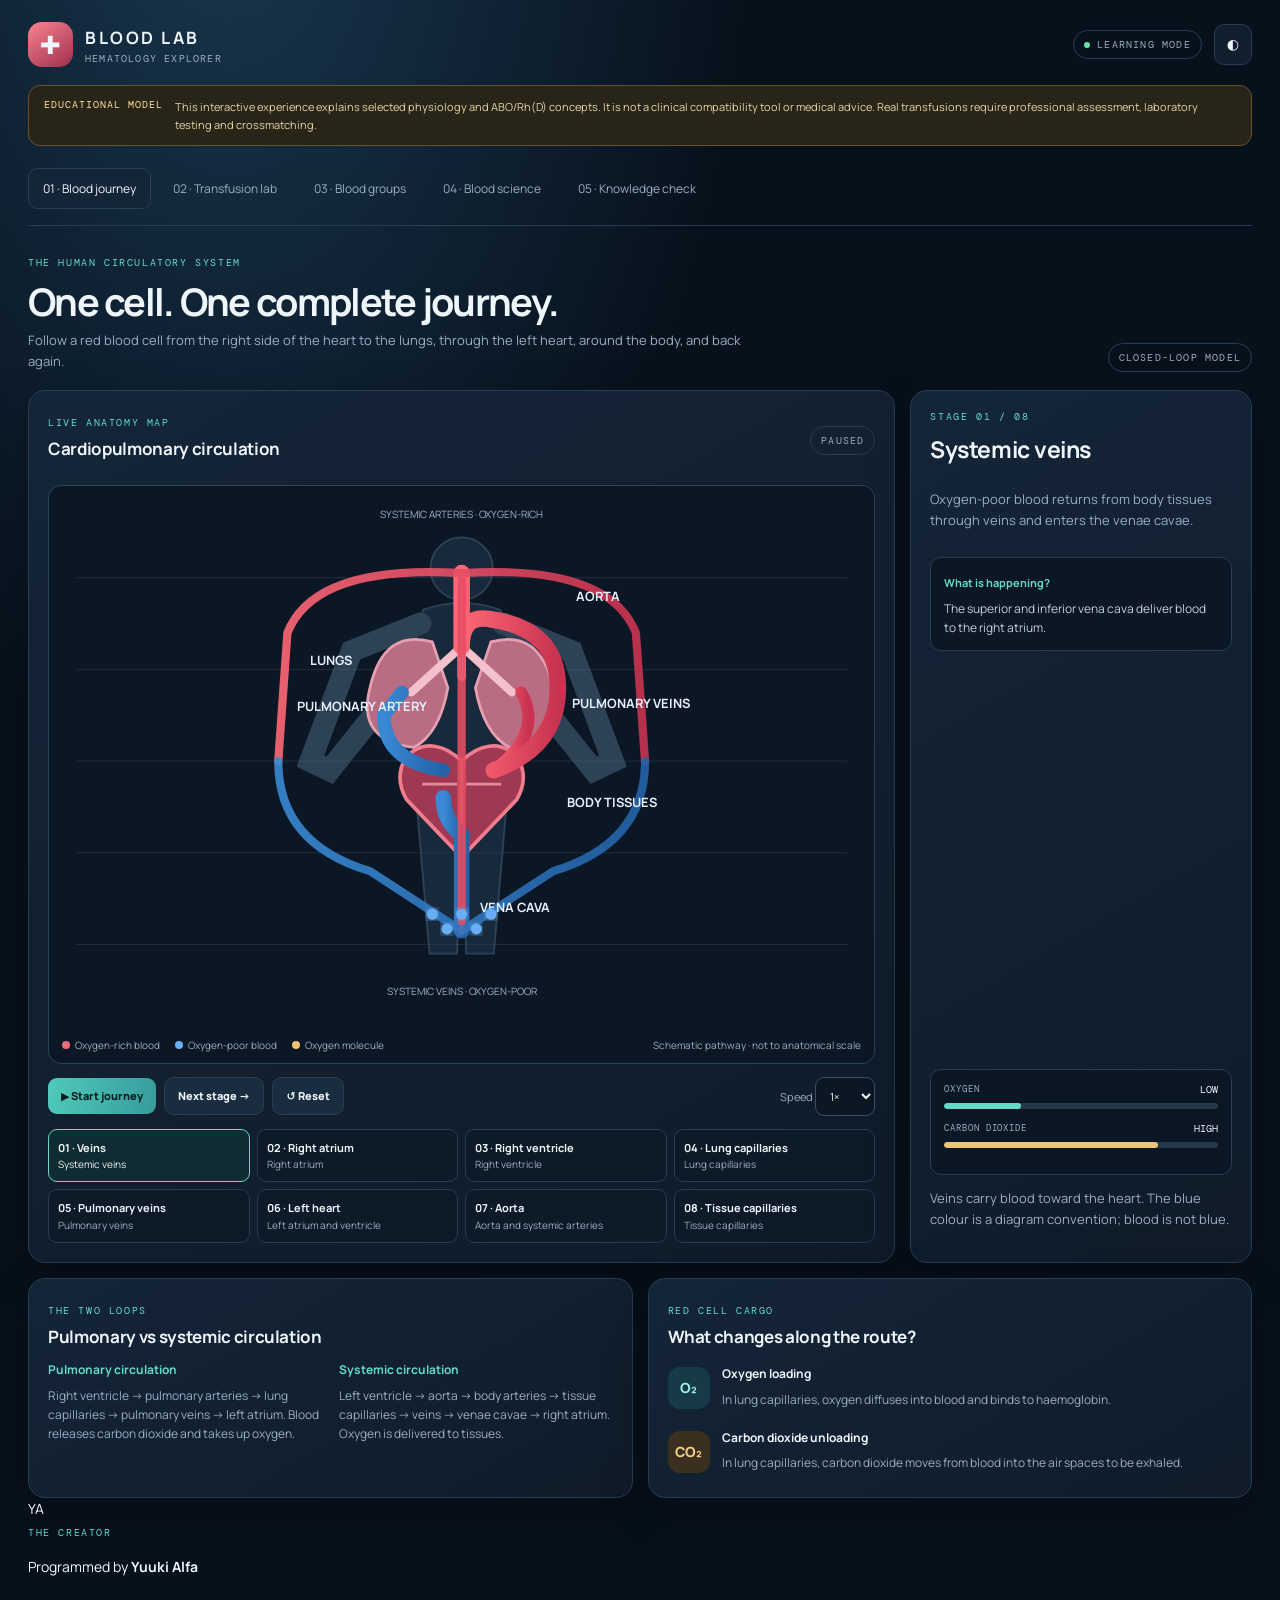
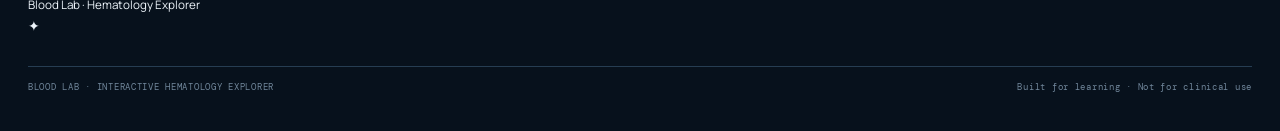
==== commit 1ac53cdc: "Add Yuuki Alfa developer credit card" ====
--- a/index.html
+++ b/index.html
@@ -88,6 +88,7 @@
 <div class="panel quiz-panel"><div class="quiz-top"><span class="kicker" id="quizCount">QUESTION 01 / 05</span><div class="progress"><i id="quizProgress"></i></div></div><h2 id="questionText"></h2><div id="quizOptions" class="quiz-options"></div><p id="quizFeedback" class="feedback" aria-live="polite"></p><button class="btn primary" id="quizNext" disabled>Next question →</button></div>
 </section>
 </main>
+<section class="developer-credit" aria-label="Developer credit"><div class="developer-avatar" aria-hidden="true">YA</div><div><span class="kicker">THE CREATOR</span><p>Programmed by <strong>Yuuki Alfa</strong></p><small>Blood Lab · Hematology Explorer</small></div><span class="developer-spark" aria-hidden="true">✦</span></section>
 <footer><span>BLOOD LAB · INTERACTIVE HEMATOLOGY EXPLORER</span><span>Built for learning · Not for clinical use</span></footer>
 </div>
 </body></html>
--- a/app.css
+++ b/app.css
@@ -0,0 +1,5 @@
+@import url('https://fonts.googleapis.com/css2?family=DM+Mono:wght@400;500&family=Manrope:wght@400;500;600;700;800&display=swap');
+:root{color-scheme:dark;--bg:#07111c;--panel:#101e2d;--panel2:#142538;--line:#263d52;--text:#eef5fb;--muted:#9aafc2;--cyan:#63dbc8;--red:#f16b7b;--blue:#68aef4;--gold:#f0c477;--green:#6cdda4;--shadow:0 16px 45px #0004}*{box-sizing:border-box}body{margin:0;background:radial-gradient(ellipse at 18% -10%,#1a3851 0,transparent 35%),var(--bg);color:var(--text);font:14px/1.6 Manrope,system-ui,sans-serif;min-height:100vh}button,select{font:inherit}button{cursor:pointer}button:focus-visible,select:focus-visible,input:focus-visible{outline:2px solid var(--cyan);outline-offset:3px}.app-shell{max-width:1420px;margin:auto;padding:22px 28px 38px}.topbar{display:flex;align-items:center;justify-content:space-between;margin-bottom:18px}.brand{display:flex;gap:12px;align-items:center;color:inherit;text-decoration:none}.brand-mark{width:45px;height:45px;border-radius:14px;display:grid;place-items:center;background:linear-gradient(145deg,#fa8490,#9e2e4b);font-size:25px}.brand b{display:block;font-size:17px;letter-spacing:.15em}.brand small{display:block;font:10px 'DM Mono',monospace;letter-spacing:.12em;color:var(--muted)}.top-actions{display:flex;gap:12px;align-items:center}.live-dot,.pill,.status{font:10px 'DM Mono',monospace;letter-spacing:.12em;border:1px solid var(--line);border-radius:99px;padding:7px 10px;color:var(--muted)}.live-dot:before{content:'';display:inline-block;width:6px;height:6px;background:var(--green);border-radius:50%;margin-right:7px}.icon-btn{border:1px solid var(--line);background:var(--panel);color:var(--text);border-radius:10px;padding:8px 12px}.notice{display:flex;gap:12px;padding:12px 15px;background:#292418;border:1px solid #65512f;border-radius:12px;color:#e6d5a8;font-size:11px;margin-bottom:18px}.notice b{color:#ffe3a0;white-space:nowrap;font:10px 'DM Mono',monospace;letter-spacing:.1em}.nav{display:flex;gap:7px;overflow:auto;padding:4px 0 16px;border-bottom:1px solid var(--line);margin-bottom:24px}.nav-btn{white-space:nowrap;border:1px solid transparent;background:transparent;color:var(--muted);padding:10px 14px;border-radius:9px;font-size:12px}.nav-btn.active{color:var(--text);background:var(--panel2);border-color:var(--line)}.view{display:none}.view.active{display:block;animation:fadeIn .3s ease}@keyframes fadeIn{from{opacity:.35;transform:translateY(5px)}to{opacity:1;transform:none}}.section-heading{display:flex;justify-content:space-between;align-items:flex-end;gap:20px;margin-bottom:18px}.kicker{font:10px 'DM Mono',monospace;color:var(--cyan);letter-spacing:.16em}.section-heading h1{font-size:clamp(25px,3vw,38px);line-height:1.15;letter-spacing:-.045em;margin:7px 0}.section-heading p{margin:0;color:var(--muted);font-size:13px;max-width:720px}.panel{background:linear-gradient(150deg,#142538,#0f1b29);border:1px solid var(--line);border-radius:17px;padding:19px;box-shadow:var(--shadow)}.panel h2{font-size:17px;margin:3px 0 8px;letter-spacing:-.02em}.panel-head{display:flex;justify-content:space-between;align-items:center;gap:12px}.journey-layout{display:grid;grid-template-columns:minmax(0,1.65fr) minmax(260px,.65fr);gap:15px}.anatomy-wrap{margin-top:14px;border:1px solid #294258;border-radius:13px;overflow:hidden;background:#0b1724}.anatomy-wrap svg{display:block;width:100%;height:auto}.map-legend{display:flex;gap:15px;align-items:center;flex-wrap:wrap;padding:10px 13px;color:var(--muted);font-size:10px}.legend-dot{display:inline-block;width:8px;height:8px;border-radius:50%;margin-right:5px}.legend-dot.red{background:var(--red)}.legend-dot.blue{background:var(--blue)}.legend-dot.gold{background:var(--gold)}.legend-note{margin-left:auto}.transport-controls,.reaction-controls{display:flex;gap:8px;align-items:center;flex-wrap:wrap;margin-top:13px}.btn{border:1px solid var(--line);background:#1a2d40;color:var(--text);border-radius:9px;padding:9px 13px;font-size:11px;font-weight:800;transition:.18s}.btn:hover{border-color:#5c839e;transform:translateY(-1px)}.btn.primary{background:linear-gradient(100deg,#4fcab9,#369c9c);border:0;color:#071c20}.btn:disabled{opacity:.35;cursor:not-allowed;transform:none}.speed-control{margin-left:auto;color:var(--muted);font-size:11px}.speed-control select,.select{background:#0b1723;border:1px solid #36516a;border-radius:9px;padding:10px;color:var(--text)}.stage-track{display:grid;grid-template-columns:repeat(4,1fr);gap:7px;margin-top:13px}.stage-chip{background:#0d1a27;border:1px solid var(--line);color:var(--muted);border-radius:9px;text-align:left;padding:9px;font-size:10px}.stage-chip b{display:block;color:var(--text);font-size:11px}.stage-chip.active{border-color:var(--cyan);background:#102b31;color:var(--text)}.explanation-panel{display:flex;flex-direction:column;align-items:flex-start}.explanation-panel h2{font-size:23px;margin:8px 0}.explanation-panel>p{font-size:13px;color:var(--muted)}.fact-card{background:#0b1724;border:1px solid var(--line);padding:13px;border-radius:11px;margin:14px 0;width:100%}.fact-card b{font-size:11px;color:var(--cyan)}.fact-card p{font-size:12px;color:#c2d0dd;margin:5px 0 0}.gas-card{margin-top:auto;width:100%;background:#0b1724;border:1px solid var(--line);border-radius:11px;padding:13px}.gas-card>div:not(.gas-bar){display:flex;justify-content:space-between}.gas-label{font:9px 'DM Mono',monospace;color:var(--muted);letter-spacing:.1em}.gas-card strong{font:10px 'DM Mono',monospace}.gas-bar{height:6px;border-radius:99px;background:#26394b;margin:7px 0 13px;overflow:hidden}.gas-bar i{display:block;height:100%;background:var(--cyan);border-radius:99px;transition:width .5s}.gas-bar.co2 i{background:var(--gold)}.small-note{font-size:10px;color:var(--muted)}.lower-grid{display:grid;grid-template-columns:1fr 1fr;gap:15px;margin-top:15px}.two-columns{display:grid;grid-template-columns:1fr 1fr;gap:18px}.two-columns b{color:var(--cyan);font-size:12px}.two-columns p,.cargo-row p{font-size:12px;color:var(--muted);margin:5px 0}.cargo-row{display:flex;gap:12px;align-items:center;margin-top:12px}.cargo-icon{width:42px;height:42px;border-radius:12px;background:#163a46;color:#9cf1e5;display:grid;place-items:center;font-weight:800}.co2-icon{background:#3b3020;color:#f3d18b}.cargo-row b{font-size:12px}.lab-grid{display:grid;grid-template-columns:minmax(245px,.65fr) minmax(0,1.35fr);gap:15px}.field-label{display:block;margin:15px 0 6px;color:var(--muted);font-size:11px;font-weight:800}.select{width:100%}.check-row{display:flex;gap:9px;color:var(--muted);font-size:11px;margin:17px 0}.check-row input{accent-color:var(--cyan)}.full{width:100%}.preset-row{display:flex;gap:6px;flex-wrap:wrap;margin-top:12px}.chip-btn{background:#15283a;border:1px solid var(--line);border-radius:7px;padding:7px 8px;color:#c4d3df;font-size:9px}.profile-mini{display:grid;grid-template-columns:1fr 1fr;gap:8px;margin-top:18px}.profile-mini>div{padding:10px;border:1px solid var(--line);background:#0b1724;border-radius:9px}.profile-mini span{display:block;color:var(--muted);font:9px 'DM Mono',monospace}.profile-mini b{display:block;margin-top:5px;font-size:11px}.reaction-canvas{border:1px solid #294258;border-radius:13px;overflow:hidden;margin-top:13px;background:#0b1724}.reaction-canvas svg{display:block;width:100%;height:auto}.flow-dash{animation:dash 1s linear infinite}@keyframes dash{to{stroke-dashoffset:-52}}.reaction-controls .primary{width:auto}.progress{height:5px;background:#26394b;border-radius:99px;overflow:hidden;margin:14px 0}.progress i{display:block;width:20%;height:100%;background:var(--cyan);transition:width .35s}.event-steps{display:grid;grid-template-columns:repeat(4,1fr);gap:7px}.event-chip{padding:9px;background:#0c1926;border:1px solid var(--line);border-radius:9px;color:var(--muted);font-size:9px;cursor:pointer}.event-chip b{display:block;color:var(--text);font-size:10px}.event-chip.active{border-color:var(--cyan);background:#102b31}.explanation-box{padding:13px;background:#0b1724;border:1px solid var(--line);border-radius:10px;margin-top:12px}.explanation-box h3{font-size:14px;margin:4px 0}.explanation-box p,.result-box{font-size:11px;color:var(--muted);margin:0}.result-box{margin-top:10px;padding:11px;border-radius:9px;background:#152638;color:#d1deea}.group-grid{display:grid;grid-template-columns:repeat(4,1fr);gap:10px;margin-bottom:15px}.group-card{padding:15px;background:linear-gradient(145deg,#172b3e,#101d2b);border:1px solid var(--line);border-radius:13px}.group-card h2{font-size:25px;margin:3px 0}.group-card p{color:var(--muted);font-size:11px;margin:4px 0}.antigen-pills{display:flex;gap:5px;flex-wrap:wrap;margin-top:10px}.antigen-pills span{font:9px 'DM Mono',monospace;padding:4px 6px;background:#20374b;border-radius:5px;color:#dce9f5}.matrix-panel{margin-top:15px}.muted{font-size:12px;color:var(--muted)}.table-scroll{overflow:auto;margin-top:12px}table{width:100%;border-collapse:collapse;min-width:600px;font-size:11px;text-align:center}th,td{padding:10px;border:1px solid var(--line)}th{background:#1b3044;color:#dce9f5}td.yes{background:#123128;color:#80e5b2}td.no{background:#351e29;color:#ff9aa5}.science-grid{display:grid;grid-template-columns:repeat(4,1fr);gap:12px;margin-bottom:15px}.science-card{padding:17px;border:1px solid var(--line);background:linear-gradient(150deg,#162a3d,#101d2b);border-radius:14px}.science-art{height:76px;display:grid;place-items:center;border-radius:10px;font-size:42px;margin-bottom:13px}.red-art{background:#442333;color:#ff8493}.white-art{background:#263847;color:#dceaf5}.plasma-art{background:#443a26;color:#f5d48f}.platelet-art{background:#26372f;color:#91e5ad}.science-card h2{font-size:16px;margin:4px 0}.science-card p{font-size:11px;color:var(--muted);min-height:85px}.science-card>b{font-size:10px;color:var(--cyan)}.timeline{display:grid;grid-template-columns:repeat(3,1fr);gap:12px;margin-top:14px}.timeline>div{padding:12px;background:#0c1926;border:1px solid var(--line);border-radius:10px}.timeline b{font-size:11px;color:var(--cyan)}.timeline p{font-size:11px;color:var(--muted)}.quiz-panel{max-width:760px;margin:auto}.quiz-top{display:flex;justify-content:space-between;align-items:center}.quiz-options{display:grid;gap:8px;margin:17px 0}.quiz-option{text-align:left;background:#0d1a27;color:var(--text);border:1px solid var(--line);border-radius:9px;padding:12px;font-size:12px}.quiz-option.correct{border-color:#4aa97b;background:#102b23}.quiz-option.incorrect{border-color:#ad5664;background:#321d27}.feedback{min-height:22px;color:var(--muted);font-size:12px}footer{display:flex;justify-content:space-between;gap:12px;flex-wrap:wrap;border-top:1px solid var(--line);margin-top:28px;padding-top:14px;color:#71879b;font:9px 'DM Mono',monospace;letter-spacing:.08em}
+#movingCells circle{filter:url(#softGlow)}.flow-cell{animation:cellBob 1.5s ease-in-out infinite alternate}@keyframes cellBob{to{transform:translateY(-4px)}}.oxygen-particle{animation:oxygenPulse 1.2s ease-in-out infinite alternate}@keyframes oxygenPulse{to{opacity:.3;transform:scale(.75)}}.reaction-cell{animation:rxFloat 1.5s ease-in-out infinite alternate;transform-box:fill-box;transform-origin:center}@keyframes rxFloat{to{transform:translateY(-5px)}}.antibody{animation:antibodyBob 1.3s ease-in-out infinite alternate}@keyframes antibodyBob{to{transform:translateY(6px)}}.binding{animation:bindingPulse .7s ease-in-out infinite alternate}@keyframes bindingPulse{to{opacity:.35}}.light-theme{color-scheme:light;--bg:#edf3f7;--panel:#fff;--panel2:#e7eff5;--line:#d0dce5;--text:#172838;--muted:#5d7284;--shadow:0 12px 30px #23394b12}.light-theme body{background:#edf3f7}.light-theme .panel,.light-theme .group-card,.light-theme .science-card{background:#fff}.light-theme .notice{color:#70551c}.light-theme .anatomy-wrap,.light-theme .reaction-canvas{background:#e7eff5}.light-theme .anatomy-wrap svg{filter:brightness(1.12)}.light-theme .btn{color:#1b3042;background:#e7eff5}.light-theme .nav-btn.active{color:#172838}.light-theme .fact-card,.light-theme .gas-card,.light-theme .explanation-box,.light-theme .result-box{background:#eef4f8}.light-theme .stage-chip,.light-theme .event-chip,.light-theme .quiz-option{background:#f0f5f8;color:#334b60}.light-theme .stage-chip b,.light-theme .event-chip b{color:#172838}
+@media(max-width:900px){.journey-layout,.lab-grid{grid-template-columns:1fr}.science-grid{grid-template-columns:repeat(2,1fr)}.explanation-panel{min-height:0}.gas-card{margin-top:10px}}@media(max-width:600px){.app-shell{padding:14px 12px 25px}.section-heading{align-items:flex-start;flex-direction:column}.notice{font-size:10px}.notice b{white-space:normal}.stage-track,.event-steps{grid-template-columns:repeat(2,1fr)}.lower-grid,.two-columns,.timeline{grid-template-columns:1fr}.group-grid{grid-template-columns:repeat(2,1fr)}.science-grid{grid-template-columns:1fr}.science-card p{min-height:0}.legend-note{margin-left:0}.speed-control{margin-left:0}.profile-mini{grid-template-columns:1fr}.panel{padding:14px}.brand b{font-size:15px}}
+@media(prefers-reduced-motion:reduce){*,*::before,*::after{animation-duration:.01ms!important;animation-iteration-count:1!important;scroll-behavior:auto!important;transition-duration:.01ms!important}}
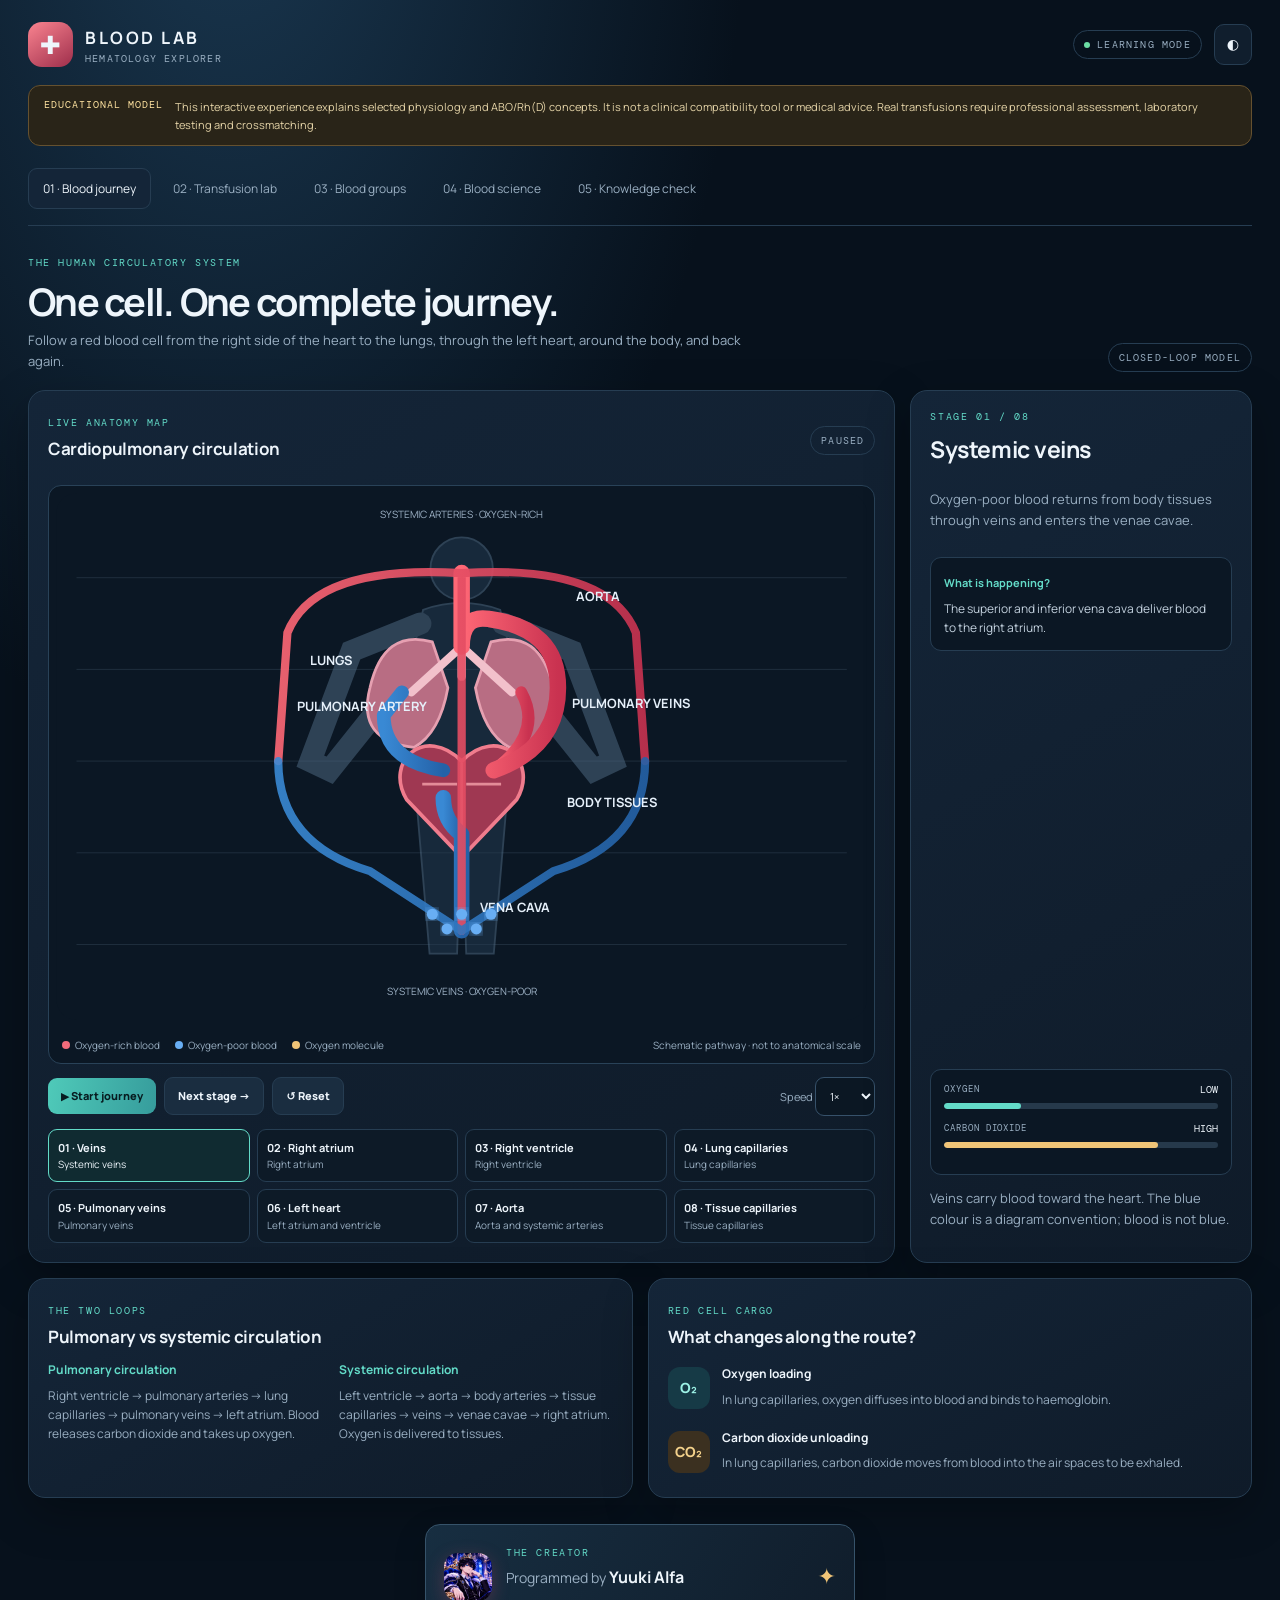
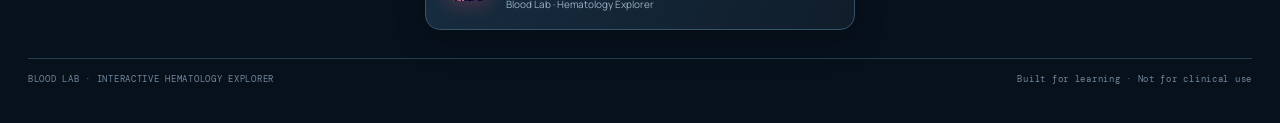
==== commit e7eb6b53: "Show Yuuki Alfa profile picture in developer credit" ====
--- a/index.html
+++ b/index.html
@@ -88,7 +88,7 @@
 <div class="panel quiz-panel"><div class="quiz-top"><span class="kicker" id="quizCount">QUESTION 01 / 05</span><div class="progress"><i id="quizProgress"></i></div></div><h2 id="questionText"></h2><div id="quizOptions" class="quiz-options"></div><p id="quizFeedback" class="feedback" aria-live="polite"></p><button class="btn primary" id="quizNext" disabled>Next question →</button></div>
 </section>
 </main>
-<section class="developer-credit" aria-label="Developer credit"><div class="developer-avatar" aria-hidden="true">YA</div><div><span class="kicker">THE CREATOR</span><p>Programmed by <strong>Yuuki Alfa</strong></p><small>Blood Lab · Hematology Explorer</small></div><span class="developer-spark" aria-hidden="true">✦</span></section>
+<section class="developer-credit" aria-label="Developer credit"><img class="developer-avatar" src="Yuuki_Alfa.png" alt="Yuuki Alfa"><div><span class="kicker">THE CREATOR</span><p>Programmed by <strong>Yuuki Alfa</strong></p><small>Blood Lab · Hematology Explorer</small></div><span class="developer-spark" aria-hidden="true">✦</span></section>
 <footer><span>BLOOD LAB · INTERACTIVE HEMATOLOGY EXPLORER</span><span>Built for learning · Not for clinical use</span></footer>
 </div>
 </body></html>
--- a/app.css
+++ b/app.css
@@ -3,3 +3,12 @@
 #movingCells circle{filter:url(#softGlow)}.flow-cell{animation:cellBob 1.5s ease-in-out infinite alternate}@keyframes cellBob{to{transform:translateY(-4px)}}.oxygen-particle{animation:oxygenPulse 1.2s ease-in-out infinite alternate}@keyframes oxygenPulse{to{opacity:.3;transform:scale(.75)}}.reaction-cell{animation:rxFloat 1.5s ease-in-out infinite alternate;transform-box:fill-box;transform-origin:center}@keyframes rxFloat{to{transform:translateY(-5px)}}.antibody{animation:antibodyBob 1.3s ease-in-out infinite alternate}@keyframes antibodyBob{to{transform:translateY(6px)}}.binding{animation:bindingPulse .7s ease-in-out infinite alternate}@keyframes bindingPulse{to{opacity:.35}}.light-theme{color-scheme:light;--bg:#edf3f7;--panel:#fff;--panel2:#e7eff5;--line:#d0dce5;--text:#172838;--muted:#5d7284;--shadow:0 12px 30px #23394b12}.light-theme body{background:#edf3f7}.light-theme .panel,.light-theme .group-card,.light-theme .science-card{background:#fff}.light-theme .notice{color:#70551c}.light-theme .anatomy-wrap,.light-theme .reaction-canvas{background:#e7eff5}.light-theme .anatomy-wrap svg{filter:brightness(1.12)}.light-theme .btn{color:#1b3042;background:#e7eff5}.light-theme .nav-btn.active{color:#172838}.light-theme .fact-card,.light-theme .gas-card,.light-theme .explanation-box,.light-theme .result-box{background:#eef4f8}.light-theme .stage-chip,.light-theme .event-chip,.light-theme .quiz-option{background:#f0f5f8;color:#334b60}.light-theme .stage-chip b,.light-theme .event-chip b{color:#172838}
 @media(max-width:900px){.journey-layout,.lab-grid{grid-template-columns:1fr}.science-grid{grid-template-columns:repeat(2,1fr)}.explanation-panel{min-height:0}.gas-card{margin-top:10px}}@media(max-width:600px){.app-shell{padding:14px 12px 25px}.section-heading{align-items:flex-start;flex-direction:column}.notice{font-size:10px}.notice b{white-space:normal}.stage-track,.event-steps{grid-template-columns:repeat(2,1fr)}.lower-grid,.two-columns,.timeline{grid-template-columns:1fr}.group-grid{grid-template-columns:repeat(2,1fr)}.science-grid{grid-template-columns:1fr}.science-card p{min-height:0}.legend-note{margin-left:0}.speed-control{margin-left:0}.profile-mini{grid-template-columns:1fr}.panel{padding:14px}.brand b{font-size:15px}}
 @media(prefers-reduced-motion:reduce){*,*::before,*::after{animation-duration:.01ms!important;animation-iteration-count:1!important;scroll-behavior:auto!important;transition-duration:.01ms!important}}
+
+/* Developer credit */
+.developer-credit{position:relative;display:flex;align-items:center;gap:14px;max-width:430px;margin:26px auto 0;padding:15px 18px;border:1px solid #36536a;border-radius:15px;background:linear-gradient(120deg,#172e41,#101d2b);box-shadow:0 12px 32px #0003;overflow:hidden}
+.developer-avatar{width:48px;height:48px;flex:0 0 48px;display:grid;place-items:center;border-radius:14px;background:linear-gradient(145deg,#f18491,#a73553);color:#fff;font-weight:800;font-size:15px;letter-spacing:.04em;box-shadow:0 5px 18px #d94c6b44}
+.developer-credit p{margin:3px 0 1px;font-size:14px;color:var(--muted)}
+.developer-credit p strong{color:var(--text);font-size:16px}
+.developer-credit small{font-size:10px;color:var(--muted)}
+.developer-spark{margin-left:auto;color:var(--gold);font-size:22px}
+.light-theme .developer-credit{background:linear-gradient(120deg,#fff,#eaf2f7);border-color:var(--line)}
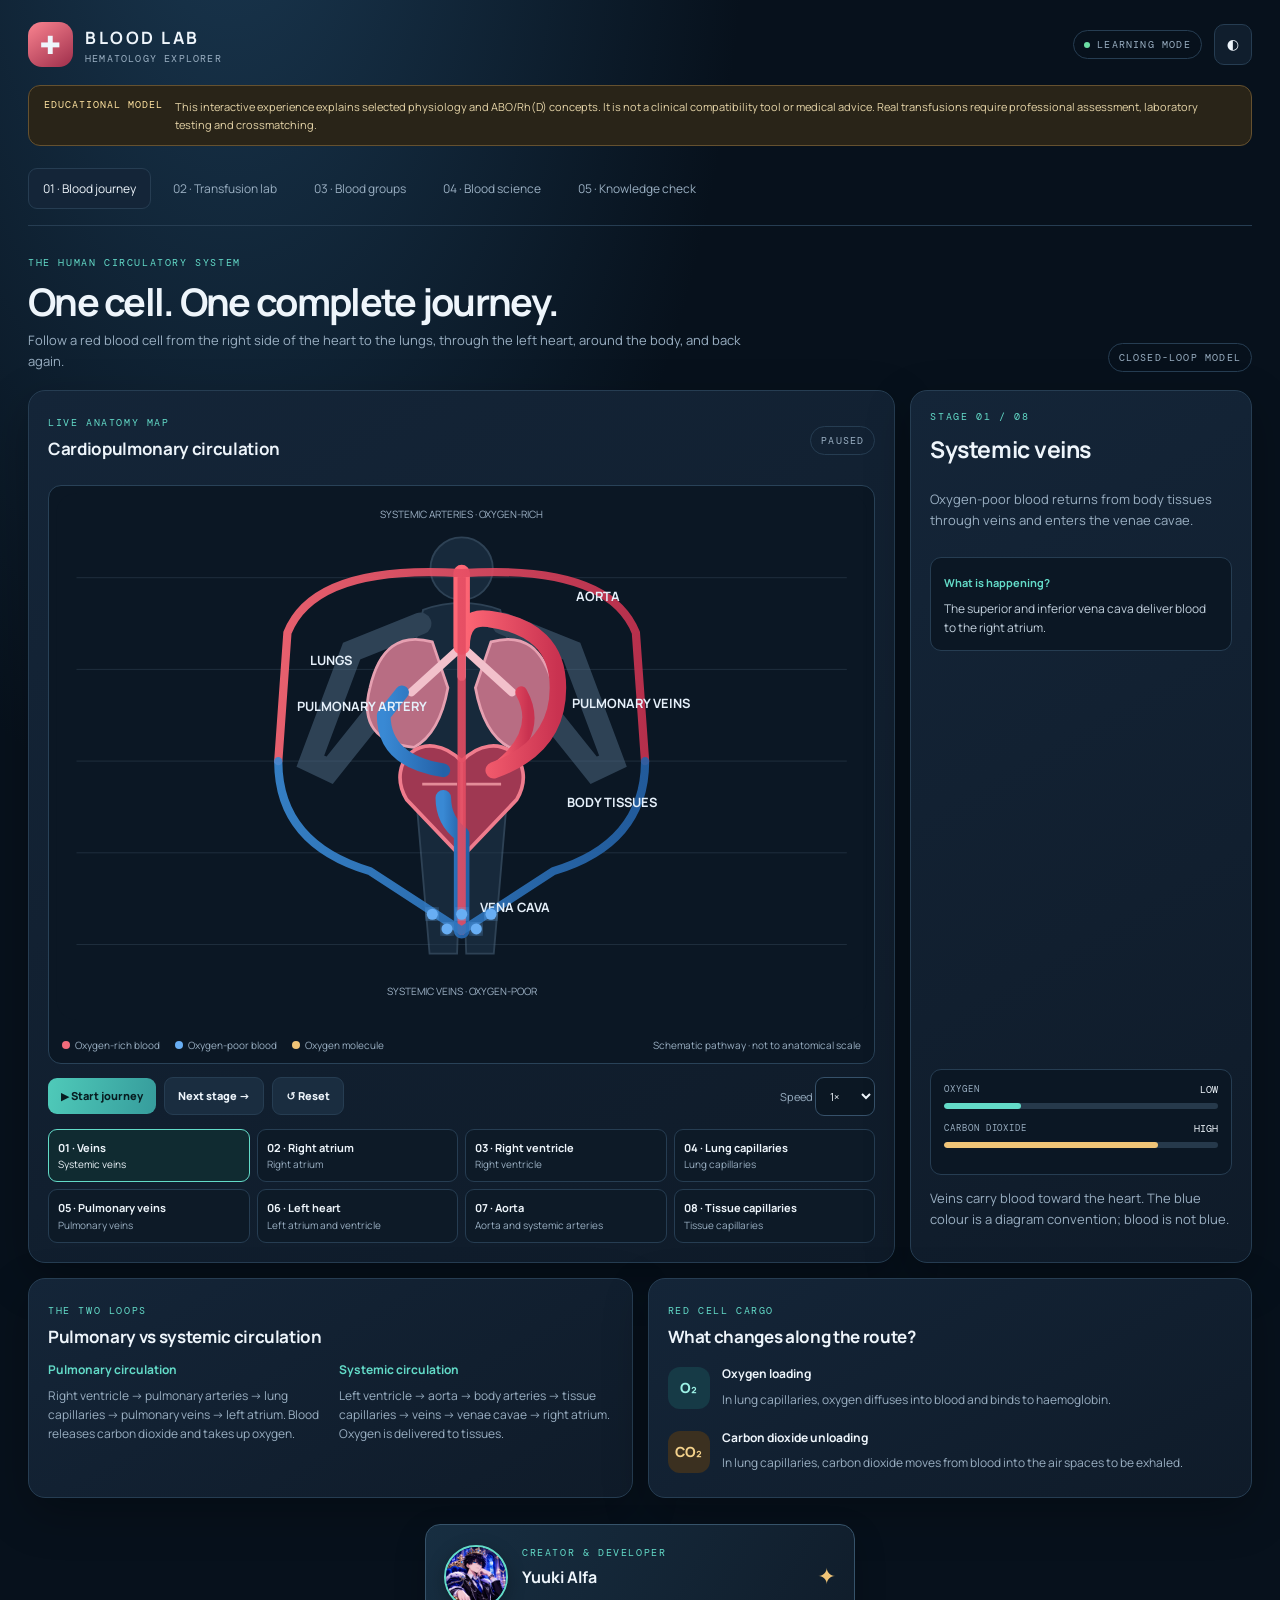
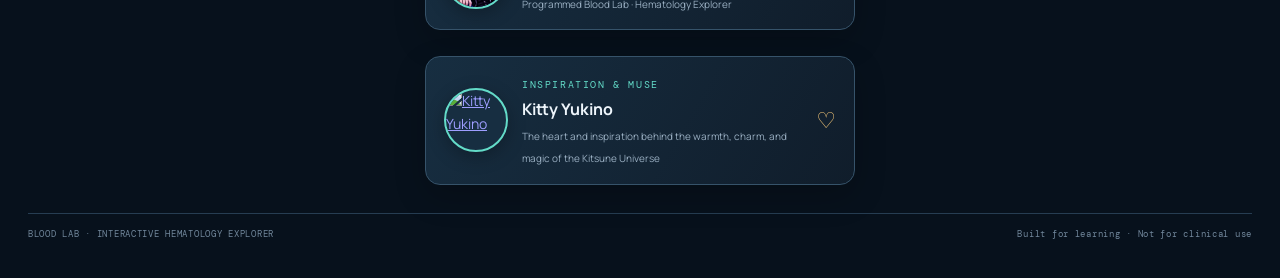
==== commit a810160b: "Add Kitty Yukino inspiration credit" ====
--- a/index.html
+++ b/index.html
@@ -88,7 +88,10 @@
 <div class="panel quiz-panel"><div class="quiz-top"><span class="kicker" id="quizCount">QUESTION 01 / 05</span><div class="progress"><i id="quizProgress"></i></div></div><h2 id="questionText"></h2><div id="quizOptions" class="quiz-options"></div><p id="quizFeedback" class="feedback" aria-live="polite"></p><button class="btn primary" id="quizNext" disabled>Next question →</button></div>
 </section>
 </main>
-<section class="developer-credit" aria-label="Developer credit"><img class="developer-avatar" src="Yuuki_Alfa.png" alt="Yuuki Alfa"><div><span class="kicker">THE CREATOR</span><p>Programmed by <strong>Yuuki Alfa</strong></p><small>Blood Lab · Hematology Explorer</small></div><span class="developer-spark" aria-hidden="true">✦</span></section>
+<section class="credits-grid" aria-label="Credits">
+<article class="developer-credit"><a class="credit-image-link" href="https://raw.githubusercontent.com/AlfaYuuki/Kitsune-3D-Prototype/main/Yuuki_Alfa.png" target="_blank" rel="noopener" aria-label="Open Yuuki Alfa portrait"><img class="developer-avatar" src="Yuuki_Alfa.png" alt="Yuuki Alfa"></a><div><span class="kicker">CREATOR &amp; DEVELOPER</span><p><strong>Yuuki Alfa</strong></p><small>Programmed Blood Lab · Hematology Explorer</small></div><span class="developer-spark" aria-hidden="true">✦</span></article>
+<article class="developer-credit inspiration-credit"><a class="credit-image-link" href="https://raw.githubusercontent.com/AlfaYuuki/Kitsune-3D-Prototype/main/Yukino_Kitty.png" target="_blank" rel="noopener" aria-label="Open Kitty Yukino portrait"><img class="developer-avatar" src="https://raw.githubusercontent.com/AlfaYuuki/Kitsune-3D-Prototype/main/Yukino_Kitty.png" alt="Kitty Yukino"></a><div><span class="kicker">INSPIRATION &amp; MUSE</span><p><strong>Kitty Yukino</strong></p><small>The heart and inspiration behind the warmth, charm, and magic of the Kitsune Universe</small></div><span class="developer-spark" aria-hidden="true">♡</span></article>
+</section>
 <footer><span>BLOOD LAB · INTERACTIVE HEMATOLOGY EXPLORER</span><span>Built for learning · Not for clinical use</span></footer>
 </div>
 </body></html>
--- a/app.css
+++ b/app.css
@@ -6,7 +6,7 @@
 
 /* Developer credit */
 .developer-credit{position:relative;display:flex;align-items:center;gap:14px;max-width:430px;margin:26px auto 0;padding:15px 18px;border:1px solid #36536a;border-radius:15px;background:linear-gradient(120deg,#172e41,#101d2b);box-shadow:0 12px 32px #0003;overflow:hidden}
-.developer-avatar{width:48px;height:48px;flex:0 0 48px;display:grid;place-items:center;border-radius:14px;background:linear-gradient(145deg,#f18491,#a73553);color:#fff;font-weight:800;font-size:15px;letter-spacing:.04em;box-shadow:0 5px 18px #d94c6b44}
+.developer-avatar{width:64px;height:64px;flex:0 0 64px;display:block;object-fit:cover;object-position:center;border-radius:50%;border:2px solid var(--cyan);background:#172e41;box-shadow:0 5px 18px #0004}
 .developer-credit p{margin:3px 0 1px;font-size:14px;color:var(--muted)}
 .developer-credit p strong{color:var(--text);font-size:16px}
 .developer-credit small{font-size:10px;color:var(--muted)}
